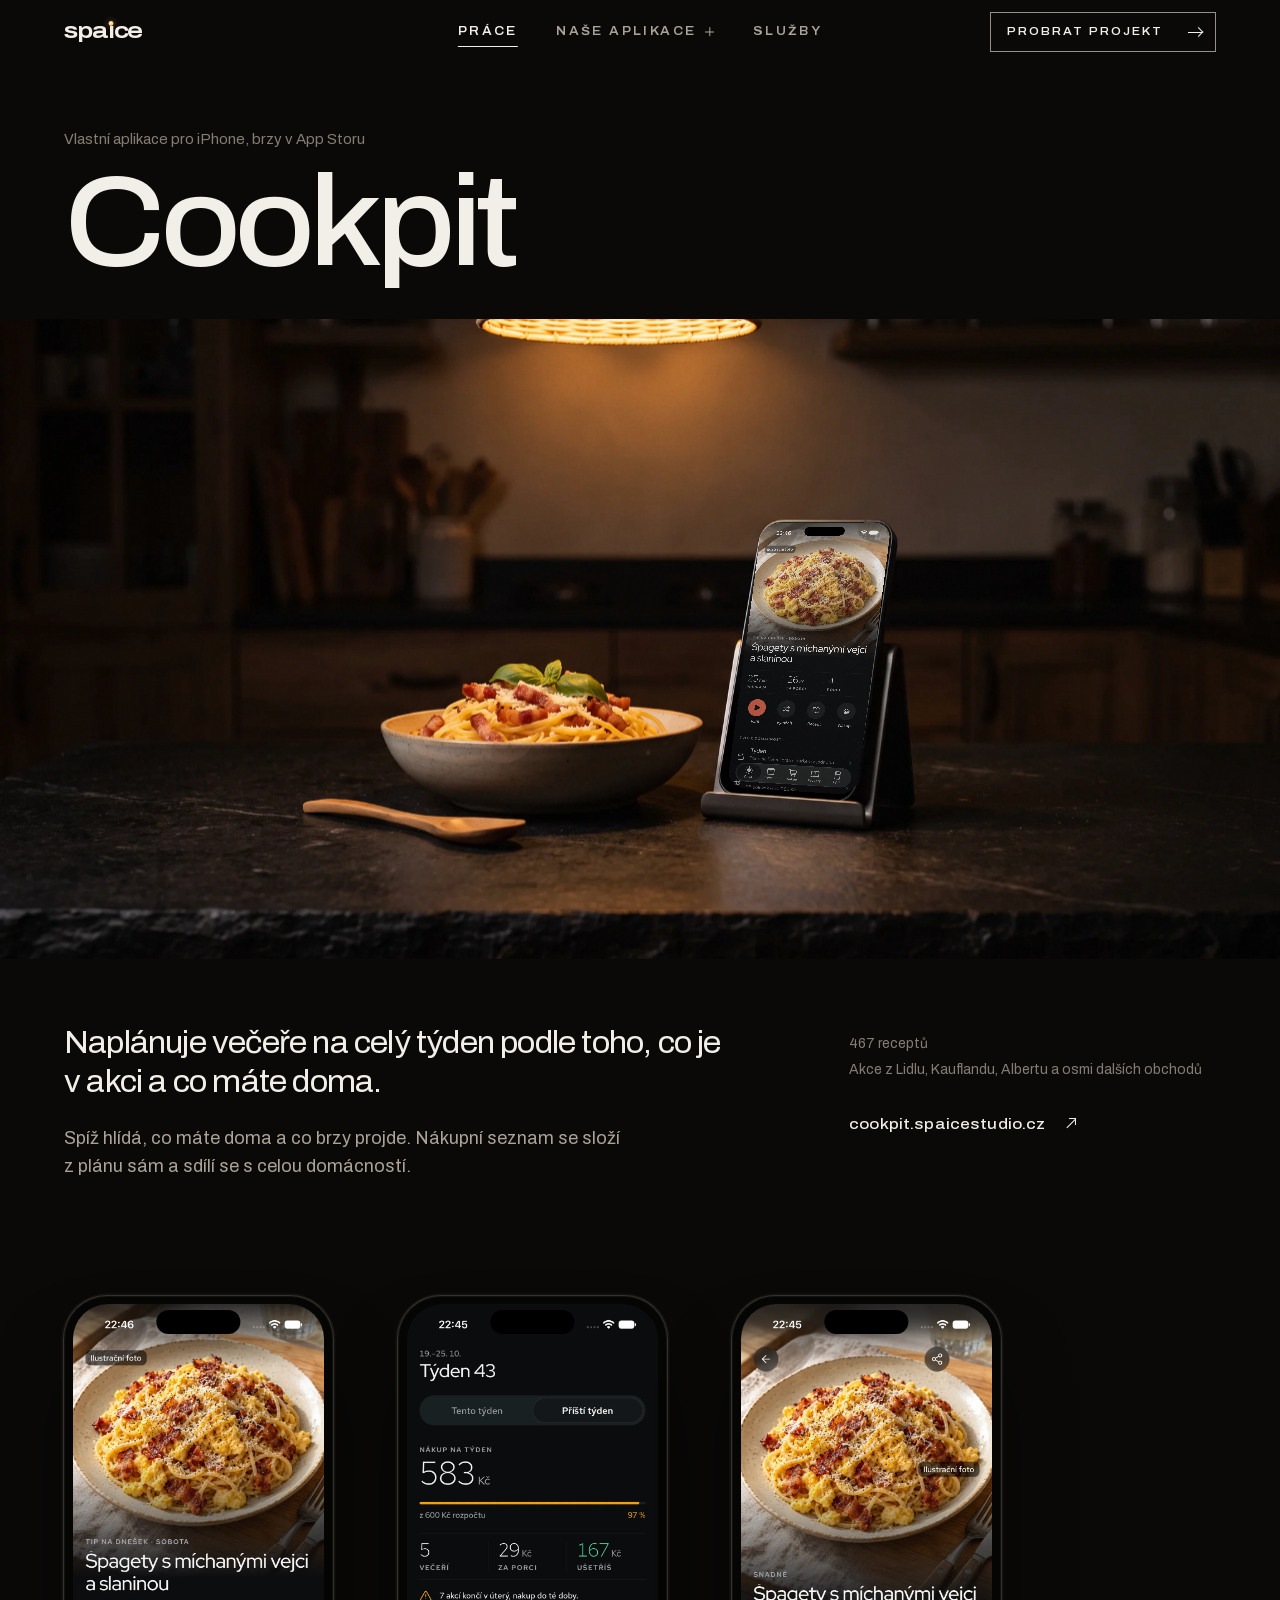
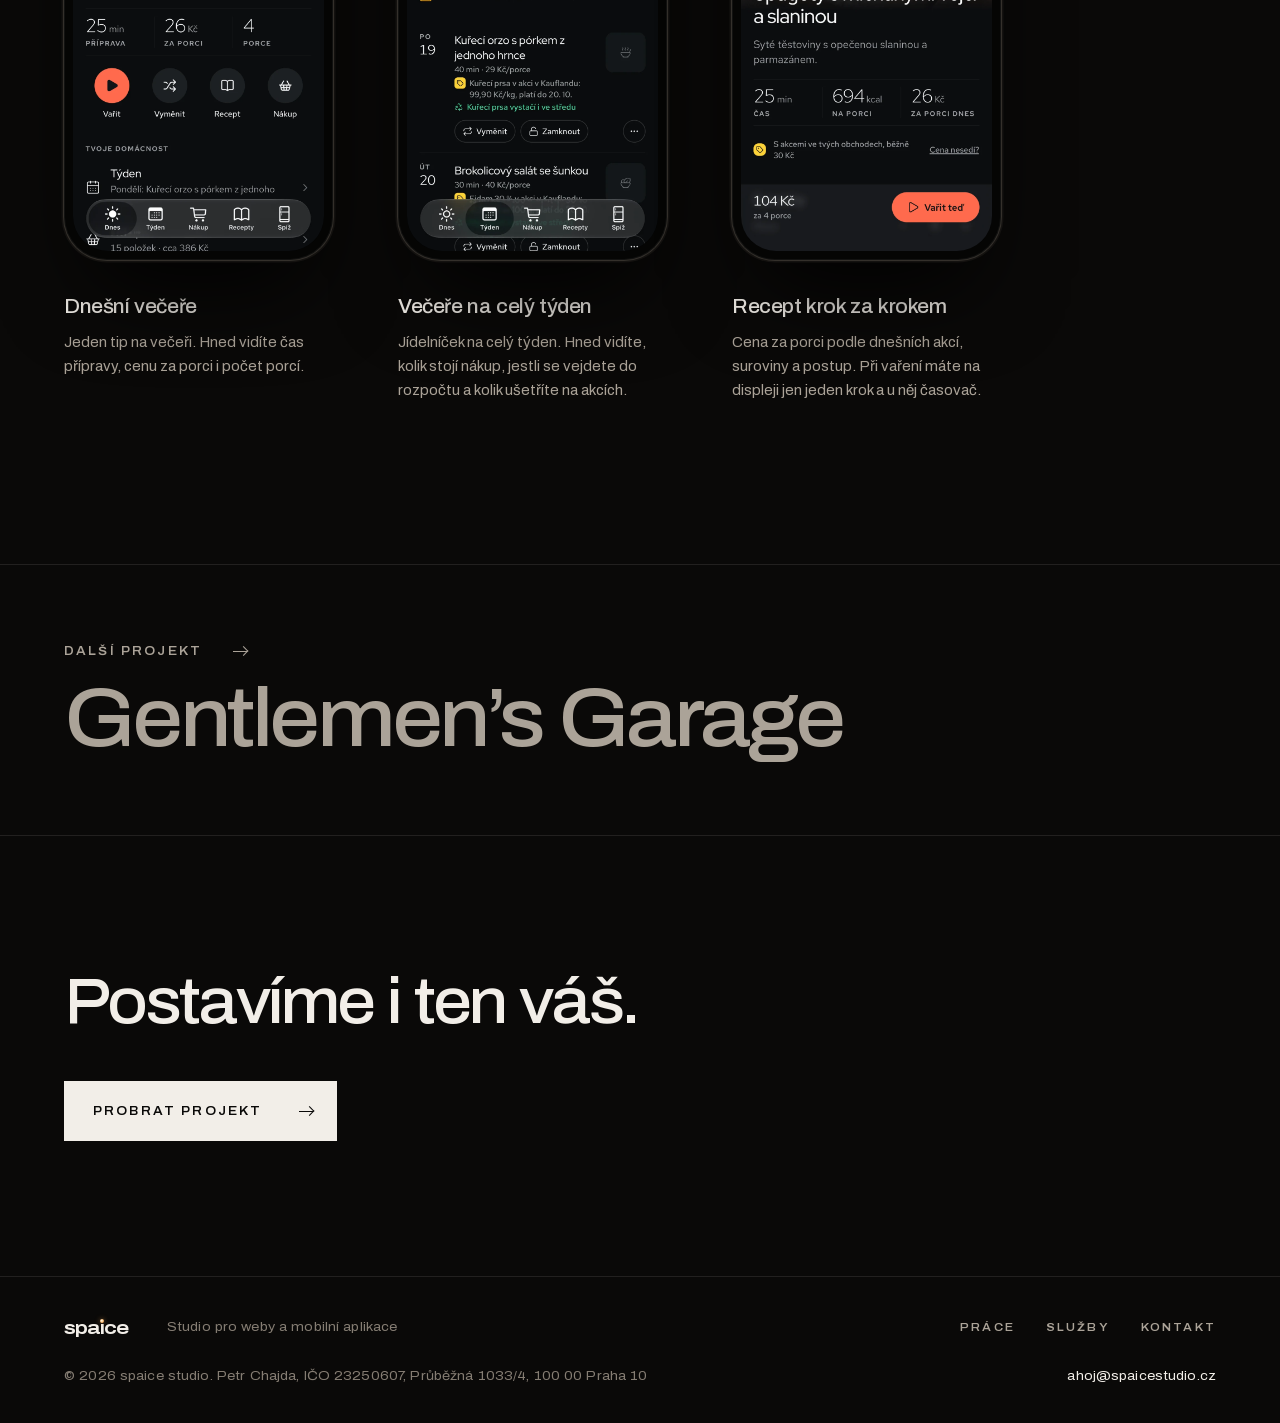
==== prace/cookpit/index.html @ 0f9876fe "Menu Naše aplikace, klidný pás MojeTripy, texty a doladění podle kritiky - navigace: polička Naše ap" ====
<!doctype html>
<html lang="cs">
<head>
  <meta charset="utf-8">
  <meta name="viewport" content="width=device-width, initial-scale=1, viewport-fit=cover">
  <title>Cookpit, večeře podle akcí v obchodech | spaice studio</title>
  <meta name="description" content="Naplánuje večeře na celý týden podle toho, co je v akci a co máte doma.">
  <link rel="canonical" href="https://spaicestudio.cz/prace/cookpit/">
  <meta name="theme-color" content="#0a0908">
  <!-- Náhled při sdílení odkazu na tento projekt. Adresy musí být absolutní. -->
  <meta property="og:type" content="website">
  <meta property="og:site_name" content="spaice studio">
  <meta property="og:locale" content="cs_CZ">
  <meta property="og:url" content="https://spaicestudio.cz/prace/cookpit/">
  <meta property="og:title" content="Cookpit, večeře podle akcí v obchodech | spaice studio">
  <meta property="og:description" content="Naplánuje večeře na celý týden podle toho, co je v akci a co máte doma.">
  <meta property="og:image" content="https://spaicestudio.cz/assets/img/share-cookpit.jpg">
  <meta property="og:image:type" content="image/jpeg">
  <meta property="og:image:width" content="1200">
  <meta property="og:image:height" content="630">
  <meta property="og:image:alt" content="Telefon s aplikací Cookpit vedle talíře špaget v kuchyni. Nápis: Cookpit, vlastní aplikace pro iPhone, brzy v App Storu.">
  <meta name="twitter:card" content="summary_large_image">
  <link rel="icon" href="../../favicon.svg" type="image/svg+xml">
  <link rel="icon" href="../../favicon.ico" sizes="48x48">
  <link rel="apple-touch-icon" href="../../apple-touch-icon.png">
  <link rel="preload" href="../../assets/fonts/archivo-latin.woff2" as="font" type="font/woff2" crossorigin>
  <link rel="preload" href="../../assets/fonts/archivo-latin-ext.woff2" as="font" type="font/woff2" crossorigin>
  <link rel="stylesheet" href="../../assets/css/style.css">
  <script>document.documentElement.classList.add('js')</script>
  <script src="../../assets/js/main.js" defer></script>
</head>
<body>
  <a class="skip" href="#obsah">Přeskočit na obsah</a>

  <header class="nav" data-nav>
    <div class="nav__inner">
      <a class="logo" href="../../" aria-label="spaice studio, úvodní stránka">spa<span class="logo__i">ı</span>ce</a>
      <nav class="nav__links" aria-label="Hlavní navigace">
        <a href="../../#prace" aria-current="true">Práce</a>
        <button class="nav__apps" type="button" aria-expanded="false" aria-controls="aplikace" data-apps-toggle>Naše aplikace<span class="nav__plus" aria-hidden="true"></span></button>
        <a href="../../#sluzby">Služby</a>
      </nav>
      <a class="btn btn--sm nav__cta" href="../../#kontakt">Probrat projekt<span class="arrow" aria-hidden="true"></span></a>
      <button class="nav__toggle" type="button" aria-expanded="false" aria-controls="menu" data-menu-toggle>Menu</button>
    </div>
    <div class="apps" id="aplikace" data-apps hidden>
      <div class="apps__inner wrap">
        <ul class="apps__list" aria-label="Naše aplikace">
          <li>
            <a class="app" href="https://apps.apple.com/cz/app/mojetripy/id6815389423" target="_blank" rel="noopener" data-preview="0">
              <img class="app__icon" src="../../assets/img/app-mojetripy.webp" alt="" width="40" height="40" loading="lazy" decoding="async">
              <span class="app__name">MojeTripy</span>
              <span class="app__desc">Plánovač cest den po dni</span>
              <span class="app__status">App Store<span class="arrow arrow--out" aria-hidden="true"></span></span>
            </a>
          </li>
          <li>
            <a class="app" href="https://cookpit.spaicestudio.cz/" data-preview="1">
              <img class="app__icon" src="../../assets/img/app-cookpit.webp" alt="" width="40" height="40" loading="lazy" decoding="async">
              <span class="app__name">Cookpit</span>
              <span class="app__desc">Večeře z&nbsp;akcí na celý týden</span>
              <span class="app__status">Brzy</span>
            </a>
          </li>
          <li>
            <a class="app" href="https://jetopodvod.spaicestudio.cz/" data-preview="2">
              <img class="app__icon" src="../../assets/img/app-jetopodvod.webp" alt="" width="40" height="40" loading="lazy" decoding="async">
              <span class="app__name">Je to podvod?</span>
              <span class="app__desc">Prověří zprávu dřív, než kliknete</span>
              <span class="app__status">Brzy</span>
            </a>
          </li>
        </ul>
        <div class="apps__preview phone" aria-hidden="true">
          <div class="phone__screen">
            <img class="is-active" src="../../assets/img/screen-mt-main.webp" alt="" width="804" height="1748" loading="lazy" decoding="async">
            <img src="../../assets/img/uv-dnes.webp" alt="" width="900" height="1957" loading="lazy" decoding="async">
            <img src="../../assets/img/app-preview-jetopodvod.webp" alt="" width="900" height="1957" loading="lazy" decoding="async">
          </div>
        </div>
      </div>
    </div>
  </header>

  <div class="menu" id="menu" data-menu hidden>
    <nav aria-label="Mobilní navigace">
      <a class="menu__link" href="../../#prace">Práce</a>
      <a class="menu__link" href="../../#sluzby">Služby</a>
      <div class="menu__apps">
        <p class="menu__label">Naše aplikace</p>
        <ul aria-label="Naše aplikace">
          <li>
            <a class="app" href="https://apps.apple.com/cz/app/mojetripy/id6815389423" target="_blank" rel="noopener">
              <img class="app__icon" src="../../assets/img/app-mojetripy.webp" alt="" width="40" height="40" loading="lazy" decoding="async">
              <span class="app__name">MojeTripy</span>
              <span class="app__desc">Plánovač cest den po dni</span>
              <span class="app__status">App Store<span class="arrow arrow--out" aria-hidden="true"></span></span>
            </a>
          </li>
          <li>
            <a class="app" href="https://cookpit.spaicestudio.cz/">
              <img class="app__icon" src="../../assets/img/app-cookpit.webp" alt="" width="40" height="40" loading="lazy" decoding="async">
              <span class="app__name">Cookpit</span>
              <span class="app__desc">Večeře z&nbsp;akcí na celý týden</span>
              <span class="app__status">Brzy</span>
            </a>
          </li>
          <li>
            <a class="app" href="https://jetopodvod.spaicestudio.cz/">
              <img class="app__icon" src="../../assets/img/app-jetopodvod.webp" alt="" width="40" height="40" loading="lazy" decoding="async">
              <span class="app__name">Je to podvod?</span>
              <span class="app__desc">Prověří zprávu dřív, než kliknete</span>
              <span class="app__status">Brzy</span>
            </a>
          </li>
        </ul>
      </div>
    </nav>
    <div class="menu__foot">
      <a class="btn btn--solid btn--lg" href="../../#kontakt">Probrat projekt<span class="arrow" aria-hidden="true"></span></a>
      <a class="menu__mail" href="mailto:ahoj@spaicestudio.cz">ahoj@spaicestudio.cz</a>
    </div>
  </div>

  <main id="obsah">
    <article class="case work--bleed" aria-labelledby="case-title">
      <header class="case__head wrap" data-top>
        <p class="case__kind">Vlastní aplikace pro iPhone, brzy v&nbsp;App Storu</p>
        <h1 class="case__name" id="case-title">Cookpit</h1>
      </header>

      <figure class="work__media" aria-hidden="true">
        <div class="work__frame" style="--focus-x:.63;--focus-y:.58">
          <div class="work__zoom">
            <div class="stage" data-stage data-w="2752" data-h="1536" data-interval="5600">
              <img class="stage__bg" src="../../assets/img/scene-uv-2048.webp" srcset="../../assets/img/scene-uv-1200.webp 1200w, ../../assets/img/scene-uv-2048.webp 2048w, ../../assets/img/scene-uv-2752.webp 2752w" sizes="(max-width: 900px) 700px, 100vw" width="2752" height="1536" alt="" fetchpriority="high" decoding="async">
              <div class="screen screen--phone" data-quad="1638,599.5 1917,597 1841,1184 1563,1166" data-src-w="804" data-src-h="1748">
                  <img class="is-active" src="../../assets/img/uv-dnes.webp" alt="" width="900" height="1957" decoding="async">
                  <img src="../../assets/img/uv-tyden.webp" alt="" width="900" height="1957" loading="lazy" decoding="async">
                  <img src="../../assets/img/uv-detail.webp" alt="" width="900" height="1957" loading="lazy" decoding="async">
              </div>
            </div>
          </div>
        </div>
      </figure>

      <div class="case__body wrap">
        <div class="case__text" data-reveal>
          <p class="case__lead">Naplánuje večeře na celý týden podle toho, co je v&nbsp;akci a&nbsp;co máte doma.</p>
          <p class="case__more">Spíž hlídá, co máte doma a&nbsp;co brzy projde. Nákupní seznam se složí z&nbsp;plánu sám a&nbsp;sdílí se s&nbsp;celou domácností.</p>
        </div>
        <div class="case__side" data-reveal style="--d:.08s">
          <ul class="work__facts">
            <li>467&nbsp;receptů</li>
            <li>Akce z&nbsp;Lidlu, Kauflandu, Albertu a&nbsp;osmi dalších obchodů</li>
          </ul>
          <a class="link link--url" href="https://cookpit.spaicestudio.cz/" target="_blank" rel="noopener">cookpit.spaicestudio.cz<span class="arrow arrow--out" aria-hidden="true"></span></a>
        </div>
      </div>
      <ul class="screens wrap" aria-label="Obrazovky aplikace Cookpit">
        <li class="screens__item" data-reveal>
          <div class="phone"><div class="phone__screen"><img src="../../assets/img/uv-dnes.webp" alt="Obrazovka Dnes: tip na večeři s časem přípravy, cenou za porci a počtem porcí." width="900" height="1957" loading="lazy" decoding="async"></div></div>
          <h3>Dnešní večeře</h3>
          <p>Jeden tip na večeři. Hned vidíte čas přípravy, cenu za porci i&nbsp;počet porcí.</p>
        </li>
        <li class="screens__item" data-reveal style="--d:.08s">
          <div class="phone"><div class="phone__screen"><img src="../../assets/img/uv-tyden.webp" alt="Obrazovka Týden: jídelníček, cena nákupu, rozpočet a úspora díky akcím." width="900" height="1957" loading="lazy" decoding="async"></div></div>
          <h3>Večeře na celý týden</h3>
          <p>Jídelníček na celý týden. Hned vidíte, kolik stojí nákup, jestli se vejdete do rozpočtu a&nbsp;kolik ušetříte na akcích.</p>
        </li>
        <li class="screens__item" data-reveal style="--d:.16s">
          <div class="phone"><div class="phone__screen"><img src="../../assets/img/uv-detail.webp" alt="Detail receptu: suroviny, cena za porci podle dnešních akcí a postup." width="900" height="1957" loading="lazy" decoding="async"></div></div>
          <h3>Recept krok za krokem</h3>
          <p>Cena za porci podle dnešních akcí, suroviny a&nbsp;postup. Při vaření máte na displeji jen jeden krok a&nbsp;u&nbsp;něj časovač.</p>
        </li>
      </ul>
    </article>

    <nav class="next" aria-label="Další projekt">
      <a class="next__link wrap" href="../gentlemens-garage/">
        <span class="next__label">Další projekt<span class="arrow" aria-hidden="true"></span></span>
        <span class="next__name">Gentlemen’s Garage</span>
      </a>
    </nav>

    <section class="cta" aria-labelledby="cta-title">
      <div class="wrap">
        <h2 class="headline" id="cta-title">Postavíme i&nbsp;ten váš.</h2>
        <a class="btn btn--solid btn--lg" href="../../#kontakt" data-reveal style="--d:.06s">Probrat projekt<span class="arrow" aria-hidden="true"></span></a>
      </div>
    </section>
  </main>

  <footer class="footer">
    <div class="footer__inner wrap">
      <a class="logo logo--footer" href="../../" aria-label="spaice studio, úvodní stránka">spa<span class="logo__i">ı</span>ce</a>
      <p class="footer__tag">Studio pro weby a&nbsp;mobilní aplikace</p>
      <nav class="footer__nav" aria-label="Patička">
        <a href="../../#prace">Práce</a>
        <a href="../../#sluzby">Služby</a>
        <a href="../../#kontakt">Kontakt</a>
      </nav>
      <a class="footer__mail" href="mailto:ahoj@spaicestudio.cz">ahoj@spaicestudio.cz</a>
      <p class="footer__copy">©&nbsp;2026 spaice studio. Petr Chajda, IČO 23250607, Průběžná 1033/4, 100&nbsp;00 Praha&nbsp;10</p>
    </div>
  </footer>
</body>
</html>
---- assets/css/style.css ----
/* spaice studio
   Showroom: práce je vystavená jako produkt, ve skutečném světle, se skutečnými obrazovkami.
   Barvu na stránce má jen slunce. Rozhraní je teplé černobílé, barvy dodávají fotografie a práce. */

@font-face {
  font-family: "Archivo";
  font-style: normal;
  font-weight: 100 900;
  font-stretch: 62% 125%;
  font-display: swap;
  src: url("../fonts/archivo-latin-ext.woff2") format("woff2");
  unicode-range: U+0100-02BA, U+02BD-02C5, U+02C7-02CC, U+02CE-02D7, U+02DD-02FF, U+0304, U+0308, U+0329, U+1D00-1DBF, U+1E00-1E9F, U+1EF2-1EFF, U+2020, U+20A0-20AB, U+20AD-20C4, U+2113, U+2C60-2C7F, U+A720-A7FF;
}
@font-face {
  font-family: "Archivo";
  font-style: normal;
  font-weight: 100 900;
  font-stretch: 62% 125%;
  font-display: swap;
  src: url("../fonts/archivo-latin.woff2") format("woff2");
  unicode-range: U+0000-00FF, U+0131, U+0152-0153, U+02BB-02BC, U+02C6, U+02DA, U+02DC, U+0304, U+0308, U+0329, U+2000-206F, U+20AC, U+2122, U+2191, U+2193, U+2212, U+2215, U+FEFF, U+FFFD;
}

:root {
  color-scheme: dark;

  --bg: #0a0908;
  --bg-1: #13110f;
  --line: rgb(242 236 228 / 0.1);
  --line-2: rgb(242 236 228 / 0.18);
  --line-3: rgb(242 236 228 / 0.6);
  --text: #f2eee8;
  --text-2: #aba398;
  --text-3: #857d73;
  --ink: #0a0908;
  --sun: #ffae57;
  --error: #ff9584;

  --font: "Archivo", ui-sans-serif, system-ui, -apple-system, "Segoe UI", sans-serif;
  --ease: cubic-bezier(0.16, 1, 0.3, 1);
  --ease-io: cubic-bezier(0.65, 0, 0.35, 1);

  --max: 90rem;
  --pad: clamp(1.25rem, 5vw, 5rem);
  --gap: clamp(1rem, 2vw, 1.75rem);
  --nav-h: 4rem;
}

/* Základ */

*, *::before, *::after { box-sizing: border-box; }

html {
  -webkit-text-size-adjust: 100%;
  text-size-adjust: 100%;
  scroll-behavior: smooth;
  scroll-padding-top: var(--nav-h);
}
/* Na velkých monitorech se celý web plynule zvětší, ať obsah nezůstane drobným sloupcem uprostřed */
@media (min-width: 1680px) {
  html { font-size: clamp(16px, calc(16px + (100vw - 1680px) * 0.009), 24px); }
}

body {
  display: flex;
  flex-direction: column;
  min-height: 100svh;
  margin: 0;
  background: var(--bg);
  color: var(--text);
  font-family: var(--font);
  font-size: 1.0625rem;
  line-height: 1.6;
  font-stretch: 100%;
  font-kerning: normal;
  -webkit-font-smoothing: antialiased;
  -moz-osx-font-smoothing: grayscale;
  text-rendering: optimizeLegibility;
}

main { flex: 1 0 auto; }
img, video, svg { display: block; max-width: 100%; }
h1, h2, h3, h4, p, ul, ol, dl, dd, figure, fieldset { margin: 0; }
h1, h2, h3, h4 { font-weight: inherit; }
ul, ol { padding: 0; list-style: none; }
a { color: inherit; }
button, input, textarea { font: inherit; color: inherit; }

::selection { background: var(--sun); color: var(--ink); }

:focus-visible { outline: 1px solid var(--text); outline-offset: 0.25rem; }

.wrap {
  width: 100%;
  max-width: var(--max);
  margin-inline: auto;
  padding-inline: var(--pad);
}

.nowrap { white-space: nowrap; }

.sr-only {
  position: absolute;
  width: 1px;
  height: 1px;
  margin: -1px;
  padding: 0;
  overflow: hidden;
  clip-path: inset(50%);
  white-space: nowrap;
  border: 0;
}

.skip {
  position: fixed;
  left: 0.75rem;
  top: 0.75rem;
  z-index: 100;
  padding: 0.75rem 1.125rem;
  background: var(--text);
  color: var(--ink);
  font-size: 0.75rem;
  font-weight: 600;
  letter-spacing: 0.14em;
  text-transform: uppercase;
  text-decoration: none;
  transform: translateY(-200%);
  transition: transform .3s var(--ease);
}
.skip:focus { transform: none; }

/* Typografie: verzálky jen v úvodu, navigaci a tlačítkách, jinak větná sazba */

.display {
  font-weight: 600;
  font-stretch: 104%;
  letter-spacing: 0.004em;
  line-height: 1;
  text-transform: uppercase;
  text-wrap: balance;
}
.headline {
  max-width: 16ch;
  font-size: clamp(2.25rem, 5vw, 4.75rem);
  font-weight: 500;
  font-stretch: 108%;
  letter-spacing: -0.042em;
  line-height: 0.98;
  text-wrap: balance;
}
.meta {
  color: var(--text-2);
  font-size: 0.75rem;
  font-weight: 500;
  font-stretch: 112%;
  letter-spacing: 0.2em;
  line-height: 1.5;
  text-transform: uppercase;
}

/* Logo: tečka nad „i“ je slunce */
.logo {
  display: inline-flex;
  align-items: baseline;
  color: var(--text);
  font-size: 1.4rem;
  font-weight: 640;
  font-stretch: 120%;
  letter-spacing: -0.05em;
  line-height: 1;
  text-decoration: none;
}
.logo__i { position: relative; }
.logo__i::after {
  content: "";
  position: absolute;
  left: 50%;
  top: 0.02em;
  width: 0.22em;
  height: 0.22em;
  border-radius: 50%;
  transform: translateX(-50%);
  background: radial-gradient(circle at 42% 40%, #fff6e8 0%, #ffd7a3 32%, var(--sun) 72%);
  box-shadow: 0 0 0.3em rgb(255 174 87 / 0.55);
}

/* Šipka: násada se při najetí prodlouží */
.arrow {
  position: relative;
  flex: none;
  display: inline-block;
  width: 1.875rem;
  height: 0.625rem;
}
.arrow::before {
  content: "";
  position: absolute;
  top: 50%;
  right: 1px;
  width: 0.875rem;
  height: 1px;
  background: currentColor;
  transition: width .6s var(--ease);
}
.arrow::after {
  content: "";
  position: absolute;
  top: 50%;
  right: 1px;
  width: 0.4375rem;
  height: 0.4375rem;
  border-top: 1px solid currentColor;
  border-right: 1px solid currentColor;
  transform: translateY(-50%) rotate(45deg);
}
.arrow--out { width: 1rem; transform: rotate(-45deg); }
.arrow--out::before { width: 0.75rem; }

/* Tlačítka: ostrý obdélník, tenká linka, výplň najede zleva */
.btn {
  position: relative;
  isolation: isolate;
  display: inline-flex;
  align-items: center;
  justify-content: space-between;
  gap: 1.375rem;
  height: 3.25rem;
  padding: 0 1.125rem 0 1.5rem;
  overflow: hidden;
  border: 1px solid var(--line-3);
  background: transparent;
  color: var(--text);
  font-size: 0.75rem;
  font-weight: 600;
  font-stretch: 112%;
  letter-spacing: 0.18em;
  line-height: 1;
  text-decoration: none;
  text-transform: uppercase;
  white-space: nowrap;
  cursor: pointer;
  transition: color .5s var(--ease), border-color .5s var(--ease);
}
.btn::before {
  content: "";
  position: absolute;
  inset: 0;
  z-index: -1;
  background: var(--text);
  transform: scaleX(0);
  transform-origin: right center;
  transition: transform .6s var(--ease);
}
.btn:hover,
.btn:focus-visible { color: var(--ink); border-color: var(--text); }
.btn:hover::before,
.btn:focus-visible::before { transform: scaleX(1); transform-origin: left center; }
.btn:hover .arrow::before,
.btn:focus-visible .arrow::before { width: 1.75rem; }
.btn:active { transform: translateY(1px); }

.btn--solid { border-color: var(--text); background: var(--text); color: var(--ink); }
.btn--solid::before { background: var(--bg); }
.btn--solid:hover,
.btn--solid:focus-visible { color: var(--text); }

.btn--sm { height: 2.5rem; gap: 1rem; padding: 0 0.75rem 0 1rem; font-size: 0.6875rem; }
.btn--sm .arrow { width: 1.5rem; }
.btn--lg { height: 3.75rem; padding: 0 1.375rem 0 1.75rem; }

.link {
  display: inline-flex;
  align-items: center;
  gap: 1rem;
  min-height: 2.75rem;
  color: var(--text);
  font-size: 0.75rem;
  font-weight: 600;
  font-stretch: 112%;
  letter-spacing: 0.18em;
  text-decoration: none;
  text-transform: uppercase;
}
.link:hover .arrow::before,
.link:focus-visible .arrow::before { width: 1.75rem; }
.link .arrow--out { transition: transform .5s var(--ease); }
.link:hover .arrow--out,
.link:focus-visible .arrow--out { transform: rotate(-45deg) translateX(0.25rem); }

/* Navigace */

.nav {
  position: fixed;
  inset: 0 0 auto;
  z-index: 70;
  height: var(--nav-h);
  border-bottom: 1px solid transparent;
  transition: background-color .5s var(--ease), border-color .5s var(--ease);
}
.nav.is-scrolled,
.nav.is-open {
  background: rgb(10 9 8 / 0.86);
  -webkit-backdrop-filter: blur(14px);
  backdrop-filter: blur(14px);
  border-bottom-color: var(--line);
}
.nav__inner {
  position: relative;
  display: flex;
  align-items: center;
  justify-content: space-between;
  gap: 1.5rem;
  height: 100%;
  max-width: var(--max);
  margin-inline: auto;
  padding-inline: var(--pad);
}
.nav__links {
  position: absolute;
  left: 50%;
  display: flex;
  gap: clamp(1.75rem, 3vw, 3rem);
  transform: translateX(-50%);
}
.nav__links a {
  position: relative;
  padding-block: 0.5rem;
  color: var(--text-2);
  font-size: 0.75rem;
  font-weight: 600;
  font-stretch: 112%;
  letter-spacing: 0.2em;
  text-decoration: none;
  text-transform: uppercase;
  transition: color .3s var(--ease);
}
.nav__links a::after {
  content: "";
  position: absolute;
  left: 0;
  right: 0;
  bottom: 0.15rem;
  height: 1px;
  background: currentColor;
  transform: scaleX(0);
  transform-origin: right center;
  transition: transform .5s var(--ease);
}
.nav__links a:hover,
.nav__links a[aria-current="true"] { color: var(--text); }
.nav__links a:hover::after,
.nav__links a[aria-current="true"]::after { transform: scaleX(1); transform-origin: left center; }

/* Naše aplikace: tlačítko v navigaci a polička pod ní */
.nav.has-apps { background: var(--bg); border-bottom-color: var(--line); }
.nav__apps {
  display: inline-flex;
  align-items: center;
  gap: 0.7em;
  padding: 0.5rem 0;
  border: 0;
  background: none;
  color: var(--text-2);
  font-size: 0.75rem;
  font-weight: 600;
  font-stretch: 112%;
  letter-spacing: 0.2em;
  text-transform: uppercase;
  cursor: pointer;
  transition: color .3s var(--ease);
}
/* Tenké plus, které se při otevření otočí na křížek */
.nav__plus { position: relative; width: 0.6rem; height: 0.6rem; transition: transform .45s var(--ease); }
.nav__plus::before,
.nav__plus::after { content: ""; position: absolute; left: 50%; top: 50%; background: currentColor; transform: translate(-50%, -50%); }
.nav__plus::before { width: 100%; height: 1px; }
.nav__plus::after { width: 1px; height: 100%; }
.nav__apps:hover,
.nav__apps[aria-expanded="true"] { color: var(--text); }
.nav__apps[aria-expanded="true"] .nav__plus { transform: rotate(45deg); }

.apps {
  position: absolute;
  inset: 100% 0 auto;
  background: var(--bg);
  border-bottom: 1px solid var(--line);
  clip-path: inset(0 0 100% 0);
  transition: clip-path .45s var(--ease);
}
.apps[hidden] { display: none; }
.apps.is-open { clip-path: inset(0); }
.apps__inner {
  display: grid;
  grid-template-columns: repeat(12, minmax(0, 1fr));
  gap: var(--gap);
  align-items: center;
  padding-block: 2.25rem 2.75rem;
}
.apps__list { grid-column: 1 / span 8; border-top: 1px solid var(--line); }
.app {
  display: grid;
  grid-template-columns: 2.5rem minmax(0, 1fr) auto;
  column-gap: 1.25rem;
  align-items: center;
  padding-block: 1rem;
  border-bottom: 1px solid var(--line);
  text-decoration: none;
}
.app__icon {
  grid-row: span 2;
  width: 2.5rem;
  height: 2.5rem;
  border-radius: 22.5%;
  box-shadow: inset 0 0 0 1px rgb(255 255 255 / 0.08);
  filter: grayscale(1) brightness(0.8);
  transition: filter .4s var(--ease);
}
.app:is(:hover, :focus-visible, .is-current) .app__icon { filter: none; }
.app__name {
  color: var(--text-2);
  font-size: 1.5rem;
  font-weight: 500;
  font-stretch: 108%;
  letter-spacing: -0.03em;
  line-height: 1.1;
  transition: color .3s var(--ease);
}
.app:is(:hover, :focus-visible, .is-current) .app__name { color: var(--text); }
.app__desc { grid-column: 2; color: var(--text-3); font-size: 0.9375rem; line-height: 1.4; }
.app__status {
  grid-column: 3;
  grid-row: 1 / span 2;
  display: inline-flex;
  align-items: center;
  gap: 0.6rem;
  color: var(--text-3);
  font-size: 0.875rem;
}
.apps__preview.phone { --w: 8rem; grid-column: 10 / span 3; justify-self: end; box-shadow: 0 0 0 1px #34302b, 0 0 0 2px #141210; }
.apps__preview .phone__screen img { opacity: 0; transition: opacity .6s var(--ease-io); }
.apps__preview .phone__screen img.is-active { opacity: 1; }

.nav__cta { transition: opacity .4s var(--ease), visibility 0s, color .5s var(--ease), border-color .5s var(--ease); }
body:has(.hero) .nav:not(.is-scrolled):not(.has-apps) .nav__cta {
  opacity: 0;
  visibility: hidden;
  pointer-events: none;
  transition: opacity .4s var(--ease), visibility 0s .4s;
}

.nav__toggle {
  display: none;
  height: 2.5rem;
  padding: 0 1rem;
  border: 1px solid var(--line-3);
  background: transparent;
  font-size: 0.6875rem;
  font-weight: 600;
  font-stretch: 112%;
  letter-spacing: 0.2em;
  text-transform: uppercase;
  cursor: pointer;
}

.menu {
  position: fixed;
  inset: 0;
  z-index: 60;
  display: flex;
  flex-direction: column;
  justify-content: space-between;
  gap: 2rem;
  padding: calc(var(--nav-h) + 1.5rem) var(--pad) max(1.75rem, env(safe-area-inset-bottom));
  background: var(--bg);
}
.menu[hidden] { display: none; }
.menu nav { border-top: 1px solid var(--line); }
.menu__link {
  display: block;
  padding: 1rem 0;
  border-bottom: 1px solid var(--line);
  font-size: clamp(2rem, 9vw, 2.75rem);
  font-weight: 500;
  font-stretch: 108%;
  letter-spacing: -0.04em;
  line-height: 1.1;
  text-decoration: none;
}
.menu .btn { align-self: stretch; }
.menu nav { overflow-y: auto; }
.menu__apps { margin-top: 2rem; }
.menu__label { margin-bottom: 0.5rem; color: var(--text-3); font-size: 0.875rem; }
.menu__apps ul { border-top: 1px solid var(--line); }
.menu__apps .app { grid-template-columns: 2.75rem minmax(0, 1fr) auto; min-height: 4rem; padding-block: 0.75rem; }
.menu__apps .app__icon { width: 2.75rem; height: 2.75rem; filter: none; }
.menu__apps .app__name { color: var(--text); font-size: 1.375rem; }
.menu__foot { display: grid; gap: 1.25rem; }
.menu__mail { color: var(--text-2); font-size: 0.9375rem; text-decoration: none; text-align: center; }

/* Úvod: showroom */

.hero {
  position: relative;
  display: grid;
  align-items: center;
  min-height: 100svh;
  min-height: max(100svh, 40rem);
  overflow: clip;
  isolation: isolate;
}
.hero__media { position: absolute; inset: 0; z-index: -1; overflow: hidden; background: #0b0908; }
.hero__media::before,
.work__zoom::after {
  content: "";
  position: absolute;
  inset: 0;
  z-index: 1;
  background: url("../img/grain.png") repeat;
  background-size: 12rem;
  mix-blend-mode: overlay;
  opacity: 0.09;
  pointer-events: none;
}
.hero__media::after {
  content: "";
  position: absolute;
  inset: 0;
  background:
    linear-gradient(to bottom, rgb(10 9 8 / 0.82) 0%, rgb(10 9 8 / 0.4) 8%, rgb(10 9 8 / 0) 18%),
    linear-gradient(to top, var(--bg) 0%, rgb(10 9 8 / 0) 22%),
    linear-gradient(to right, rgb(10 9 8 / 0.7) 0%, rgb(10 9 8 / 0.25) 36%, rgb(10 9 8 / 0) 52%);
  pointer-events: none;
}

/* Scéna: fotka v pevných souřadnicích, JS ji škáluje jako object-fit: cover */
.stage {
  position: absolute;
  top: 0;
  left: 0;
  width: 2752px;
  height: 1536px;
  transform-origin: 0 0;
}
.hero .stage { --focus-x: 0.7; --focus-y: 0.52; }
.stage__bg { position: absolute; inset: 0; width: 100%; height: 100%; max-width: none; }

/* Displeje: skutečné screenshoty napasované do perspektivy fotky */
.screen {
  position: absolute;
  top: 0;
  left: 0;
  overflow: hidden;
  background: #000;
  transform-origin: 0 0;
  backface-visibility: hidden;
}
.screen img {
  position: absolute;
  inset: 0;
  width: 100%;
  height: 100%;
  max-width: none;
  object-fit: cover;
  opacity: 0;
  filter: brightness(0.94);
  transition: opacity 1.4s var(--ease-io);
}
.screen img.is-active { opacity: 1; }
.screen::after {
  content: "";
  position: absolute;
  inset: 0;
  pointer-events: none;
}
.screen--laptop { border-radius: 12px; }
.screen--laptop::after {
  background:
    linear-gradient(180deg, rgb(255 236 214 / 0.09) 0%, rgb(255 236 214 / 0) 42%),
    radial-gradient(130% 100% at 60% 0%, transparent 55%, rgb(0 0 0 / 0.22));
  box-shadow: inset 0 0 40px rgb(0 0 0 / 0.35);
}
.screen--phone { border-radius: 108px; }
.screen--phone::after {
  background:
    linear-gradient(174deg, rgb(255 240 226 / 0.16) 0%, rgb(255 240 226 / 0.07) 33%, rgb(255 240 226 / 0) 33.5%),
    radial-gradient(130% 100% at 65% 0%, transparent 50%, rgb(0 0 0 / 0.28));
}
.screen--phone::before {
  content: "";
  position: absolute;
  z-index: 2;
  top: 1.5%;
  left: 50%;
  width: 31%;
  height: 3.3%;
  border-radius: 999px;
  background: #000;
  transform: translateX(-50%);
}
.screen--phone img { filter: brightness(0.9) contrast(0.95) saturate(0.9); }

.hero__content { padding-block: calc(var(--nav-h) + 2.5rem) clamp(6rem, 14vh, 9.375rem); }
.hero__title {
  margin-top: 1.25rem;
  font-size: clamp(2.3rem, 4.6vw, 4.6rem);
  line-height: 1.03;
}
.hero__line { display: block; }
.hero__lead {
  max-width: 25rem;
  margin-top: clamp(1.375rem, 2.4vw, 1.875rem);
  color: var(--text-2);
  font-size: clamp(1.0625rem, 1.25vw, 1.1875rem);
  line-height: 1.55;
  text-wrap: pretty;
}
.hero__actions {
  display: flex;
  flex-wrap: wrap;
  align-items: center;
  gap: 0.75rem 2.25rem;
  margin-top: clamp(1.875rem, 3.4vw, 2.625rem);
}

/* Co je právě na obrazovkách */
.hero__onscreen {
  position: absolute;
  right: max(var(--pad), calc((100% - var(--max)) / 2 + var(--pad)));
  bottom: clamp(1.75rem, 5vh, 3.25rem);
  display: flex;
  align-items: center;
  gap: 1.25rem;
}
.onscreen { text-align: right; }
.onscreen__label {
  color: var(--text-3);
  font-size: 0.625rem;
  font-weight: 600;
  font-stretch: 112%;
  letter-spacing: 0.22em;
  text-transform: uppercase;
}
.onscreen__value {
  margin-top: 0.375rem;
  color: var(--text);
  font-size: 0.6875rem;
  font-weight: 600;
  font-stretch: 112%;
  letter-spacing: 0.16em;
  text-transform: uppercase;
}
.onscreen__value span { color: var(--text-3); }
.hero__toggle {
  display: grid;
  place-items: center;
  width: 2.5rem;
  height: 2.5rem;
  border: 1px solid var(--line-2);
  background: transparent;
  cursor: pointer;
  transition: border-color .3s var(--ease);
}
.hero__toggle:hover { border-color: var(--text); }
.hero__toggle svg { width: 0.75rem; height: 0.75rem; fill: var(--text); }
.hero__toggle .i-play { display: none; }
.hero__toggle.is-paused .i-play { display: block; }
.hero__toggle.is-paused .i-pause { display: none; }

/* Jedna redakční myšlenka */

.statement { padding-block: clamp(6rem, 15vh, 11rem) clamp(5rem, 13vh, 9rem); }
.statement__text {
  max-width: 24em;
  font-size: clamp(1.75rem, 3.3vw, 3.25rem);
  font-weight: 400;
  font-stretch: 104%;
  letter-spacing: -0.03em;
  line-height: 1.16;
  text-wrap: pretty;
}
.statement__text span { color: var(--text-3); }

/* Práce: exponáty */

.works {
  display: grid;
  grid-template-columns: minmax(0, 1fr);
  gap: clamp(9.375rem, 20vh, 15rem);
  padding-bottom: clamp(2.5rem, 6vh, 5rem);
}
.work__media { position: relative; }
.work__frame {
  position: relative;
  aspect-ratio: 2 / 1;
  overflow: hidden;
  background: #0d0b09;
}
.work--bleed .work__frame { max-height: 92svh; }
.work--contained .work__frame { aspect-ratio: 16 / 9; }
.work__zoom { position: absolute; inset: 0; }

.work__caption {
  display: grid;
  grid-template-columns: repeat(12, minmax(0, 1fr));
  gap: var(--gap);
  padding-top: clamp(1.75rem, 3.4vw, 3rem);
}
.work__title { grid-column: 1 / span 6; }
.work__body { grid-column: 7 / span 5; padding-top: 0.6em; }
.work__name {
  font-size: clamp(2.6rem, 5.6vw, 5.25rem);
  font-weight: 500;
  font-stretch: 108%;
  letter-spacing: -0.045em;
  line-height: 0.95;
}
.work__kind { margin-top: 1rem; color: var(--text-3); font-size: 0.9375rem; }
.work__body p { max-width: 34rem; color: var(--text-2); font-size: 1.125rem; line-height: 1.55; text-wrap: pretty; }
.work__facts {
  display: grid;
  gap: 0.25rem;
  margin-top: 1.375rem;
  color: var(--text-3);
  font-size: 0.875rem;
}
.link--url { font-size: 0.9375rem; font-weight: 500; letter-spacing: 0.01em; text-transform: none; }
.work__links { display: flex; flex-wrap: wrap; gap: 0 2.25rem; margin-top: 1.25rem; }

/* MojeTripy: grafika z App Storu. Na desktopu stojí v jedné řadě, na mobilu jde posouvat. */
.reel { margin-top: clamp(3.5rem, 7vw, 6rem); }
.reel__viewport {
  overflow-x: auto;
  overscroll-behavior-x: contain;
  scroll-snap-type: x mandatory;
  scroll-padding-inline: var(--pad);
  scrollbar-width: none;
  padding-block: 0.25rem 1.25rem;
}
.reel__viewport::-webkit-scrollbar { display: none; }
.reel__track {
  display: flex;
  gap: clamp(0.75rem, 1.4vw, 1.25rem);
  width: max-content;
  padding-inline: var(--pad);
}
.reel__track li { flex: none; scroll-snap-align: start; }
.reel__track img {
  width: auto;
  height: min(68svh, 35rem);
  aspect-ratio: 760 / 1651;
  background: var(--bg-1);
}
@media (min-width: 768px) {
  .reel__viewport { overflow: visible; padding: 0; }
  .reel__track {
    display: grid;
    grid-template-columns: repeat(3, minmax(0, 1fr));
    width: auto;
    max-width: var(--max);
    margin-inline: auto;
  }
  .reel__track img { width: 100%; height: auto; }
}
@media (min-width: 1100px) {
  .reel__track { grid-template-columns: repeat(6, minmax(0, 1fr)); }
}

/* Cookpit: tři obrazovky */
.screens {
  display: grid;
  grid-template-columns: repeat(3, max-content);
  justify-content: start;
  gap: clamp(2rem, 5vw, 5rem);
  margin-top: clamp(4.5rem, 9vw, 8.125rem);
}
.screens__item { display: grid; justify-items: start; align-content: start; }
.screens__item h3 {
  margin-top: 1.875rem;
  font-size: 1.25rem;
  font-weight: 500;
  font-stretch: 106%;
  letter-spacing: -0.02em;
}
.screens__item p { max-width: 30ch; margin-top: 0.5rem; color: var(--text-2); font-size: 0.9375rem; text-wrap: pretty; }

/* Telefon kolem skutečných screenshotů */
.phone {
  --w: clamp(13.125rem, 21vw, 18.75rem);
  position: relative;
  width: var(--w);
  padding: calc(var(--w) * 0.032);
  border-radius: calc(var(--w) * 0.16);
  background: #050504;
  box-shadow:
    0 0 0 1px #34302b,
    0 0 0 2.5px #141210,
    inset 0 0 0 1px rgb(255 255 255 / 0.05),
    0 3.125rem 5.625rem -30px rgb(0 0 0 / 0.95);
}
.phone::after {
  content: "";
  position: absolute;
  top: calc(var(--w) * 0.055);
  left: 50%;
  width: 31%;
  height: calc(var(--w) * 0.088);
  border-radius: 62.4375rem;
  background: #000;
  transform: translateX(-50%);
}
.phone__screen {
  position: relative;
  aspect-ratio: 1206 / 2622;
  border-radius: calc(var(--w) * 0.13);
  overflow: hidden;
  background: #000;
}
.phone__screen img {
  position: absolute;
  inset: 0;
  width: 100%;
  height: 100%;
  object-fit: cover;
}

/* Služby: přehled jako v tiráži */

.services { padding-block: clamp(9.375rem, 20vh, 15rem) clamp(6.875rem, 15vh, 11.25rem); }
.services__rows { margin-top: clamp(3rem, 6vw, 5.5rem); border-top: 1px solid var(--line-2); }
.service {
  display: grid;
  grid-template-columns: repeat(12, minmax(0, 1fr));
  gap: var(--gap);
  padding-block: clamp(2rem, 4vw, 3.5rem);
  border-bottom: 1px solid var(--line);
}
.service__name {
  grid-column: 1 / span 6;
  font-size: clamp(1.9rem, 3.4vw, 3.1rem);
  font-weight: 500;
  font-stretch: 108%;
  letter-spacing: -0.04em;
  line-height: 1;
}
.service__text {
  grid-column: 7 / span 3;
  max-width: 40ch;
  color: var(--text-2);
  font-size: 1.0625rem;
  text-wrap: pretty;
}
.service:last-child { border-bottom: 0; }
.service__list {
  grid-column: 10 / span 3;
  color: var(--text-2);
  display: grid;
  gap: 0.375rem;
  font-size: 0.9375rem;
}

/* Kontakt: poptávka jako věta */

.contact {
  padding-block: clamp(8.125rem, 17vh, 13.125rem) clamp(6.875rem, 15vh, 10.625rem);
  border-top: 1px solid var(--line);
}
.contact__lead {
  max-width: 40rem;
  margin-top: 1.375rem;
  color: var(--text-2);
  font-size: 1.125rem;
  text-wrap: pretty;
}
.letter { margin-top: clamp(3.5rem, 7vw, 6rem); }
.letter__text {
  max-width: 21em;
  color: var(--text);
  font-size: clamp(1.45rem, 3vw, 2.75rem);
  font-weight: 400;
  font-stretch: 104%;
  letter-spacing: -0.025em;
  line-height: 1.6;
}
.blank {
  width: 9.5em;
  min-width: 6em;
  max-width: 100%;
  padding: 0 0.08em;
  border: 0;
  border-bottom: 1px solid var(--line-3);
  border-radius: 0;
  background: transparent;
  color: var(--text);
  font-size: inherit;
  font-weight: inherit;
  font-stretch: inherit;
  letter-spacing: inherit;
  line-height: 1.2;
  vertical-align: baseline;
  transition: border-color .3s var(--ease);
}
@supports (field-sizing: content) {
  .blank { width: auto; min-width: 3em; field-sizing: content; }
}
.blank::placeholder { color: var(--text-3); opacity: 1; }
.blank:hover { border-bottom-color: var(--text); }
.blank:focus { outline: none; border-bottom: 2px solid var(--sun); }
.blank[aria-invalid="true"] { border-bottom-color: var(--error); }

.picks { white-space: normal; }
.pick { position: relative; display: inline-block; }
.pick input {
  position: absolute;
  inset: 0;
  width: 100%;
  height: 100%;
  margin: 0;
  opacity: 0;
  cursor: pointer;
}
.pick span {
  color: var(--text-3);
  border-bottom: 1px dashed var(--line-3);
  transition: color .3s var(--ease), border-color .3s var(--ease);
}
.pick:hover span { color: var(--text-2); }
.pick input:checked + span { color: var(--text); border-bottom: 2px solid var(--sun); }
.pick input[aria-invalid="true"] + span { border-bottom-color: var(--error); }
.pick input:focus-visible + span { outline: 1px solid var(--text); outline-offset: 0.25rem; }

.letter__errors { display: grid; gap: 0.25rem; margin-top: 1rem; }
.field__error { color: var(--error); font-size: 0.9375rem; }
.field__error:empty { display: none; }

.letter__message { display: grid; gap: 0.625rem; max-width: 46rem; margin-top: clamp(2.75rem, 5vw, 4rem); }
.letter__message label { color: var(--text-2); font-size: 0.9375rem; }
.letter__message textarea {
  width: 100%;
  min-height: 9.375rem;
  padding: 1rem 1.125rem;
  border: 1px solid var(--line-2);
  border-radius: 0;
  background: transparent;
  color: var(--text);
  font-size: 1.0625rem;
  line-height: 1.5;
  resize: vertical;
  transition: border-color .3s var(--ease), background-color .3s var(--ease);
}
.letter__message textarea:hover { border-color: var(--line-3); }
.letter__message textarea:focus { outline: none; border-color: var(--text); background: var(--bg-1); }
.field__hint { color: var(--text-3); font-size: 0.875rem; }

.letter__submit {
  display: flex;
  flex-wrap: wrap;
  align-items: center;
  gap: 1.125rem 1.75rem;
  margin-top: 2.25rem;
}
.letter__note { max-width: 28rem; color: var(--text-3); font-size: 0.875rem; }
.letter__note a,
.letter__done a { color: var(--text-2); text-underline-offset: 0.2em; transition: color .3s var(--ease); }
.letter__note a:hover,
.letter__done a:hover { color: var(--text); }
.letter__done {
  max-width: 40rem;
  margin-top: 1.5rem;
  padding-left: 1rem;
  border-left: 2px solid var(--sun);
  color: var(--text-2);
}

/* Stránka projektu */

.case__head {
  position: relative;
  padding-block: calc(var(--nav-h) + clamp(2.5rem, 7vh, 5rem)) clamp(1.5rem, 3vw, 2.5rem);
}
.case .work__frame { max-height: calc(100svh - 13rem); }
.case__kind { color: var(--text-3); font-size: 0.9375rem; }
.case__name {
  margin-top: 0.875rem;
  font-size: clamp(3.25rem, 10vw, 9.5rem);
  font-weight: 500;
  font-stretch: 108%;
  letter-spacing: -0.05em;
  line-height: 0.9;
  text-wrap: balance;
}
.case__body {
  display: grid;
  grid-template-columns: repeat(12, minmax(0, 1fr));
  gap: var(--gap);
  padding-top: clamp(2.5rem, 5vw, 4.5rem);
}
.case__text { grid-column: 1 / span 7; }
.case__lead {
  font-size: clamp(1.5rem, 2.5vw, 2.375rem);
  font-weight: 400;
  font-stretch: 104%;
  letter-spacing: -0.025em;
  line-height: 1.22;
  text-wrap: pretty;
}
.case__more { max-width: 38rem; margin-top: 1.5rem; color: var(--text-2); font-size: 1.125rem; line-height: 1.55; text-wrap: pretty; }
.case__side { grid-column: 9 / span 4; padding-top: 0.6em; }
.case__side .work__facts { margin-top: 0; }
.case__side .link { margin-top: 1.25rem; }

/* Weby klientů: skutečné stránky bez rámu prohlížeče */
.shots {
  display: grid;
  grid-template-columns: repeat(2, minmax(0, 1fr));
  gap: var(--gap);
  margin-top: clamp(4.5rem, 9vw, 8.125rem);
}
.shots__item:nth-child(2) { margin-top: clamp(3rem, 7vw, 6.875rem); }
.shots__item img { width: 100%; height: auto; background: var(--bg-1); box-shadow: 0 0 0 1px var(--line); }
.shots__item figcaption { margin-top: 0.875rem; color: var(--text-3); font-size: 0.875rem; }

.next { margin-top: clamp(8.75rem, 18vh, 13.75rem); border-top: 1px solid var(--line); }
.next__link {
  display: grid;
  justify-items: start;
  gap: 1.125rem;
  padding-block: clamp(3rem, 6vw, 5.5rem);
  text-decoration: none;
}
.next__label {
  display: inline-flex;
  align-items: center;
  gap: 1rem;
  color: var(--text-2);
  font-size: 0.75rem;
  font-weight: 600;
  font-stretch: 112%;
  letter-spacing: 0.18em;
  text-transform: uppercase;
}
.next__name {
  color: var(--text-2);
  font-size: clamp(2.6rem, 6.5vw, 6rem);
  font-weight: 500;
  font-stretch: 108%;
  letter-spacing: -0.045em;
  line-height: 0.95;
  transition: color .5s var(--ease);
}
.next__link:hover .next__name,
.next__link:focus-visible .next__name { color: var(--text); }
.next__link:hover .arrow::before,
.next__link:focus-visible .arrow::before { width: 1.75rem; }

.cta { padding-block: clamp(6.875rem, 15vh, 11.25rem); border-top: 1px solid var(--line); }
.cta .btn { margin-top: clamp(2rem, 4vw, 3rem); }

/* Patička */

.footer { border-top: 1px solid var(--line); }
.footer__inner {
  display: grid;
  grid-template-columns: auto minmax(0, 1fr) auto;
  grid-template-areas:
    "logo tag nav"
    "copy copy mail";
  align-items: center;
  gap: 1.75rem clamp(1.5rem, 3vw, 3rem);
  padding-block: 2.5rem 2.25rem;
  color: var(--text-2);
  font-size: 0.6875rem;
  font-weight: 600;
  font-stretch: 112%;
  letter-spacing: 0.2em;
  text-transform: uppercase;
}
.logo--footer { grid-area: logo; font-size: 1.15rem; letter-spacing: -0.05em; text-transform: none; }
.footer__tag { grid-area: tag; color: var(--text-3); }
.footer__nav { grid-area: nav; display: flex; gap: clamp(1.25rem, 2.4vw, 2.25rem); }
.footer__mail { grid-area: mail; justify-self: end; color: var(--text); }
.footer__copy { grid-area: copy; color: var(--text-3); }
/* Značka a e-mail se píšou malými písmeny, verzálky zůstávají jen navigaci */
.footer__tag,
.footer__copy,
.footer__mail { font-size: 0.8125rem; font-weight: 400; letter-spacing: 0.01em; text-transform: none; }
.footer__nav a,
.footer__mail { text-decoration: none; transition: color .3s var(--ease); }
.footer__nav a:hover,
.footer__mail:hover { color: var(--text); }

/* Pohyb */

@media (prefers-reduced-motion: no-preference) {
  .hero__meta,
  .hero__line,
  .hero__lead,
  .hero__actions {
    animation: rise 1.4s var(--ease) both;
    animation-delay: .3s;
  }
  .hero__line:nth-child(1) { animation-delay: .42s; }
  .hero__line:nth-child(2) { animation-delay: .54s; }
  .hero__line:nth-child(3) { animation-delay: .66s; }
  .hero__line:nth-child(4) { animation-delay: .78s; }
  .hero__lead { animation-delay: .92s; }
  .hero__actions { animation-delay: 1.04s; }
  .hero__toggle { animation: fade 1s ease 1.4s both; }

  .apps.is-open .apps__list li { animation: apps-in .5s var(--ease) both; }
  .apps.is-open .apps__list li:nth-child(2) { animation-delay: .04s; }
  .apps.is-open .apps__list li:nth-child(3) { animation-delay: .08s; }

  .js [data-reveal] {
    opacity: 0;
    transform: translateY(1.625rem);
    transition: opacity 1s var(--ease), transform 1.1s var(--ease);
    transition-delay: var(--d, 0s);
  }
  .js [data-reveal].is-in { opacity: 1; transform: none; }

  /* Pomalé najetí kamery, když exponát vjíždí do obrazu */
  @supports (animation-timeline: view()) {
    .work__zoom {
      animation: push-in linear both;
      animation-timeline: view();
      animation-range: entry 0% cover 50%;
    }
  }
}

@keyframes rise {
  from { opacity: 0; transform: translateY(1.875rem); }
  to { opacity: 1; transform: none; }
}
@keyframes fade { from { opacity: 0; } to { opacity: 1; } }
@keyframes apps-in {
  from { opacity: 0; transform: translateY(0.5rem); }
  to { opacity: 1; transform: none; }
}
@keyframes push-in {
  from { transform: scale(1.07); }
  to { transform: scale(1); }
}

@media (prefers-reduced-motion: reduce) {
  html { scroll-behavior: auto; }
  .apps { transition: none; }
  .hero__toggle { display: none; }
  .screen img { transition: none; }
}

/* Responzivita */

/* Na užších poměrech stran by text zakryl notebook: scéna jde nahoru, text pod ni */
@media (max-aspect-ratio: 3/2), (max-width: 900px) {
  .hero { display: flex; flex-direction: column; align-items: stretch; }
  .hero__media { position: relative; inset: auto; flex: none; height: clamp(20rem, 58svh, 40rem); }
  .hero__media::after {
    background:
      linear-gradient(to bottom, rgb(10 9 8 / 0.55) 0%, rgb(10 9 8 / 0) 22%),
      linear-gradient(to top, var(--bg) 0%, rgb(10 9 8 / 0) 30%);
  }
  .hero__content { padding-block: 0.25rem 2rem; }
  .hero__onscreen {
    position: static;
    justify-content: space-between;
    width: 100%;
    max-width: var(--max);
    margin-inline: auto;
    padding: 0 var(--pad) 2.5rem;
  }
  .onscreen { text-align: left; }
}

@media (max-aspect-ratio: 3/2) and (min-width: 901px) {
  .hero__media { height: 56svh; }
  .hero__content {
    display: grid;
    grid-template-columns: minmax(0, 7fr) minmax(0, 5fr);
    column-gap: var(--gap);
    align-items: end;
  }
  .hero__meta { grid-column: 1; grid-row: 1; }
  .hero__title { grid-column: 1; grid-row: 2 / span 2; }
  .hero__lead { grid-column: 2; grid-row: 2; margin-top: 0; }
  .hero__actions { grid-column: 2; grid-row: 3; margin-top: 1.5rem; }
}

@media (max-width: 1100px) {
  .work__title { grid-column: 1 / span 6; }
  .work__body { grid-column: 7 / span 6; }
  .service__name { grid-column: 1 / span 5; }
  .service__text,
  .service__list { grid-column: 7 / span 6; }
}

@media (max-width: 900px) {
  .nav__links,
  .nav__cta,
  .apps { display: none; }
  .nav__toggle { display: inline-flex; align-items: center; }

  .works { gap: clamp(6.875rem, 16vh, 9.375rem); }
  .work__frame,
  .work--contained .work__frame { aspect-ratio: 1 / 1; }
  .work__title,
  .work__body { grid-column: 1 / -1; }
  .work__body { padding-top: 0.5rem; }

  .screens {
    grid-template-columns: none;
    grid-auto-flow: column;
    grid-auto-columns: min(72vw, 18.75rem);
    justify-content: start;
    gap: 1.25rem;
    padding-inline: var(--pad);
    scroll-padding-inline: var(--pad);
    overflow-x: auto;
    scroll-snap-type: x mandatory;
    scrollbar-width: none;
  }
  .screens::-webkit-scrollbar { display: none; }
  .screens__item { scroll-snap-align: start; }
  .screens__item .phone { --w: min(72vw, 18.75rem); }

  .case__text,
  .case__side { grid-column: 1 / -1; }
  .case__side { padding-top: 0.5rem; }
  .shots { grid-template-columns: minmax(0, 1fr); }
  .shots__item:nth-child(2) { margin-top: 0; }

  .service { gap: 0.875rem; }
  .service__name,
  .service__text,
  .service__list { grid-column: 1 / -1; }
  .service__list { margin-top: 0.5rem; }
}

@media (max-width: 600px) {
  :root { --nav-h: 3.75rem; }
  .hero__media { height: clamp(18rem, 50svh, 30rem); }
  .hero .stage { --focus-x: 0.74; }
  .hero__content { position: relative; margin-top: -2.5rem; }
  .hero__actions { gap: 0.25rem 1.75rem; }
  .letter__text { line-height: 1.75; }
  .letter__submit .btn { width: 100%; }
  .footer__inner {
    grid-template-columns: minmax(0, 1fr);
    grid-template-areas: "logo" "tag" "nav" "mail" "copy";
    gap: 1.125rem;
  }
  .footer__nav { flex-wrap: wrap; }
  .footer__mail { justify-self: start; }
}
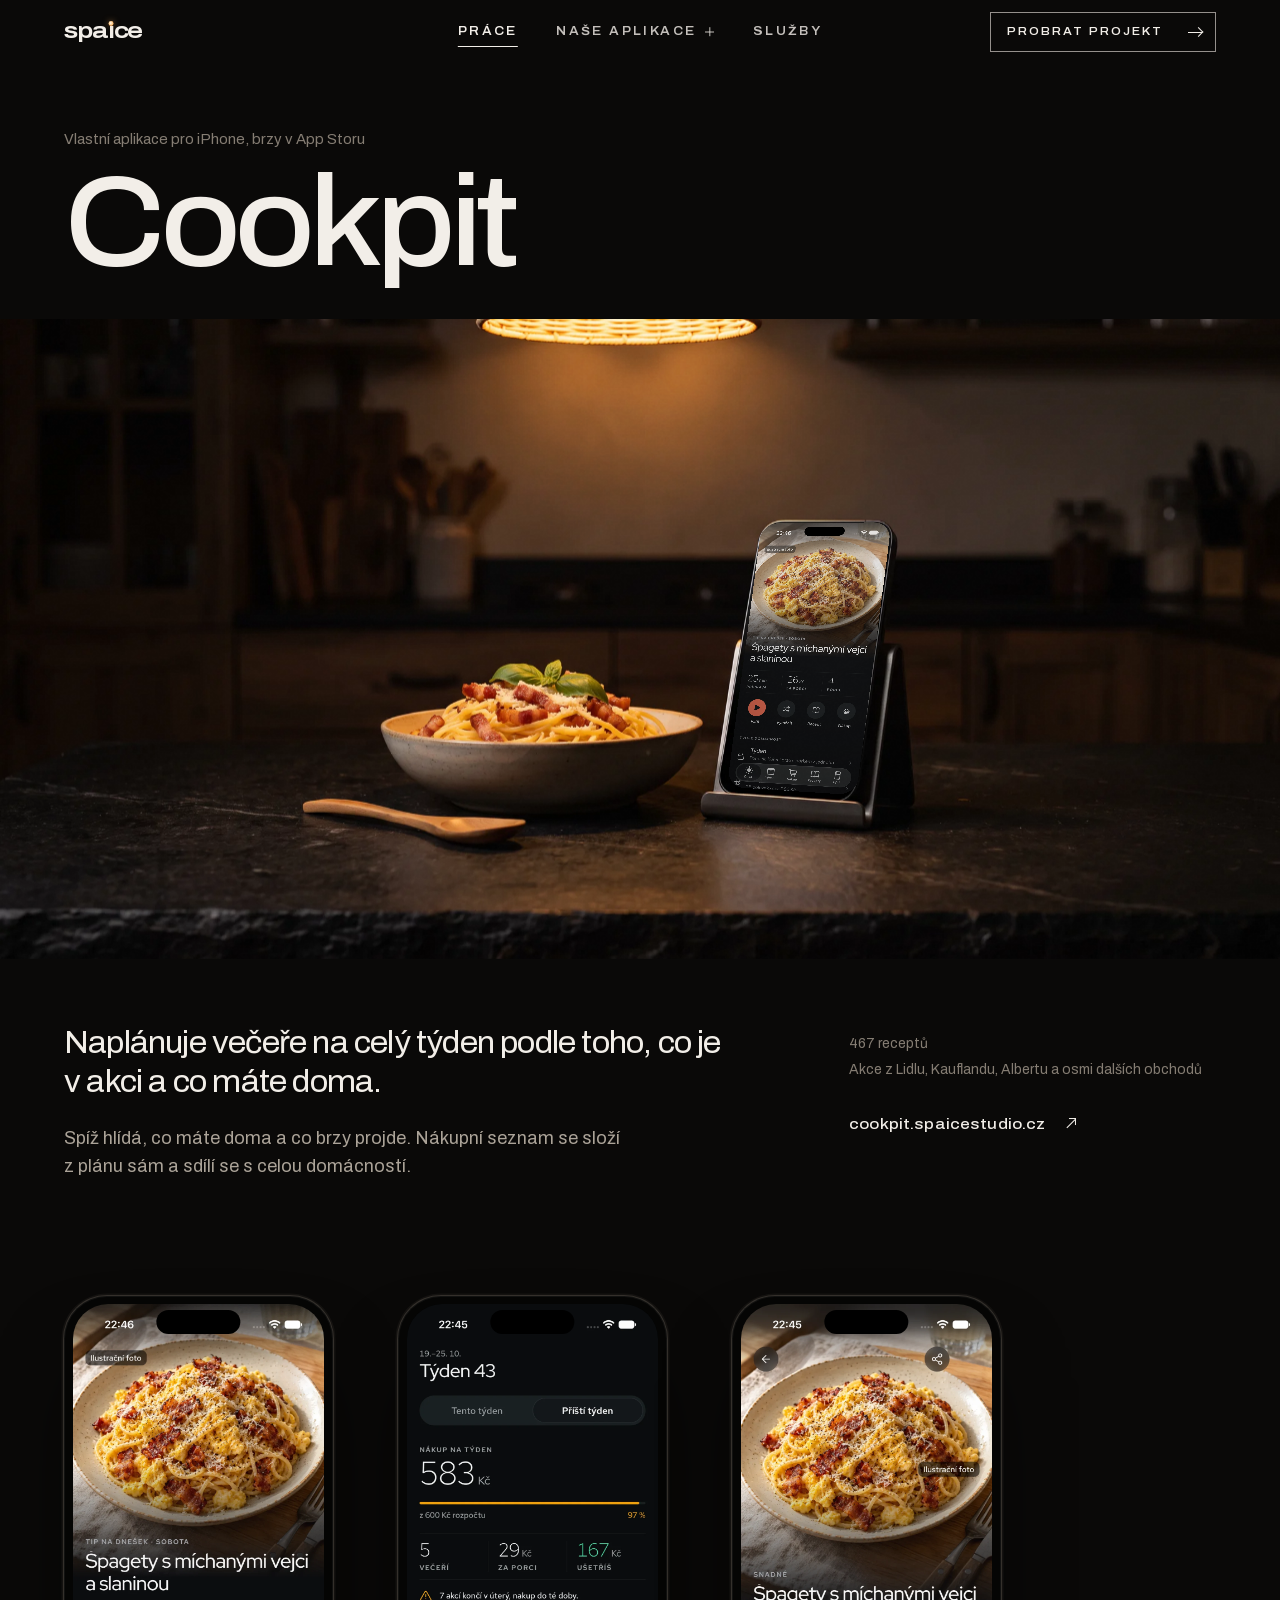
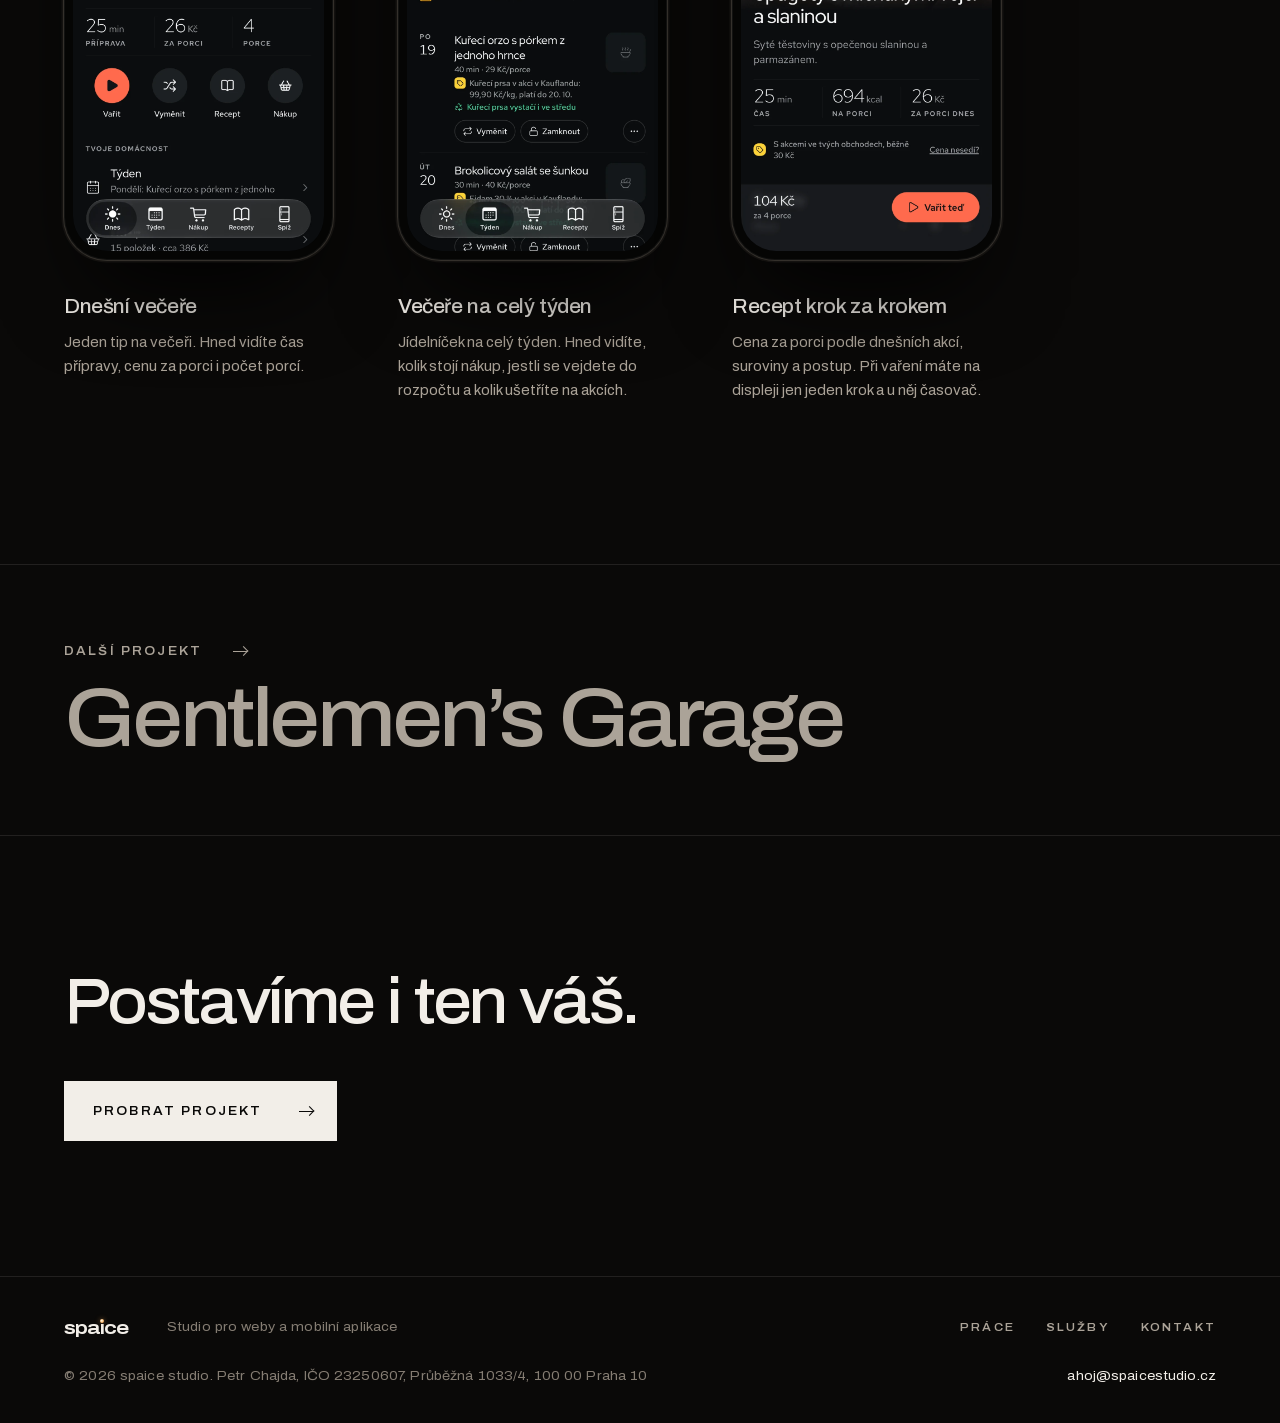
==== commit 593efee2: "Opravy podle testera: rámy, klávesnice, kontrast, záložní chování - fotky projektů vyplní celou šířk" ====
--- a/prace/cookpit/index.html
+++ b/prace/cookpit/index.html
@@ -26,10 +26,11 @@
   <link rel="preload" href="../../assets/fonts/archivo-latin.woff2" as="font" type="font/woff2" crossorigin>
   <link rel="preload" href="../../assets/fonts/archivo-latin-ext.woff2" as="font" type="font/woff2" crossorigin>
   <link rel="stylesheet" href="../../assets/css/style.css">
-  <script>document.documentElement.classList.add('js')</script>
+  <script>document.documentElement.classList.add('js');setTimeout(function(){if(!window.spaiceReady)document.documentElement.classList.add('no-script-run')},3000)</script>
   <script src="../../assets/js/main.js" defer></script>
 </head>
 <body>
+<!--email_off-->
   <a class="skip" href="#obsah">Přeskočit na obsah</a>
 
   <header class="nav" data-nav>
@@ -160,17 +161,17 @@
       <ul class="screens wrap" aria-label="Obrazovky aplikace Cookpit">
         <li class="screens__item" data-reveal>
           <div class="phone"><div class="phone__screen"><img src="../../assets/img/uv-dnes.webp" alt="Obrazovka Dnes: tip na večeři s časem přípravy, cenou za porci a počtem porcí." width="900" height="1957" loading="lazy" decoding="async"></div></div>
-          <h3>Dnešní večeře</h3>
+          <h2>Dnešní večeře</h2>
           <p>Jeden tip na večeři. Hned vidíte čas přípravy, cenu za porci i&nbsp;počet porcí.</p>
         </li>
         <li class="screens__item" data-reveal style="--d:.08s">
           <div class="phone"><div class="phone__screen"><img src="../../assets/img/uv-tyden.webp" alt="Obrazovka Týden: jídelníček, cena nákupu, rozpočet a úspora díky akcím." width="900" height="1957" loading="lazy" decoding="async"></div></div>
-          <h3>Večeře na celý týden</h3>
+          <h2>Večeře na celý týden</h2>
           <p>Jídelníček na celý týden. Hned vidíte, kolik stojí nákup, jestli se vejdete do rozpočtu a&nbsp;kolik ušetříte na akcích.</p>
         </li>
         <li class="screens__item" data-reveal style="--d:.16s">
           <div class="phone"><div class="phone__screen"><img src="../../assets/img/uv-detail.webp" alt="Detail receptu: suroviny, cena za porci podle dnešních akcí a postup." width="900" height="1957" loading="lazy" decoding="async"></div></div>
-          <h3>Recept krok za krokem</h3>
+          <h2>Recept krok za krokem</h2>
           <p>Cena za porci podle dnešních akcí, suroviny a&nbsp;postup. Při vaření máte na displeji jen jeden krok a&nbsp;u&nbsp;něj časovač.</p>
         </li>
       </ul>
@@ -204,5 +205,6 @@
       <p class="footer__copy">©&nbsp;2026 spaice studio. Petr Chajda, IČO 23250607, Průběžná 1033/4, 100&nbsp;00 Praha&nbsp;10</p>
     </div>
   </footer>
+<!--/email_off-->
 </body>
 </html>
--- a/assets/css/style.css
+++ b/assets/css/style.css
@@ -325,7 +325,7 @@
 .nav__links a {
   position: relative;
   padding-block: 0.5rem;
-  color: var(--text-2);
+  color: rgb(242 238 232 / 0.8);
   font-size: 0.75rem;
   font-weight: 600;
   font-stretch: 112%;
@@ -360,7 +360,7 @@
   padding: 0.5rem 0;
   border: 0;
   background: none;
-  color: var(--text-2);
+  color: rgb(242 238 232 / 0.8);
   font-size: 0.75rem;
   font-weight: 600;
   font-stretch: 112%;
@@ -526,7 +526,7 @@
   position: absolute;
   inset: 0;
   background:
-    linear-gradient(to bottom, rgb(10 9 8 / 0.82) 0%, rgb(10 9 8 / 0.4) 8%, rgb(10 9 8 / 0) 18%),
+    linear-gradient(to bottom, rgb(10 9 8 / 0.9) 0%, rgb(10 9 8 / 0.7) 7%, rgb(10 9 8 / 0) 20%),
     linear-gradient(to top, var(--bg) 0%, rgb(10 9 8 / 0) 22%),
     linear-gradient(to right, rgb(10 9 8 / 0.7) 0%, rgb(10 9 8 / 0.25) 36%, rgb(10 9 8 / 0) 52%);
   pointer-events: none;
@@ -543,6 +543,9 @@
 }
 .hero .stage { --focus-x: 0.7; --focus-y: 0.52; }
 .stage__bg { position: absolute; inset: 0; width: 100%; height: 100%; max-width: none; }
+.js .stage { opacity: 0; transition: opacity .6s var(--ease); }
+.js .stage.is-fit,
+.no-script-run .stage { opacity: 1; }
 
 /* Displeje: skutečné screenshoty napasované do perspektivy fotky */
 .screen {
@@ -691,6 +694,7 @@
 .work__media { position: relative; }
 .work__frame {
   position: relative;
+  width: 100%;
   aspect-ratio: 2 / 1;
   overflow: hidden;
   background: #0d0b09;
@@ -774,7 +778,7 @@
   margin-top: clamp(4.5rem, 9vw, 8.125rem);
 }
 .screens__item { display: grid; justify-items: start; align-content: start; }
-.screens__item h3 {
+.screens__item :is(h2, h3) {
   margin-top: 1.875rem;
   font-size: 1.25rem;
   font-weight: 500;
@@ -981,7 +985,8 @@
 .case__kind { color: var(--text-3); font-size: 0.9375rem; }
 .case__name {
   margin-top: 0.875rem;
-  font-size: clamp(3.25rem, 10vw, 9.5rem);
+  font-size: clamp(2.6rem, 10vw, 9.5rem);
+  overflow-wrap: break-word;
   font-weight: 500;
   font-stretch: 108%;
   letter-spacing: -0.05em;
@@ -1110,7 +1115,7 @@
   .apps.is-open .apps__list li:nth-child(2) { animation-delay: .04s; }
   .apps.is-open .apps__list li:nth-child(3) { animation-delay: .08s; }
 
-  .js [data-reveal] {
+  .js:not(.no-script-run) [data-reveal] {
     opacity: 0;
     transform: translateY(1.625rem);
     transition: opacity 1s var(--ease), transform 1.1s var(--ease);
@@ -1152,7 +1157,7 @@
 /* Responzivita */
 
 /* Na užších poměrech stran by text zakryl notebook: scéna jde nahoru, text pod ni */
-@media (max-aspect-ratio: 3/2), (max-width: 900px) {
+@media (max-aspect-ratio: 31/20), (max-width: 900px) {
   .hero { display: flex; flex-direction: column; align-items: stretch; }
   .hero__media { position: relative; inset: auto; flex: none; height: clamp(20rem, 58svh, 40rem); }
   .hero__media::after {
@@ -1172,7 +1177,7 @@
   .onscreen { text-align: left; }
 }
 
-@media (max-aspect-ratio: 3/2) and (min-width: 901px) {
+@media (max-aspect-ratio: 31/20) and (min-width: 901px) {
   .hero__media { height: 56svh; }
   .hero__content {
     display: grid;
@@ -1203,6 +1208,11 @@
   .works { gap: clamp(6.875rem, 16vh, 9.375rem); }
   .work__frame,
   .work--contained .work__frame { aspect-ratio: 1 / 1; }
+  @media (orientation: landscape) {
+    .work__frame,
+    .work--contained .work__frame { aspect-ratio: 16 / 9; }
+    .hero__media { height: 55svh; }
+  }
   .work__title,
   .work__body { grid-column: 1 / -1; }
   .work__body { padding-top: 0.5rem; }
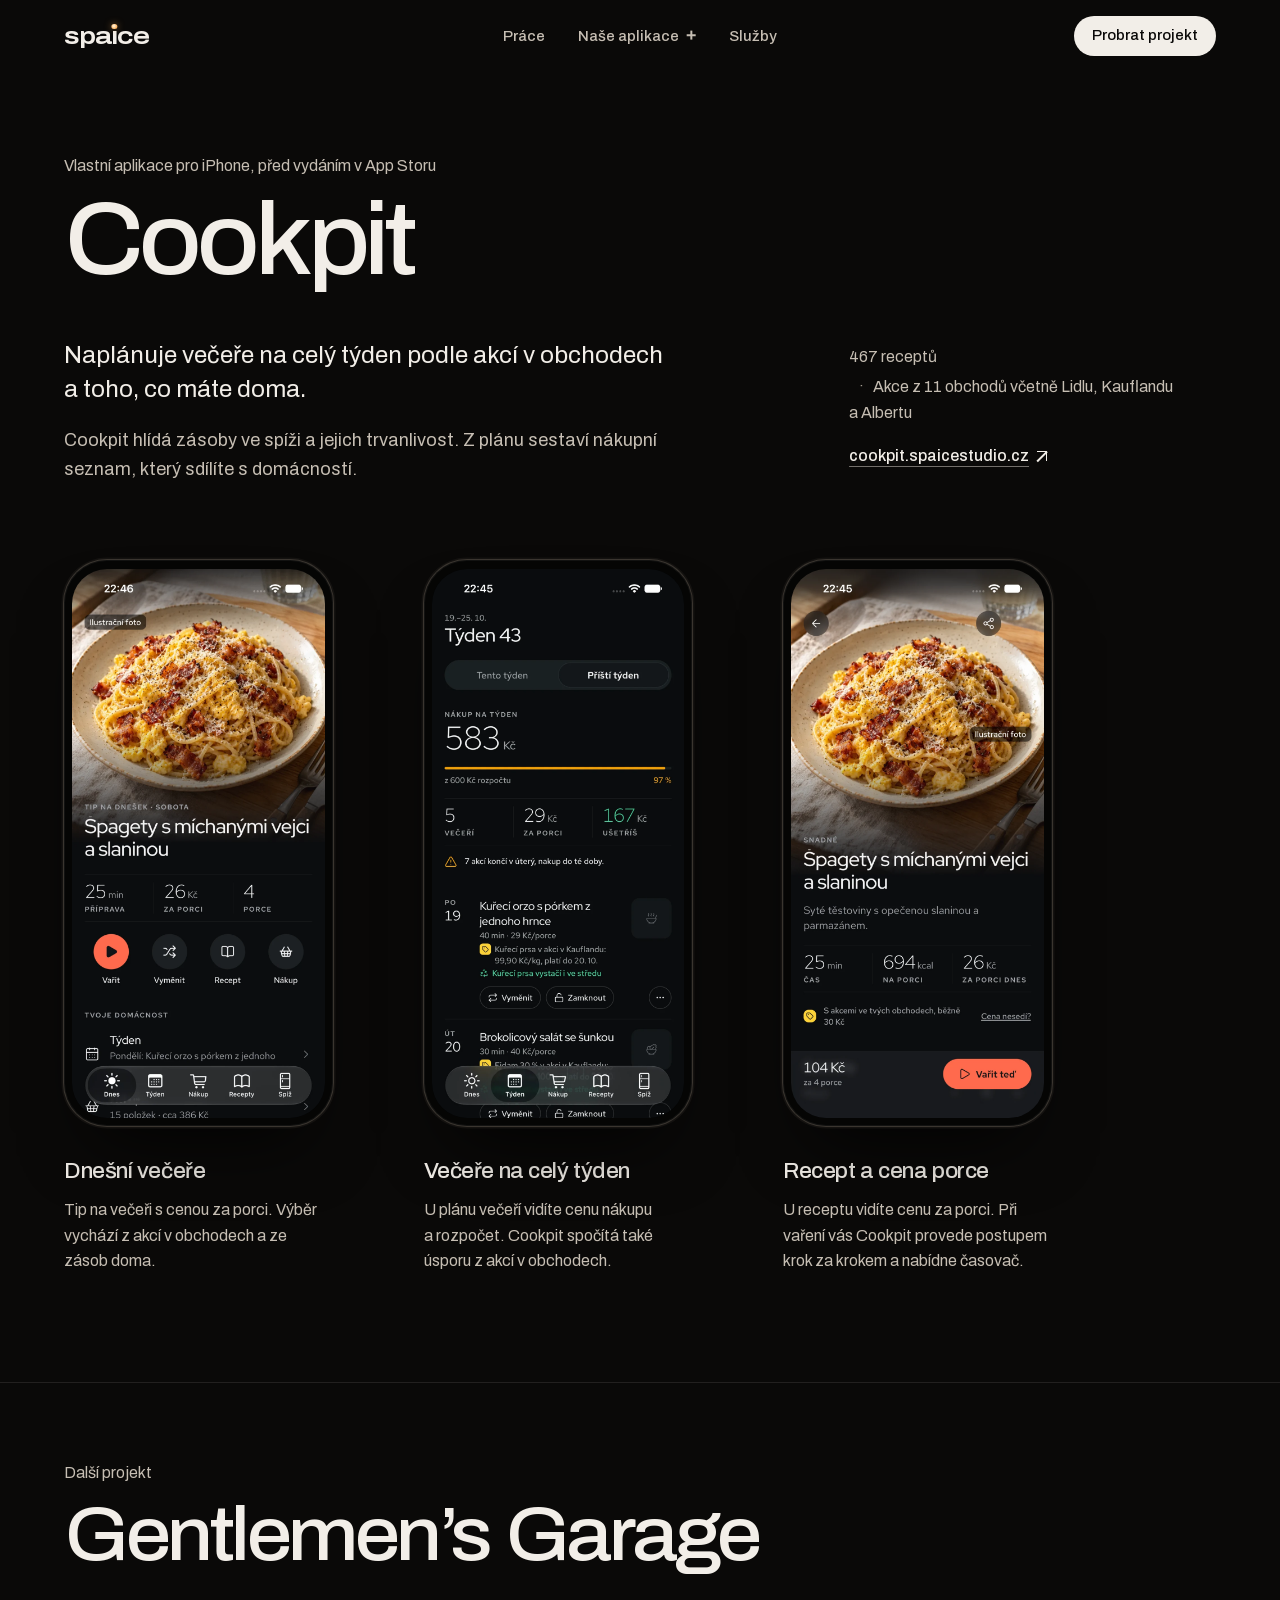
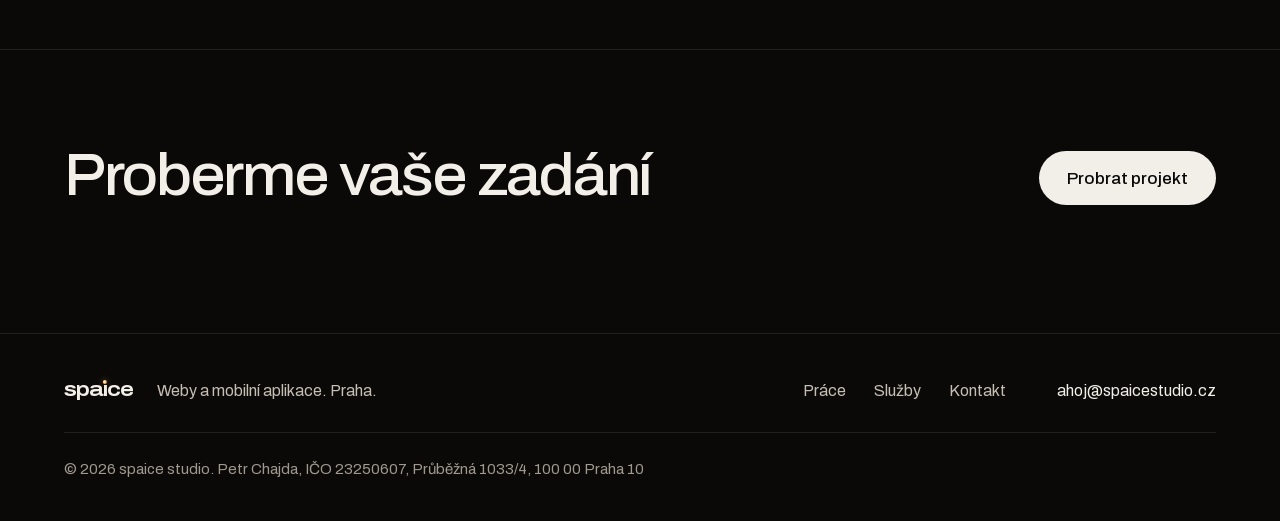
==== commit 31209556: "Web bez vygenerovaných scén: skutečná práce, větná sazba, přímý kontakt Podle posouzení GPT a resear" ====
--- a/prace/cookpit/index.html
+++ b/prace/cookpit/index.html
@@ -4,30 +4,31 @@
   <meta charset="utf-8">
   <meta name="viewport" content="width=device-width, initial-scale=1, viewport-fit=cover">
   <title>Cookpit, večeře podle akcí v obchodech | spaice studio</title>
-  <meta name="description" content="Naplánuje večeře na celý týden podle toho, co je v akci a co máte doma.">
+  <meta name="description" content="Naplánuje večeře na celý týden podle akcí v obchodech a toho, co máte doma.">
   <link rel="canonical" href="https://spaicestudio.cz/prace/cookpit/">
   <meta name="theme-color" content="#0a0908">
-  <!-- Náhled při sdílení odkazu na tento projekt. Adresy musí být absolutní. -->
+  <meta name="apple-mobile-web-app-title" content="spaice">
+  <!-- Náhled při sdílení odkazu (iMessage, WhatsApp, Messenger, LinkedIn, Slack, X). Adresy musí být absolutní. -->
   <meta property="og:type" content="website">
   <meta property="og:site_name" content="spaice studio">
   <meta property="og:locale" content="cs_CZ">
   <meta property="og:url" content="https://spaicestudio.cz/prace/cookpit/">
   <meta property="og:title" content="Cookpit, večeře podle akcí v obchodech | spaice studio">
-  <meta property="og:description" content="Naplánuje večeře na celý týden podle toho, co je v akci a co máte doma.">
+  <meta property="og:description" content="Naplánuje večeře na celý týden podle akcí v obchodech a toho, co máte doma.">
   <meta property="og:image" content="https://spaicestudio.cz/assets/img/share-cookpit.jpg">
   <meta property="og:image:type" content="image/jpeg">
   <meta property="og:image:width" content="1200">
   <meta property="og:image:height" content="630">
-  <meta property="og:image:alt" content="Telefon s aplikací Cookpit vedle talíře špaget v kuchyni. Nápis: Cookpit, vlastní aplikace pro iPhone, brzy v App Storu.">
+  <meta property="og:image:alt" content="Obrazovky aplikace Cookpit s plánem večeří na týden. Nápis: Cookpit, vlastní aplikace pro iPhone.">
   <meta name="twitter:card" content="summary_large_image">
-  <link rel="icon" href="../../favicon.svg" type="image/svg+xml">
-  <link rel="icon" href="../../favicon.ico" sizes="48x48">
-  <link rel="apple-touch-icon" href="../../apple-touch-icon.png">
-  <link rel="preload" href="../../assets/fonts/archivo-latin.woff2" as="font" type="font/woff2" crossorigin>
-  <link rel="preload" href="../../assets/fonts/archivo-latin-ext.woff2" as="font" type="font/woff2" crossorigin>
-  <link rel="stylesheet" href="../../assets/css/style.css">
+  <link rel="icon" href="/favicon.svg" type="image/svg+xml">
+  <link rel="icon" href="/favicon.ico" sizes="48x48">
+  <link rel="apple-touch-icon" href="/apple-touch-icon.png">
+  <link rel="preload" href="/assets/fonts/archivo-latin.woff2" as="font" type="font/woff2" crossorigin>
+  <link rel="preload" href="/assets/fonts/archivo-latin-ext.woff2" as="font" type="font/woff2" crossorigin>
+  <link rel="stylesheet" href="/assets/css/style.css">
   <script>document.documentElement.classList.add('js');setTimeout(function(){if(!window.spaiceReady)document.documentElement.classList.add('no-script-run')},3000)</script>
-  <script src="../../assets/js/main.js" defer></script>
+  <script src="/assets/js/main.js" defer></script>
 </head>
 <body>
 <!--email_off-->
@@ -35,13 +36,13 @@
 
   <header class="nav" data-nav>
     <div class="nav__inner">
-      <a class="logo" href="../../" aria-label="spaice studio, úvodní stránka">spa<span class="logo__i">ı</span>ce</a>
+      <a class="logo" href="/" aria-label="spaice studio, úvodní stránka">spa<span class="logo__i">ı</span>ce</a>
       <nav class="nav__links" aria-label="Hlavní navigace">
-        <a href="../../#prace" aria-current="true">Práce</a>
+        <a href="/#prace">Práce</a>
         <button class="nav__apps" type="button" aria-expanded="false" aria-controls="aplikace" data-apps-toggle>Naše aplikace<span class="nav__plus" aria-hidden="true"></span></button>
-        <a href="../../#sluzby">Služby</a>
+        <a href="/#sluzby">Služby</a>
       </nav>
-      <a class="btn btn--sm nav__cta" href="../../#kontakt">Probrat projekt<span class="arrow" aria-hidden="true"></span></a>
+      <a class="btn btn--sm nav__cta" href="/#kontakt">Probrat projekt</a>
       <button class="nav__toggle" type="button" aria-expanded="false" aria-controls="menu" data-menu-toggle>Menu</button>
     </div>
     <div class="apps" id="aplikace" data-apps hidden>
@@ -49,34 +50,34 @@
         <ul class="apps__list" aria-label="Naše aplikace">
           <li>
             <a class="app" href="https://apps.apple.com/cz/app/mojetripy/id6815389423" target="_blank" rel="noopener" data-preview="0">
-              <img class="app__icon" src="../../assets/img/app-mojetripy.webp" alt="" width="40" height="40" loading="lazy" decoding="async">
+              <img class="app__icon" src="/assets/img/app-mojetripy.webp" alt="" width="40" height="40" loading="lazy" decoding="async">
               <span class="app__name">MojeTripy</span>
-              <span class="app__desc">Plánovač cest den po dni</span>
+              <span class="app__desc">Plán cesty den po dni</span>
               <span class="app__status">App Store<span class="arrow arrow--out" aria-hidden="true"></span></span>
             </a>
           </li>
           <li>
             <a class="app" href="https://cookpit.spaicestudio.cz/" data-preview="1">
-              <img class="app__icon" src="../../assets/img/app-cookpit.webp" alt="" width="40" height="40" loading="lazy" decoding="async">
+              <img class="app__icon" src="/assets/img/app-cookpit.webp" alt="" width="40" height="40" loading="lazy" decoding="async">
               <span class="app__name">Cookpit</span>
-              <span class="app__desc">Večeře z&nbsp;akcí na celý týden</span>
-              <span class="app__status">Brzy</span>
+              <span class="app__desc">Večeře na týden</span>
+              <span class="app__status">Před vydáním</span>
             </a>
           </li>
           <li>
             <a class="app" href="https://jetopodvod.spaicestudio.cz/" data-preview="2">
-              <img class="app__icon" src="../../assets/img/app-jetopodvod.webp" alt="" width="40" height="40" loading="lazy" decoding="async">
+              <img class="app__icon" src="/assets/img/app-jetopodvod.webp" alt="" width="40" height="40" loading="lazy" decoding="async">
               <span class="app__name">Je to podvod?</span>
-              <span class="app__desc">Prověří zprávu dřív, než kliknete</span>
-              <span class="app__status">Brzy</span>
+              <span class="app__desc">Podezřelé zprávy a&nbsp;odkazy</span>
+              <span class="app__status">Před vydáním</span>
             </a>
           </li>
         </ul>
         <div class="apps__preview phone" aria-hidden="true">
           <div class="phone__screen">
-            <img class="is-active" src="../../assets/img/screen-mt-main.webp" alt="" width="804" height="1748" loading="lazy" decoding="async">
-            <img src="../../assets/img/uv-dnes.webp" alt="" width="900" height="1957" loading="lazy" decoding="async">
-            <img src="../../assets/img/app-preview-jetopodvod.webp" alt="" width="900" height="1957" loading="lazy" decoding="async">
+            <img class="is-active" src="/assets/img/screen-mt-main.webp" alt="" width="804" height="1748" loading="lazy" decoding="async">
+            <img src="/assets/img/uv-dnes.webp" alt="" width="900" height="1957" loading="lazy" decoding="async">
+            <img src="/assets/img/app-preview-jetopodvod.webp" alt="" width="900" height="1957" loading="lazy" decoding="async">
           </div>
         </div>
       </div>
@@ -85,121 +86,88 @@
 
   <div class="menu" id="menu" data-menu hidden>
     <nav aria-label="Mobilní navigace">
-      <a class="menu__link" href="../../#prace">Práce</a>
-      <a class="menu__link" href="../../#sluzby">Služby</a>
+      <a class="menu__link" href="/#prace">Práce</a>
+      <a class="menu__link" href="/#sluzby">Služby</a>
       <div class="menu__apps">
         <p class="menu__label">Naše aplikace</p>
         <ul aria-label="Naše aplikace">
           <li>
             <a class="app" href="https://apps.apple.com/cz/app/mojetripy/id6815389423" target="_blank" rel="noopener">
-              <img class="app__icon" src="../../assets/img/app-mojetripy.webp" alt="" width="40" height="40" loading="lazy" decoding="async">
+              <img class="app__icon" src="/assets/img/app-mojetripy.webp" alt="" width="40" height="40" loading="lazy" decoding="async">
               <span class="app__name">MojeTripy</span>
-              <span class="app__desc">Plánovač cest den po dni</span>
+              <span class="app__desc">Plán cesty den po dni</span>
               <span class="app__status">App Store<span class="arrow arrow--out" aria-hidden="true"></span></span>
             </a>
           </li>
           <li>
             <a class="app" href="https://cookpit.spaicestudio.cz/">
-              <img class="app__icon" src="../../assets/img/app-cookpit.webp" alt="" width="40" height="40" loading="lazy" decoding="async">
+              <img class="app__icon" src="/assets/img/app-cookpit.webp" alt="" width="40" height="40" loading="lazy" decoding="async">
               <span class="app__name">Cookpit</span>
-              <span class="app__desc">Večeře z&nbsp;akcí na celý týden</span>
-              <span class="app__status">Brzy</span>
+              <span class="app__desc">Večeře na týden</span>
+              <span class="app__status">Před vydáním</span>
             </a>
           </li>
           <li>
             <a class="app" href="https://jetopodvod.spaicestudio.cz/">
-              <img class="app__icon" src="../../assets/img/app-jetopodvod.webp" alt="" width="40" height="40" loading="lazy" decoding="async">
+              <img class="app__icon" src="/assets/img/app-jetopodvod.webp" alt="" width="40" height="40" loading="lazy" decoding="async">
               <span class="app__name">Je to podvod?</span>
-              <span class="app__desc">Prověří zprávu dřív, než kliknete</span>
-              <span class="app__status">Brzy</span>
+              <span class="app__desc">Podezřelé zprávy a&nbsp;odkazy</span>
+              <span class="app__status">Před vydáním</span>
             </a>
           </li>
         </ul>
       </div>
     </nav>
     <div class="menu__foot">
-      <a class="btn btn--solid btn--lg" href="../../#kontakt">Probrat projekt<span class="arrow" aria-hidden="true"></span></a>
+      <a class="btn btn--lg" href="/#kontakt">Probrat projekt</a>
       <a class="menu__mail" href="mailto:ahoj@spaicestudio.cz">ahoj@spaicestudio.cz</a>
     </div>
   </div>
 
   <main id="obsah">
-    <article class="case work--bleed" aria-labelledby="case-title">
+    <article class="case" aria-labelledby="case-title">
       <header class="case__head wrap" data-top>
-        <p class="case__kind">Vlastní aplikace pro iPhone, brzy v&nbsp;App Storu</p>
+        <p class="case__kind">Vlastní aplikace pro iPhone, před vydáním v&nbsp;App Storu</p>
         <h1 class="case__name" id="case-title">Cookpit</h1>
-      </header>
-
-      <figure class="work__media" aria-hidden="true">
-        <div class="work__frame" style="--focus-x:.63;--focus-y:.58">
-          <div class="work__zoom">
-            <div class="stage" data-stage data-w="2752" data-h="1536" data-interval="5600">
-              <img class="stage__bg" src="../../assets/img/scene-uv-2048.webp" srcset="../../assets/img/scene-uv-1200.webp 1200w, ../../assets/img/scene-uv-2048.webp 2048w, ../../assets/img/scene-uv-2752.webp 2752w" sizes="(max-width: 900px) 700px, 100vw" width="2752" height="1536" alt="" fetchpriority="high" decoding="async">
-              <div class="screen screen--phone" data-quad="1638,599.5 1917,597 1841,1184 1563,1166" data-src-w="804" data-src-h="1748">
-                  <img class="is-active" src="../../assets/img/uv-dnes.webp" alt="" width="900" height="1957" decoding="async">
-                  <img src="../../assets/img/uv-tyden.webp" alt="" width="900" height="1957" loading="lazy" decoding="async">
-                  <img src="../../assets/img/uv-detail.webp" alt="" width="900" height="1957" loading="lazy" decoding="async">
-              </div>
-            </div>
+        <div class="case__intro">
+          <div class="case__text">
+            <p class="case__lead">Naplánuje večeře na celý týden podle akcí v&nbsp;obchodech a&nbsp;toho, co máte doma.</p>
+            <p class="case__more-text">Cookpit hlídá zásoby ve spíži a&nbsp;jejich trvanlivost. Z&nbsp;plánu sestaví nákupní seznam, který sdílíte s&nbsp;domácností.</p>
+          </div>
+          <div class="case__side">
+            <ul class="facts"><li>467&nbsp;receptů</li><li>Akce z&nbsp;11&nbsp;obchodů včetně Lidlu, Kauflandu a&nbsp;Albertu</li></ul>
+            <a class="link" href="https://cookpit.spaicestudio.cz/" target="_blank" rel="noopener">cookpit.spaicestudio.cz<span class="arrow arrow--out" aria-hidden="true"></span></a>
           </div>
         </div>
-      </figure>
-
-      <div class="case__body wrap">
-        <div class="case__text" data-reveal>
-          <p class="case__lead">Naplánuje večeře na celý týden podle toho, co je v&nbsp;akci a&nbsp;co máte doma.</p>
-          <p class="case__more">Spíž hlídá, co máte doma a&nbsp;co brzy projde. Nákupní seznam se složí z&nbsp;plánu sám a&nbsp;sdílí se s&nbsp;celou domácností.</p>
-        </div>
-        <div class="case__side" data-reveal style="--d:.08s">
-          <ul class="work__facts">
-            <li>467&nbsp;receptů</li>
-            <li>Akce z&nbsp;Lidlu, Kauflandu, Albertu a&nbsp;osmi dalších obchodů</li>
-          </ul>
-          <a class="link link--url" href="https://cookpit.spaicestudio.cz/" target="_blank" rel="noopener">cookpit.spaicestudio.cz<span class="arrow arrow--out" aria-hidden="true"></span></a>
-        </div>
+      </header>
+      <div class="case__show wrap">
+        <ul class="show show--screens"><li class="screen-item"><div class="phone"><div class="phone__screen"><img src="/assets/img/uv-dnes.webp" alt="Cookpit, dnes: tip na večeři s časem přípravy, cenou za porci a počtem porcí." width="900" height="1957" loading="lazy" decoding="async"></div></div><h3>Dnešní večeře</h3><p>Tip na večeři s&nbsp;cenou za porci. Výběr vychází z&nbsp;akcí v&nbsp;obchodech a&nbsp;ze zásob doma.</p></li><li class="screen-item"><div class="phone"><div class="phone__screen"><img src="/assets/img/uv-tyden.webp" alt="Cookpit, týden: večeře na pět dní, nákup za 583 Kč z rozpočtu 600 Kč a úspora z akcí." width="900" height="1957" loading="lazy" decoding="async"></div></div><h3>Večeře na celý týden</h3><p>U&nbsp;plánu večeří vidíte cenu nákupu a&nbsp;rozpočet. Cookpit spočítá také úsporu z&nbsp;akcí v&nbsp;obchodech.</p></li><li class="screen-item"><div class="phone"><div class="phone__screen"><img src="/assets/img/uv-detail.webp" alt="Cookpit, recept: špagety s míchanými vejci, cena za porci a suroviny v akci." width="900" height="1957" loading="lazy" decoding="async"></div></div><h3>Recept a&nbsp;cena porce</h3><p>U&nbsp;receptu vidíte cenu za porci. Při vaření vás Cookpit provede postupem krok za krokem a&nbsp;nabídne časovač.</p></li></ul>
       </div>
-      <ul class="screens wrap" aria-label="Obrazovky aplikace Cookpit">
-        <li class="screens__item" data-reveal>
-          <div class="phone"><div class="phone__screen"><img src="../../assets/img/uv-dnes.webp" alt="Obrazovka Dnes: tip na večeři s časem přípravy, cenou za porci a počtem porcí." width="900" height="1957" loading="lazy" decoding="async"></div></div>
-          <h2>Dnešní večeře</h2>
-          <p>Jeden tip na večeři. Hned vidíte čas přípravy, cenu za porci i&nbsp;počet porcí.</p>
-        </li>
-        <li class="screens__item" data-reveal style="--d:.08s">
-          <div class="phone"><div class="phone__screen"><img src="../../assets/img/uv-tyden.webp" alt="Obrazovka Týden: jídelníček, cena nákupu, rozpočet a úspora díky akcím." width="900" height="1957" loading="lazy" decoding="async"></div></div>
-          <h2>Večeře na celý týden</h2>
-          <p>Jídelníček na celý týden. Hned vidíte, kolik stojí nákup, jestli se vejdete do rozpočtu a&nbsp;kolik ušetříte na akcích.</p>
-        </li>
-        <li class="screens__item" data-reveal style="--d:.16s">
-          <div class="phone"><div class="phone__screen"><img src="../../assets/img/uv-detail.webp" alt="Detail receptu: suroviny, cena za porci podle dnešních akcí a postup." width="900" height="1957" loading="lazy" decoding="async"></div></div>
-          <h2>Recept krok za krokem</h2>
-          <p>Cena za porci podle dnešních akcí, suroviny a&nbsp;postup. Při vaření máte na displeji jen jeden krok a&nbsp;u&nbsp;něj časovač.</p>
-        </li>
-      </ul>
     </article>
 
     <nav class="next" aria-label="Další projekt">
-      <a class="next__link wrap" href="../gentlemens-garage/">
-        <span class="next__label">Další projekt<span class="arrow" aria-hidden="true"></span></span>
+      <a class="next__link wrap" href="/prace/gentlemens-garage/">
+        <span class="next__label">Další projekt</span>
         <span class="next__name">Gentlemen’s Garage</span>
       </a>
     </nav>
 
-    <section class="cta" aria-labelledby="cta-title">
-      <div class="wrap">
-        <h2 class="headline" id="cta-title">Postavíme i&nbsp;ten váš.</h2>
-        <a class="btn btn--solid btn--lg" href="../../#kontakt" data-reveal style="--d:.06s">Probrat projekt<span class="arrow" aria-hidden="true"></span></a>
-      </div>
+    <section class="cta wrap" aria-labelledby="cta-title">
+      <h2 class="headline" id="cta-title">Proberme vaše zadání</h2>
+      <a class="btn btn--lg" href="/#kontakt">Probrat projekt</a>
     </section>
   </main>
 
   <footer class="footer">
     <div class="footer__inner wrap">
-      <a class="logo logo--footer" href="../../" aria-label="spaice studio, úvodní stránka">spa<span class="logo__i">ı</span>ce</a>
-      <p class="footer__tag">Studio pro weby a&nbsp;mobilní aplikace</p>
+      <div class="footer__brand">
+        <a class="logo logo--footer" href="/" aria-label="spaice studio, úvodní stránka">spa<span class="logo__i">ı</span>ce</a>
+        <p class="footer__tag">Weby a&nbsp;mobilní aplikace. Praha.</p>
+      </div>
       <nav class="footer__nav" aria-label="Patička">
-        <a href="../../#prace">Práce</a>
-        <a href="../../#sluzby">Služby</a>
-        <a href="../../#kontakt">Kontakt</a>
+        <a href="/#prace">Práce</a>
+        <a href="/#sluzby">Služby</a>
+        <a href="/#kontakt">Kontakt</a>
       </nav>
       <a class="footer__mail" href="mailto:ahoj@spaicestudio.cz">ahoj@spaicestudio.cz</a>
       <p class="footer__copy">©&nbsp;2026 spaice studio. Petr Chajda, IČO 23250607, Průběžná 1033/4, 100&nbsp;00 Praha&nbsp;10</p>
--- a/assets/css/style.css
+++ b/assets/css/style.css
@@ -1,6 +1,6 @@
 /* spaice studio
-   Showroom: práce je vystavená jako produkt, ve skutečném světle, se skutečnými obrazovkami.
-   Barvu na stránce má jen slunce. Rozhraní je teplé černobílé, barvy dodávají fotografie a práce. */
+   Práce se ukazuje sama: skutečné obrazovky webů a aplikací, naplocho a ve velkém.
+   Teplá černá, jedno písmo, větná sazba. Barvu na stránce má jen tečka v logu. */
 
 @font-face {
   font-family: "Archivo";
@@ -25,16 +25,16 @@
   color-scheme: dark;
 
   --bg: #0a0908;
-  --bg-1: #13110f;
+  --bg-1: #151310;
+  --bg-2: #1d1a17;
   --line: rgb(242 236 228 / 0.1);
   --line-2: rgb(242 236 228 / 0.18);
-  --line-3: rgb(242 236 228 / 0.6);
+  --line-3: rgb(242 236 228 / 0.45);
   --text: #f2eee8;
-  --text-2: #aba398;
-  --text-3: #857d73;
+  --text-2: #c6beb3;
+  --text-3: #a1998e;
   --ink: #0a0908;
   --sun: #ffae57;
-  --error: #ff9584;
 
   --font: "Archivo", ui-sans-serif, system-ui, -apple-system, "Segoe UI", sans-serif;
   --ease: cubic-bezier(0.16, 1, 0.3, 1);
@@ -43,7 +43,8 @@
   --max: 90rem;
   --pad: clamp(1.25rem, 5vw, 5rem);
   --gap: clamp(1rem, 2vw, 1.75rem);
-  --nav-h: 4rem;
+  --nav-h: 4.5rem;
+  --radius: 0.875rem;
 }
 
 /* Základ */
@@ -69,9 +70,8 @@
   background: var(--bg);
   color: var(--text);
   font-family: var(--font);
-  font-size: 1.0625rem;
+  font-size: 1.125rem;
   line-height: 1.6;
-  font-stretch: 100%;
   font-kerning: normal;
   -webkit-font-smoothing: antialiased;
   -moz-osx-font-smoothing: grayscale;
@@ -80,15 +80,14 @@
 
 main { flex: 1 0 auto; }
 img, video, svg { display: block; max-width: 100%; }
-h1, h2, h3, h4, p, ul, ol, dl, dd, figure, fieldset { margin: 0; }
+h1, h2, h3, h4, p, ul, ol, figure { margin: 0; }
 h1, h2, h3, h4 { font-weight: inherit; }
 ul, ol { padding: 0; list-style: none; }
 a { color: inherit; }
-button, input, textarea { font: inherit; color: inherit; }
+button { font: inherit; color: inherit; }
 
 ::selection { background: var(--sun); color: var(--ink); }
-
-:focus-visible { outline: 1px solid var(--text); outline-offset: 0.25rem; }
+:focus-visible { outline: 2px solid var(--text); outline-offset: 0.25rem; border-radius: 0.25rem; }
 
 .wrap {
   width: 100%;
@@ -96,20 +95,7 @@
   margin-inline: auto;
   padding-inline: var(--pad);
 }
-
 .nowrap { white-space: nowrap; }
-
-.sr-only {
-  position: absolute;
-  width: 1px;
-  height: 1px;
-  margin: -1px;
-  padding: 0;
-  overflow: hidden;
-  clip-path: inset(50%);
-  white-space: nowrap;
-  border: 0;
-}
 
 .skip {
   position: fixed;
@@ -117,45 +103,27 @@
   top: 0.75rem;
   z-index: 100;
   padding: 0.75rem 1.125rem;
+  border-radius: 999px;
   background: var(--text);
   color: var(--ink);
-  font-size: 0.75rem;
-  font-weight: 600;
-  letter-spacing: 0.14em;
-  text-transform: uppercase;
+  font-size: 0.9375rem;
+  font-weight: 500;
   text-decoration: none;
   transform: translateY(-200%);
   transition: transform .3s var(--ease);
 }
 .skip:focus { transform: none; }
 
-/* Typografie: verzálky jen v úvodu, navigaci a tlačítkách, jinak větná sazba */
-
-.display {
-  font-weight: 600;
-  font-stretch: 104%;
-  letter-spacing: 0.004em;
+/* Typografie */
+
+.headline {
+  max-width: 18ch;
+  font-size: clamp(2.25rem, 4.6vw, 4.25rem);
+  font-weight: 500;
+  font-stretch: 106%;
+  letter-spacing: -0.04em;
   line-height: 1;
-  text-transform: uppercase;
   text-wrap: balance;
-}
-.headline {
-  max-width: 16ch;
-  font-size: clamp(2.25rem, 5vw, 4.75rem);
-  font-weight: 500;
-  font-stretch: 108%;
-  letter-spacing: -0.042em;
-  line-height: 0.98;
-  text-wrap: balance;
-}
-.meta {
-  color: var(--text-2);
-  font-size: 0.75rem;
-  font-weight: 500;
-  font-stretch: 112%;
-  letter-spacing: 0.2em;
-  line-height: 1.5;
-  text-transform: uppercase;
 }
 
 /* Logo: tečka nad „i“ je slunce */
@@ -163,7 +131,7 @@
   display: inline-flex;
   align-items: baseline;
   color: var(--text);
-  font-size: 1.4rem;
+  font-size: 1.5rem;
   font-weight: 640;
   font-stretch: 120%;
   letter-spacing: -0.05em;
@@ -184,108 +152,77 @@
   box-shadow: 0 0 0.3em rgb(255 174 87 / 0.55);
 }
 
-/* Šipka: násada se při najetí prodlouží */
-.arrow {
+/* Šipka ven z webu: jen u odkazů, které vedou jinam */
+.arrow--out {
   position: relative;
   flex: none;
   display: inline-block;
-  width: 1.875rem;
+  width: 0.625rem;
   height: 0.625rem;
 }
-.arrow::before {
-  content: "";
-  position: absolute;
-  top: 50%;
-  right: 1px;
-  width: 0.875rem;
-  height: 1px;
-  background: currentColor;
-  transition: width .6s var(--ease);
-}
-.arrow::after {
-  content: "";
-  position: absolute;
-  top: 50%;
-  right: 1px;
-  width: 0.4375rem;
-  height: 0.4375rem;
-  border-top: 1px solid currentColor;
-  border-right: 1px solid currentColor;
-  transform: translateY(-50%) rotate(45deg);
-}
-.arrow--out { width: 1rem; transform: rotate(-45deg); }
-.arrow--out::before { width: 0.75rem; }
-
-/* Tlačítka: ostrý obdélník, tenká linka, výplň najede zleva */
-.btn {
-  position: relative;
-  isolation: isolate;
-  display: inline-flex;
-  align-items: center;
-  justify-content: space-between;
-  gap: 1.375rem;
-  height: 3.25rem;
-  padding: 0 1.125rem 0 1.5rem;
-  overflow: hidden;
-  border: 1px solid var(--line-3);
-  background: transparent;
-  color: var(--text);
-  font-size: 0.75rem;
-  font-weight: 600;
-  font-stretch: 112%;
-  letter-spacing: 0.18em;
-  line-height: 1;
-  text-decoration: none;
-  text-transform: uppercase;
-  white-space: nowrap;
-  cursor: pointer;
-  transition: color .5s var(--ease), border-color .5s var(--ease);
-}
-.btn::before {
+.arrow--out::before {
   content: "";
   position: absolute;
   inset: 0;
-  z-index: -1;
+  border-top: 1.5px solid currentColor;
+  border-right: 1.5px solid currentColor;
+}
+.arrow--out::after {
+  content: "";
+  position: absolute;
+  top: 0;
+  right: 0;
+  width: 0.85rem;
+  height: 1.5px;
+  background: currentColor;
+  transform-origin: right center;
+  transform: rotate(-45deg);
+}
+
+/* Jediné tlačítko: světlá výplň, tmavý text */
+.btn {
+  display: inline-flex;
+  align-items: center;
+  justify-content: center;
+  height: 3rem;
+  padding: 0 1.5rem;
+  border: 0;
+  border-radius: 999px;
   background: var(--text);
-  transform: scaleX(0);
-  transform-origin: right center;
-  transition: transform .6s var(--ease);
-}
-.btn:hover,
-.btn:focus-visible { color: var(--ink); border-color: var(--text); }
-.btn:hover::before,
-.btn:focus-visible::before { transform: scaleX(1); transform-origin: left center; }
-.btn:hover .arrow::before,
-.btn:focus-visible .arrow::before { width: 1.75rem; }
-.btn:active { transform: translateY(1px); }
-
-.btn--solid { border-color: var(--text); background: var(--text); color: var(--ink); }
-.btn--solid::before { background: var(--bg); }
-.btn--solid:hover,
-.btn--solid:focus-visible { color: var(--text); }
-
-.btn--sm { height: 2.5rem; gap: 1rem; padding: 0 0.75rem 0 1rem; font-size: 0.6875rem; }
-.btn--sm .arrow { width: 1.5rem; }
-.btn--lg { height: 3.75rem; padding: 0 1.375rem 0 1.75rem; }
-
+  color: var(--ink);
+  font-size: 1rem;
+  font-weight: 500;
+  line-height: 1;
+  text-decoration: none;
+  white-space: nowrap;
+  cursor: pointer;
+  transition: background-color .3s var(--ease), transform .3s var(--ease);
+}
+.btn:hover { background: #fff; }
+.btn:active { transform: scale(0.98); }
+.btn--sm { height: 2.5rem; padding: 0 1.125rem; font-size: 0.9375rem; }
+.btn--lg { height: 3.375rem; padding: 0 1.75rem; font-size: 1.0625rem; }
+
+/* Textový odkaz: podtržení, které při najetí zesílí */
 .link {
   display: inline-flex;
   align-items: center;
-  gap: 1rem;
-  min-height: 2.75rem;
+  gap: 0.5rem;
+  padding: 0;
+  border: 0;
+  background: none;
   color: var(--text);
-  font-size: 0.75rem;
-  font-weight: 600;
-  font-stretch: 112%;
-  letter-spacing: 0.18em;
-  text-decoration: none;
-  text-transform: uppercase;
-}
-.link:hover .arrow::before,
-.link:focus-visible .arrow::before { width: 1.75rem; }
-.link .arrow--out { transition: transform .5s var(--ease); }
-.link:hover .arrow--out,
-.link:focus-visible .arrow--out { transform: rotate(-45deg) translateX(0.25rem); }
+  font-size: 1rem;
+  font-weight: 500;
+  line-height: 1.4;
+  text-decoration: underline;
+  text-decoration-color: var(--line-3);
+  text-decoration-thickness: 1px;
+  text-underline-offset: 0.3em;
+  cursor: pointer;
+  transition: text-decoration-color .3s var(--ease);
+}
+.link:hover { text-decoration-color: currentColor; }
 
 /* Navigace */
 
@@ -295,11 +232,11 @@
   z-index: 70;
   height: var(--nav-h);
   border-bottom: 1px solid transparent;
-  transition: background-color .5s var(--ease), border-color .5s var(--ease);
+  transition: background-color .4s var(--ease), border-color .4s var(--ease);
 }
 .nav.is-scrolled,
 .nav.is-open {
-  background: rgb(10 9 8 / 0.86);
+  background: rgb(10 9 8 / 0.88);
   -webkit-backdrop-filter: blur(14px);
   backdrop-filter: blur(14px);
   border-bottom-color: var(--line);
@@ -319,19 +256,21 @@
   position: absolute;
   left: 50%;
   display: flex;
-  gap: clamp(1.75rem, 3vw, 3rem);
+  align-items: center;
+  gap: clamp(1.5rem, 2.6vw, 2.5rem);
   transform: translateX(-50%);
 }
-.nav__links a {
+.nav__links a,
+.nav__apps {
   position: relative;
-  padding-block: 0.5rem;
-  color: rgb(242 238 232 / 0.8);
-  font-size: 0.75rem;
-  font-weight: 600;
-  font-stretch: 112%;
-  letter-spacing: 0.2em;
+  padding: 0.5rem 0;
+  border: 0;
+  background: none;
+  color: var(--text-2);
+  font-size: 0.9375rem;
+  font-weight: 500;
   text-decoration: none;
-  text-transform: uppercase;
+  cursor: pointer;
   transition: color .3s var(--ease);
 }
 .nav__links a::after {
@@ -339,7 +278,7 @@
   position: absolute;
   left: 0;
   right: 0;
-  bottom: 0.15rem;
+  bottom: 0.2rem;
   height: 1px;
   background: currentColor;
   transform: scaleX(0);
@@ -347,36 +286,21 @@
   transition: transform .5s var(--ease);
 }
 .nav__links a:hover,
-.nav__links a[aria-current="true"] { color: var(--text); }
+.nav__links a[aria-current="true"],
+.nav__apps:hover,
+.nav__apps[aria-expanded="true"] { color: var(--text); }
 .nav__links a:hover::after,
 .nav__links a[aria-current="true"]::after { transform: scaleX(1); transform-origin: left center; }
 
 /* Naše aplikace: tlačítko v navigaci a polička pod ní */
 .nav.has-apps { background: var(--bg); border-bottom-color: var(--line); }
-.nav__apps {
-  display: inline-flex;
-  align-items: center;
-  gap: 0.7em;
-  padding: 0.5rem 0;
-  border: 0;
-  background: none;
-  color: rgb(242 238 232 / 0.8);
-  font-size: 0.75rem;
-  font-weight: 600;
-  font-stretch: 112%;
-  letter-spacing: 0.2em;
-  text-transform: uppercase;
-  cursor: pointer;
-  transition: color .3s var(--ease);
-}
+.nav__apps { display: inline-flex; align-items: center; gap: 0.5em; }
 /* Tenké plus, které se při otevření otočí na křížek */
-.nav__plus { position: relative; width: 0.6rem; height: 0.6rem; transition: transform .45s var(--ease); }
+.nav__plus { position: relative; width: 0.55rem; height: 0.55rem; transition: transform .45s var(--ease); }
 .nav__plus::before,
 .nav__plus::after { content: ""; position: absolute; left: 50%; top: 50%; background: currentColor; transform: translate(-50%, -50%); }
-.nav__plus::before { width: 100%; height: 1px; }
-.nav__plus::after { width: 1px; height: 100%; }
-.nav__apps:hover,
-.nav__apps[aria-expanded="true"] { color: var(--text); }
+.nav__plus::before { width: 100%; height: 1.5px; }
+.nav__plus::after { width: 1.5px; height: 100%; }
 .nav__apps[aria-expanded="true"] .nav__plus { transform: rotate(45deg); }
 
 .apps {
@@ -412,7 +336,7 @@
   height: 2.5rem;
   border-radius: 22.5%;
   box-shadow: inset 0 0 0 1px rgb(255 255 255 / 0.08);
-  filter: grayscale(1) brightness(0.8);
+  filter: grayscale(1) brightness(0.85);
   transition: filter .4s var(--ease);
 }
 .app:is(:hover, :focus-visible, .is-current) .app__icon { filter: none; }
@@ -420,13 +344,13 @@
   color: var(--text-2);
   font-size: 1.5rem;
   font-weight: 500;
-  font-stretch: 108%;
+  font-stretch: 106%;
   letter-spacing: -0.03em;
   line-height: 1.1;
   transition: color .3s var(--ease);
 }
 .app:is(:hover, :focus-visible, .is-current) .app__name { color: var(--text); }
-.app__desc { grid-column: 2; color: var(--text-3); font-size: 0.9375rem; line-height: 1.4; }
+.app__desc { grid-column: 2; color: var(--text-3); font-size: 1rem; line-height: 1.4; }
 .app__status {
   grid-column: 3;
   grid-row: 1 / span 2;
@@ -434,31 +358,21 @@
   align-items: center;
   gap: 0.6rem;
   color: var(--text-3);
-  font-size: 0.875rem;
-}
-.apps__preview.phone { --w: 8rem; grid-column: 10 / span 3; justify-self: end; box-shadow: 0 0 0 1px #34302b, 0 0 0 2px #141210; }
+  font-size: 0.9375rem;
+}
+.apps__preview.phone { --w: 8rem; grid-column: 10 / span 3; justify-self: end; }
 .apps__preview .phone__screen img { opacity: 0; transition: opacity .6s var(--ease-io); }
 .apps__preview .phone__screen img.is-active { opacity: 1; }
-
-.nav__cta { transition: opacity .4s var(--ease), visibility 0s, color .5s var(--ease), border-color .5s var(--ease); }
-body:has(.hero) .nav:not(.is-scrolled):not(.has-apps) .nav__cta {
-  opacity: 0;
-  visibility: hidden;
-  pointer-events: none;
-  transition: opacity .4s var(--ease), visibility 0s .4s;
-}
 
 .nav__toggle {
   display: none;
   height: 2.5rem;
-  padding: 0 1rem;
-  border: 1px solid var(--line-3);
+  padding: 0 1.125rem;
+  border: 1px solid var(--line-2);
+  border-radius: 999px;
   background: transparent;
-  font-size: 0.6875rem;
-  font-weight: 600;
-  font-stretch: 112%;
-  letter-spacing: 0.2em;
-  text-transform: uppercase;
+  font-size: 0.9375rem;
+  font-weight: 500;
   cursor: pointer;
 }
 
@@ -470,267 +384,279 @@
   flex-direction: column;
   justify-content: space-between;
   gap: 2rem;
-  padding: calc(var(--nav-h) + 1.5rem) var(--pad) max(1.75rem, env(safe-area-inset-bottom));
+  padding: calc(var(--nav-h) + 1rem) var(--pad) max(1.75rem, env(safe-area-inset-bottom));
   background: var(--bg);
 }
 .menu[hidden] { display: none; }
-.menu nav { border-top: 1px solid var(--line); }
+.menu nav { overflow-y: auto; border-top: 1px solid var(--line); }
 .menu__link {
   display: block;
   padding: 1rem 0;
   border-bottom: 1px solid var(--line);
   font-size: clamp(2rem, 9vw, 2.75rem);
   font-weight: 500;
-  font-stretch: 108%;
+  font-stretch: 106%;
   letter-spacing: -0.04em;
   line-height: 1.1;
   text-decoration: none;
 }
-.menu .btn { align-self: stretch; }
-.menu nav { overflow-y: auto; }
 .menu__apps { margin-top: 2rem; }
-.menu__label { margin-bottom: 0.5rem; color: var(--text-3); font-size: 0.875rem; }
+.menu__label { margin-bottom: 0.5rem; color: var(--text-3); font-size: 0.9375rem; }
 .menu__apps ul { border-top: 1px solid var(--line); }
 .menu__apps .app { grid-template-columns: 2.75rem minmax(0, 1fr) auto; min-height: 4rem; padding-block: 0.75rem; }
 .menu__apps .app__icon { width: 2.75rem; height: 2.75rem; filter: none; }
 .menu__apps .app__name { color: var(--text); font-size: 1.375rem; }
 .menu__foot { display: grid; gap: 1.25rem; }
-.menu__mail { color: var(--text-2); font-size: 0.9375rem; text-decoration: none; text-align: center; }
-
-/* Úvod: showroom */
-
-.hero {
+.menu__foot .btn { width: 100%; }
+.menu__mail { color: var(--text-2); font-size: 1rem; text-decoration: none; text-align: center; }
+
+/* Snímky webů a telefony */
+
+.shot {
   position: relative;
-  display: grid;
-  align-items: center;
-  min-height: 100svh;
-  min-height: max(100svh, 40rem);
-  overflow: clip;
-  isolation: isolate;
-}
-.hero__media { position: absolute; inset: 0; z-index: -1; overflow: hidden; background: #0b0908; }
-.hero__media::before,
-.work__zoom::after {
-  content: "";
-  position: absolute;
-  inset: 0;
-  z-index: 1;
-  background: url("../img/grain.png") repeat;
-  background-size: 12rem;
-  mix-blend-mode: overlay;
-  opacity: 0.09;
-  pointer-events: none;
-}
-.hero__media::after {
-  content: "";
-  position: absolute;
-  inset: 0;
-  background:
-    linear-gradient(to bottom, rgb(10 9 8 / 0.9) 0%, rgb(10 9 8 / 0.7) 7%, rgb(10 9 8 / 0) 20%),
-    linear-gradient(to top, var(--bg) 0%, rgb(10 9 8 / 0) 22%),
-    linear-gradient(to right, rgb(10 9 8 / 0.7) 0%, rgb(10 9 8 / 0.25) 36%, rgb(10 9 8 / 0) 52%);
-  pointer-events: none;
-}
-
-/* Scéna: fotka v pevných souřadnicích, JS ji škáluje jako object-fit: cover */
-.stage {
-  position: absolute;
-  top: 0;
-  left: 0;
-  width: 2752px;
-  height: 1536px;
-  transform-origin: 0 0;
-}
-.hero .stage { --focus-x: 0.7; --focus-y: 0.52; }
-.stage__bg { position: absolute; inset: 0; width: 100%; height: 100%; max-width: none; }
-.js .stage { opacity: 0; transition: opacity .6s var(--ease); }
-.js .stage.is-fit,
-.no-script-run .stage { opacity: 1; }
-
-/* Displeje: skutečné screenshoty napasované do perspektivy fotky */
-.screen {
-  position: absolute;
-  top: 0;
-  left: 0;
+  overflow: hidden;
+  aspect-ratio: 16 / 10;
+  border-radius: var(--radius);
+  background: var(--bg-1);
+  box-shadow: 0 0 0 1px var(--line-2), 0 2.5rem 5rem -3rem rgb(0 0 0 / 0.9);
+}
+.shot img { width: 100%; height: 100%; object-fit: cover; object-position: top center; }
+.shot picture { display: contents; }
+.shot--tall { aspect-ratio: 2400 / 1942; }
+
+/* Telefon kolem skutečných obrazovek aplikace */
+.phone {
+  --w: clamp(13rem, 21vw, 19rem);
+  position: relative;
+  flex: none;
+  width: var(--w);
+  padding: calc(var(--w) * 0.03);
+  border-radius: calc(var(--w) * 0.16);
+  background: #050504;
+  box-shadow:
+    0 0 0 1px #3a352f,
+    0 0 0 2.5px #141210,
+    inset 0 0 0 1px rgb(255 255 255 / 0.05),
+    0 2.5rem 4.5rem -2rem rgb(0 0 0 / 0.85);
+}
+.phone__screen {
+  position: relative;
+  aspect-ratio: 1206 / 2622;
+  border-radius: calc(var(--w) * 0.13);
   overflow: hidden;
   background: #000;
-  transform-origin: 0 0;
-  backface-visibility: hidden;
-}
-.screen img {
+}
+.phone__screen img {
   position: absolute;
   inset: 0;
   width: 100%;
   height: 100%;
-  max-width: none;
   object-fit: cover;
-  opacity: 0;
-  filter: brightness(0.94);
-  transition: opacity 1.4s var(--ease-io);
-}
-.screen img.is-active { opacity: 1; }
-.screen::after {
-  content: "";
-  position: absolute;
-  inset: 0;
-  pointer-events: none;
-}
-.screen--laptop { border-radius: 12px; }
-.screen--laptop::after {
-  background:
-    linear-gradient(180deg, rgb(255 236 214 / 0.09) 0%, rgb(255 236 214 / 0) 42%),
-    radial-gradient(130% 100% at 60% 0%, transparent 55%, rgb(0 0 0 / 0.22));
-  box-shadow: inset 0 0 40px rgb(0 0 0 / 0.35);
-}
-.screen--phone { border-radius: 108px; }
-.screen--phone::after {
-  background:
-    linear-gradient(174deg, rgb(255 240 226 / 0.16) 0%, rgb(255 240 226 / 0.07) 33%, rgb(255 240 226 / 0) 33.5%),
-    radial-gradient(130% 100% at 65% 0%, transparent 50%, rgb(0 0 0 / 0.28));
-}
-.screen--phone::before {
-  content: "";
-  position: absolute;
-  z-index: 2;
-  top: 1.5%;
-  left: 50%;
-  width: 31%;
-  height: 3.3%;
-  border-radius: 999px;
-  background: #000;
-  transform: translateX(-50%);
-}
-.screen--phone img { filter: brightness(0.9) contrast(0.95) saturate(0.9); }
-
-.hero__content { padding-block: calc(var(--nav-h) + 2.5rem) clamp(6rem, 14vh, 9.375rem); }
+}
+
+figcaption { margin-top: 0.875rem; color: var(--text-3); font-size: 1rem; }
+
+/* Úvod */
+
+.hero {
+  display: grid;
+  grid-template-columns: repeat(12, minmax(0, 1fr));
+  column-gap: var(--gap);
+  align-items: end;
+  padding-top: calc(var(--nav-h) + clamp(2.5rem, 8vh, 5.5rem));
+}
+.hero__text { grid-column: 1 / span 8; }
+.hero__meta { color: var(--text-2); font-size: 1rem; }
 .hero__title {
-  margin-top: 1.25rem;
-  font-size: clamp(2.3rem, 4.6vw, 4.6rem);
-  line-height: 1.03;
-}
-.hero__line { display: block; }
-.hero__lead {
-  max-width: 25rem;
-  margin-top: clamp(1.375rem, 2.4vw, 1.875rem);
-  color: var(--text-2);
-  font-size: clamp(1.0625rem, 1.25vw, 1.1875rem);
-  line-height: 1.55;
-  text-wrap: pretty;
-}
+  margin-top: 1rem;
+  font-size: clamp(2.5rem, 5.4vw, 5rem);
+  font-weight: 500;
+  font-stretch: 106%;
+  letter-spacing: -0.045em;
+  line-height: 1.02;
+  text-wrap: balance;
+}
+.hero__side { grid-column: 9 / span 4; padding-bottom: 0.4rem; }
+.hero__lead { color: var(--text-2); font-size: 1.1875rem; line-height: 1.55; text-wrap: pretty; }
 .hero__actions {
   display: flex;
   flex-wrap: wrap;
   align-items: center;
-  gap: 0.75rem 2.25rem;
-  margin-top: clamp(1.875rem, 3.4vw, 2.625rem);
-}
-
-/* Co je právě na obrazovkách */
-.hero__onscreen {
-  position: absolute;
-  right: max(var(--pad), calc((100% - var(--max)) / 2 + var(--pad)));
-  bottom: clamp(1.75rem, 5vh, 3.25rem);
-  display: flex;
-  align-items: center;
-  gap: 1.25rem;
-}
-.onscreen { text-align: right; }
-.onscreen__label {
-  color: var(--text-3);
-  font-size: 0.625rem;
-  font-weight: 600;
-  font-stretch: 112%;
-  letter-spacing: 0.22em;
-  text-transform: uppercase;
-}
-.onscreen__value {
-  margin-top: 0.375rem;
-  color: var(--text);
-  font-size: 0.6875rem;
-  font-weight: 600;
-  font-stretch: 112%;
-  letter-spacing: 0.16em;
-  text-transform: uppercase;
-}
-.onscreen__value span { color: var(--text-3); }
-.hero__toggle {
-  display: grid;
-  place-items: center;
-  width: 2.5rem;
-  height: 2.5rem;
-  border: 1px solid var(--line-2);
-  background: transparent;
-  cursor: pointer;
-  transition: border-color .3s var(--ease);
-}
-.hero__toggle:hover { border-color: var(--text); }
-.hero__toggle svg { width: 0.75rem; height: 0.75rem; fill: var(--text); }
-.hero__toggle .i-play { display: none; }
-.hero__toggle.is-paused .i-play { display: block; }
-.hero__toggle.is-paused .i-pause { display: none; }
-
-/* Jedna redakční myšlenka */
-
-.statement { padding-block: clamp(6rem, 15vh, 11rem) clamp(5rem, 13vh, 9rem); }
-.statement__text {
-  max-width: 24em;
-  font-size: clamp(1.75rem, 3.3vw, 3.25rem);
+  gap: 1rem 1.75rem;
+  margin-top: 1.75rem;
+}
+.hero__shot { grid-column: 1 / -1; margin-top: clamp(2.5rem, 6vh, 4rem); }
+.hero__shot .shot { aspect-ratio: 16 / 9; }
+
+/* O studiu */
+
+.intro { padding-block: clamp(6rem, 14vh, 10rem) clamp(5rem, 12vh, 8rem); }
+.intro__text {
+  max-width: 26em;
+  font-size: clamp(1.5rem, 2.6vw, 2.5rem);
   font-weight: 400;
-  font-stretch: 104%;
-  letter-spacing: -0.03em;
-  line-height: 1.16;
+  font-stretch: 102%;
+  letter-spacing: -0.025em;
+  line-height: 1.22;
   text-wrap: pretty;
 }
-.statement__text span { color: var(--text-3); }
-
-/* Práce: exponáty */
+.intro__founder { margin-top: 1.75rem; color: var(--text-2); font-size: 1.125rem; }
+
+/* Práce: každý projekt má nahoře název a údaje, pod tím vlastní skladbu ukázky */
 
 .works {
   display: grid;
   grid-template-columns: minmax(0, 1fr);
-  gap: clamp(9.375rem, 20vh, 15rem);
-  padding-bottom: clamp(2.5rem, 6vh, 5rem);
-}
-.work__media { position: relative; }
-.work__frame {
-  position: relative;
-  width: 100%;
-  aspect-ratio: 2 / 1;
-  overflow: hidden;
-  background: #0d0b09;
-}
-.work--bleed .work__frame { max-height: 92svh; }
-.work--contained .work__frame { aspect-ratio: 16 / 9; }
-.work__zoom { position: absolute; inset: 0; }
-
-.work__caption {
+  gap: clamp(7rem, 14vw, 11rem);
+}
+.work__head {
   display: grid;
   grid-template-columns: repeat(12, minmax(0, 1fr));
   gap: var(--gap);
-  padding-top: clamp(1.75rem, 3.4vw, 3rem);
 }
 .work__title { grid-column: 1 / span 6; }
-.work__body { grid-column: 7 / span 5; padding-top: 0.6em; }
 .work__name {
-  font-size: clamp(2.6rem, 5.6vw, 5.25rem);
-  font-weight: 500;
-  font-stretch: 108%;
+  font-size: clamp(2.5rem, 5vw, 4.75rem);
+  font-weight: 500;
+  font-stretch: 106%;
   letter-spacing: -0.045em;
-  line-height: 0.95;
-}
-.work__kind { margin-top: 1rem; color: var(--text-3); font-size: 0.9375rem; }
-.work__body p { max-width: 34rem; color: var(--text-2); font-size: 1.125rem; line-height: 1.55; text-wrap: pretty; }
-.work__facts {
-  display: grid;
-  gap: 0.25rem;
-  margin-top: 1.375rem;
-  color: var(--text-3);
-  font-size: 0.875rem;
-}
-.link--url { font-size: 0.9375rem; font-weight: 500; letter-spacing: 0.01em; text-transform: none; }
-.work__links { display: flex; flex-wrap: wrap; gap: 0 2.25rem; margin-top: 1.25rem; }
-
-/* MojeTripy: grafika z App Storu. Na desktopu stojí v jedné řadě, na mobilu jde posouvat. */
+  line-height: 0.98;
+  text-wrap: balance;
+}
+.work__kind { margin-top: 0.875rem; color: var(--text-2); font-size: 1rem; }
+.work__body { grid-column: 7 / span 6; padding-top: 0.4rem; }
+.work__body > p { max-width: 36rem; color: var(--text-2); font-size: 1.125rem; line-height: 1.55; text-wrap: pretty; }
+.work__links { display: flex; flex-wrap: wrap; align-items: center; gap: 0.75rem 2rem; margin-top: 1.5rem; }
+.work__show { margin-top: clamp(2.5rem, 5vw, 4rem); }
+
+/* Fakta jako jeden řádek s tečkami */
+.facts { display: flex; flex-wrap: wrap; gap: 0.25rem 0; margin-top: 1rem; color: var(--text-2); font-size: 1rem; }
+.facts li + li::before { content: "·"; margin-inline: 0.6em; color: var(--text-3); }
+
+/* Skladby ukázek */
+.show--wide .shot { aspect-ratio: 16 / 9; }
+
+.show--panel {
+  display: flex;
+  justify-content: center;
+  gap: clamp(1.5rem, 5vw, 5rem);
+  padding: clamp(2.5rem, 6vw, 5.5rem) clamp(1.25rem, 4vw, 4rem);
+  border-radius: calc(var(--radius) * 1.5);
+  background: radial-gradient(120% 90% at 50% 0%, var(--bg-2), var(--bg-1) 70%);
+}
+.show--panel .phone { --w: clamp(9.5rem, 22vw, 19rem); }
+.show--four .phone { --w: clamp(9.5rem, 16vw, 15rem); }
+
+.show--duo {
+  display: grid;
+  grid-template-columns: repeat(12, minmax(0, 1fr));
+  gap: var(--gap);
+  align-items: end;
+}
+.show--duo > .shot { grid-column: 1 / span 8; }
+.show__side { grid-column: 9 / span 4; }
+
+.show--screens {
+  display: flex;
+  align-items: flex-end;
+  gap: clamp(2rem, 7vw, 7rem);
+}
+.screen-item { display: grid; justify-items: start; align-content: start; }
+.screen-item h3 {
+  margin-top: 1.75rem;
+  font-size: 1.375rem;
+  font-weight: 500;
+  font-stretch: 104%;
+  letter-spacing: -0.02em;
+}
+.screen-item p { max-width: 30ch; margin-top: 0.5rem; color: var(--text-2); font-size: 1rem; text-wrap: pretty; }
+.work .screen-item:first-child .phone { --w: clamp(14rem, 25vw, 22rem); }
+.work .screen-item:last-child .phone { --w: clamp(11rem, 18vw, 16rem); }
+
+/* Služby */
+
+.services { padding-block: clamp(8rem, 16vh, 12rem) clamp(5rem, 12vh, 8rem); }
+.services__rows { margin-top: clamp(2.5rem, 5vw, 4.5rem); border-top: 1px solid var(--line-2); }
+.service {
+  display: grid;
+  grid-template-columns: repeat(12, minmax(0, 1fr));
+  gap: var(--gap);
+  padding-block: clamp(2rem, 4vw, 3rem);
+  border-bottom: 1px solid var(--line);
+}
+.service:last-child { border-bottom: 0; }
+.service__name {
+  grid-column: 1 / span 3;
+  font-size: clamp(1.75rem, 2.8vw, 2.5rem);
+  font-weight: 500;
+  font-stretch: 106%;
+  letter-spacing: -0.04em;
+  line-height: 1.05;
+}
+.service__text { grid-column: 4 / span 5; max-width: 40rem; color: var(--text-2); font-size: 1.125rem; text-wrap: pretty; }
+.service__list { grid-column: 9 / span 4; display: grid; gap: 0.375rem; color: var(--text-2); font-size: 1rem; }
+
+/* Kontakt: přímo e-mail */
+
+.contact {
+  padding-block: clamp(7rem, 14vh, 10rem) clamp(6rem, 12vh, 9rem);
+  border-top: 1px solid var(--line);
+}
+.contact__lead { max-width: 36rem; margin-top: 1.5rem; color: var(--text-2); font-size: 1.1875rem; text-wrap: pretty; }
+.contact__mail { display: flex; flex-wrap: wrap; align-items: baseline; gap: 1rem 2rem; margin-top: clamp(2.5rem, 5vw, 4rem); }
+.contact__email {
+  font-size: clamp(2rem, 6vw, 5.5rem);
+  font-weight: 500;
+  font-stretch: 104%;
+  letter-spacing: -0.045em;
+  line-height: 1;
+  text-decoration: underline;
+  text-decoration-color: var(--line-2);
+  text-decoration-thickness: 2px;
+  text-underline-offset: 0.18em;
+  overflow-wrap: anywhere;
+  transition: text-decoration-color .3s var(--ease);
+}
+.contact__email:hover { text-decoration-color: var(--sun); }
+.contact__copied { color: var(--text-3); font-size: 1rem; }
+
+/* Stránka projektu */
+
+.case__head { padding-top: calc(var(--nav-h) + clamp(3rem, 9vh, 6rem)); }
+.case__kind { color: var(--text-2); font-size: 1rem; }
+.case__name {
+  margin-top: 0.875rem;
+  font-size: clamp(2.6rem, 8vw, 7.5rem);
+  font-weight: 500;
+  font-stretch: 106%;
+  letter-spacing: -0.05em;
+  line-height: 0.92;
+  overflow-wrap: break-word;
+  text-wrap: balance;
+}
+.case__intro {
+  display: grid;
+  grid-template-columns: repeat(12, minmax(0, 1fr));
+  gap: var(--gap);
+  margin-top: clamp(2rem, 4vw, 3.5rem);
+}
+.case__text { grid-column: 1 / span 7; }
+.case__lead { max-width: 34em; font-size: clamp(1.25rem, 1.9vw, 1.625rem); line-height: 1.4; text-wrap: pretty; }
+.case__more-text { max-width: 38rem; margin-top: 1.25rem; color: var(--text-2); font-size: 1.125rem; text-wrap: pretty; }
+.case__side { grid-column: 9 / span 4; display: grid; justify-items: start; align-content: start; gap: 1.25rem; padding-top: 0.4rem; }
+.case__side .facts { margin-top: 0; }
+.case__head > .case__lead { margin-top: 1.5rem; color: var(--text-2); }
+.case__head > .link { margin-top: 1.5rem; }
+.case__show { margin-top: clamp(3rem, 6vw, 5rem); }
+.case__more {
+  display: grid;
+  grid-template-columns: repeat(2, minmax(0, 1fr));
+  gap: var(--gap);
+  margin-top: clamp(3rem, 6vw, 5rem);
+}
+.case__more--single { grid-template-columns: minmax(0, 1fr); }
+
+/* Grafika MojeTripy z App Storu (jen na stránce projektu) */
 .reel { margin-top: clamp(3.5rem, 7vw, 6rem); }
 .reel__viewport {
   overflow-x: auto;
@@ -738,27 +664,18 @@
   scroll-snap-type: x mandatory;
   scroll-padding-inline: var(--pad);
   scrollbar-width: none;
-  padding-block: 0.25rem 1.25rem;
+  padding-bottom: 1rem;
 }
 .reel__viewport::-webkit-scrollbar { display: none; }
-.reel__track {
-  display: flex;
-  gap: clamp(0.75rem, 1.4vw, 1.25rem);
-  width: max-content;
-  padding-inline: var(--pad);
-}
+.reel__track { display: flex; gap: 0.75rem; width: max-content; padding-inline: var(--pad); }
 .reel__track li { flex: none; scroll-snap-align: start; }
-.reel__track img {
-  width: auto;
-  height: min(68svh, 35rem);
-  aspect-ratio: 760 / 1651;
-  background: var(--bg-1);
-}
+.reel__track img { width: auto; height: min(68svh, 35rem); aspect-ratio: 760 / 1651; border-radius: 0.5rem; background: var(--bg-1); }
 @media (min-width: 768px) {
   .reel__viewport { overflow: visible; padding: 0; }
   .reel__track {
     display: grid;
     grid-template-columns: repeat(3, minmax(0, 1fr));
+    gap: var(--gap);
     width: auto;
     max-width: var(--max);
     margin-inline: auto;
@@ -769,496 +686,144 @@
   .reel__track { grid-template-columns: repeat(6, minmax(0, 1fr)); }
 }
 
-/* Cookpit: tři obrazovky */
-.screens {
-  display: grid;
-  grid-template-columns: repeat(3, max-content);
-  justify-content: start;
-  gap: clamp(2rem, 5vw, 5rem);
-  margin-top: clamp(4.5rem, 9vw, 8.125rem);
-}
-.screens__item { display: grid; justify-items: start; align-content: start; }
-.screens__item :is(h2, h3) {
-  margin-top: 1.875rem;
-  font-size: 1.25rem;
+.next { margin-top: clamp(6rem, 12vh, 9rem); border-top: 1px solid var(--line); }
+.next__link { display: grid; justify-items: start; gap: 0.75rem; padding-block: clamp(3rem, 6vw, 5rem); text-decoration: none; }
+.next__label { color: var(--text-2); font-size: 1rem; }
+.next__name {
+  font-size: clamp(2.5rem, 6vw, 5.5rem);
   font-weight: 500;
   font-stretch: 106%;
-  letter-spacing: -0.02em;
-}
-.screens__item p { max-width: 30ch; margin-top: 0.5rem; color: var(--text-2); font-size: 0.9375rem; text-wrap: pretty; }
-
-/* Telefon kolem skutečných screenshotů */
-.phone {
-  --w: clamp(13.125rem, 21vw, 18.75rem);
-  position: relative;
-  width: var(--w);
-  padding: calc(var(--w) * 0.032);
-  border-radius: calc(var(--w) * 0.16);
-  background: #050504;
-  box-shadow:
-    0 0 0 1px #34302b,
-    0 0 0 2.5px #141210,
-    inset 0 0 0 1px rgb(255 255 255 / 0.05),
-    0 3.125rem 5.625rem -30px rgb(0 0 0 / 0.95);
-}
-.phone::after {
-  content: "";
-  position: absolute;
-  top: calc(var(--w) * 0.055);
-  left: 50%;
-  width: 31%;
-  height: calc(var(--w) * 0.088);
-  border-radius: 62.4375rem;
-  background: #000;
-  transform: translateX(-50%);
-}
-.phone__screen {
-  position: relative;
-  aspect-ratio: 1206 / 2622;
-  border-radius: calc(var(--w) * 0.13);
-  overflow: hidden;
-  background: #000;
-}
-.phone__screen img {
-  position: absolute;
-  inset: 0;
-  width: 100%;
-  height: 100%;
-  object-fit: cover;
-}
-
-/* Služby: přehled jako v tiráži */
-
-.services { padding-block: clamp(9.375rem, 20vh, 15rem) clamp(6.875rem, 15vh, 11.25rem); }
-.services__rows { margin-top: clamp(3rem, 6vw, 5.5rem); border-top: 1px solid var(--line-2); }
-.service {
-  display: grid;
-  grid-template-columns: repeat(12, minmax(0, 1fr));
-  gap: var(--gap);
-  padding-block: clamp(2rem, 4vw, 3.5rem);
-  border-bottom: 1px solid var(--line);
-}
-.service__name {
-  grid-column: 1 / span 6;
-  font-size: clamp(1.9rem, 3.4vw, 3.1rem);
-  font-weight: 500;
-  font-stretch: 108%;
-  letter-spacing: -0.04em;
-  line-height: 1;
-}
-.service__text {
-  grid-column: 7 / span 3;
-  max-width: 40ch;
-  color: var(--text-2);
-  font-size: 1.0625rem;
-  text-wrap: pretty;
-}
-.service:last-child { border-bottom: 0; }
-.service__list {
-  grid-column: 10 / span 3;
-  color: var(--text-2);
-  display: grid;
-  gap: 0.375rem;
-  font-size: 0.9375rem;
-}
-
-/* Kontakt: poptávka jako věta */
-
-.contact {
-  padding-block: clamp(8.125rem, 17vh, 13.125rem) clamp(6.875rem, 15vh, 10.625rem);
-  border-top: 1px solid var(--line);
-}
-.contact__lead {
-  max-width: 40rem;
-  margin-top: 1.375rem;
-  color: var(--text-2);
-  font-size: 1.125rem;
-  text-wrap: pretty;
-}
-.letter { margin-top: clamp(3.5rem, 7vw, 6rem); }
-.letter__text {
-  max-width: 21em;
-  color: var(--text);
-  font-size: clamp(1.45rem, 3vw, 2.75rem);
-  font-weight: 400;
-  font-stretch: 104%;
-  letter-spacing: -0.025em;
-  line-height: 1.6;
-}
-.blank {
-  width: 9.5em;
-  min-width: 6em;
-  max-width: 100%;
-  padding: 0 0.08em;
-  border: 0;
-  border-bottom: 1px solid var(--line-3);
-  border-radius: 0;
-  background: transparent;
-  color: var(--text);
-  font-size: inherit;
-  font-weight: inherit;
-  font-stretch: inherit;
-  letter-spacing: inherit;
-  line-height: 1.2;
-  vertical-align: baseline;
-  transition: border-color .3s var(--ease);
-}
-@supports (field-sizing: content) {
-  .blank { width: auto; min-width: 3em; field-sizing: content; }
-}
-.blank::placeholder { color: var(--text-3); opacity: 1; }
-.blank:hover { border-bottom-color: var(--text); }
-.blank:focus { outline: none; border-bottom: 2px solid var(--sun); }
-.blank[aria-invalid="true"] { border-bottom-color: var(--error); }
-
-.picks { white-space: normal; }
-.pick { position: relative; display: inline-block; }
-.pick input {
-  position: absolute;
-  inset: 0;
-  width: 100%;
-  height: 100%;
-  margin: 0;
-  opacity: 0;
-  cursor: pointer;
-}
-.pick span {
-  color: var(--text-3);
-  border-bottom: 1px dashed var(--line-3);
-  transition: color .3s var(--ease), border-color .3s var(--ease);
-}
-.pick:hover span { color: var(--text-2); }
-.pick input:checked + span { color: var(--text); border-bottom: 2px solid var(--sun); }
-.pick input[aria-invalid="true"] + span { border-bottom-color: var(--error); }
-.pick input:focus-visible + span { outline: 1px solid var(--text); outline-offset: 0.25rem; }
-
-.letter__errors { display: grid; gap: 0.25rem; margin-top: 1rem; }
-.field__error { color: var(--error); font-size: 0.9375rem; }
-.field__error:empty { display: none; }
-
-.letter__message { display: grid; gap: 0.625rem; max-width: 46rem; margin-top: clamp(2.75rem, 5vw, 4rem); }
-.letter__message label { color: var(--text-2); font-size: 0.9375rem; }
-.letter__message textarea {
-  width: 100%;
-  min-height: 9.375rem;
-  padding: 1rem 1.125rem;
-  border: 1px solid var(--line-2);
-  border-radius: 0;
-  background: transparent;
-  color: var(--text);
-  font-size: 1.0625rem;
-  line-height: 1.5;
-  resize: vertical;
-  transition: border-color .3s var(--ease), background-color .3s var(--ease);
-}
-.letter__message textarea:hover { border-color: var(--line-3); }
-.letter__message textarea:focus { outline: none; border-color: var(--text); background: var(--bg-1); }
-.field__hint { color: var(--text-3); font-size: 0.875rem; }
-
-.letter__submit {
+  letter-spacing: -0.045em;
+  line-height: 0.98;
+  text-decoration: underline;
+  text-decoration-color: transparent;
+  text-decoration-thickness: 2px;
+  text-underline-offset: 0.12em;
+  transition: text-decoration-color .3s var(--ease);
+}
+.next__link:hover .next__name { text-decoration-color: var(--line-3); }
+
+.cta {
   display: flex;
   flex-wrap: wrap;
-  align-items: center;
-  gap: 1.125rem 1.75rem;
-  margin-top: 2.25rem;
-}
-.letter__note { max-width: 28rem; color: var(--text-3); font-size: 0.875rem; }
-.letter__note a,
-.letter__done a { color: var(--text-2); text-underline-offset: 0.2em; transition: color .3s var(--ease); }
-.letter__note a:hover,
-.letter__done a:hover { color: var(--text); }
-.letter__done {
-  max-width: 40rem;
-  margin-top: 1.5rem;
-  padding-left: 1rem;
-  border-left: 2px solid var(--sun);
-  color: var(--text-2);
-}
-
-/* Stránka projektu */
-
-.case__head {
-  position: relative;
-  padding-block: calc(var(--nav-h) + clamp(2.5rem, 7vh, 5rem)) clamp(1.5rem, 3vw, 2.5rem);
-}
-.case .work__frame { max-height: calc(100svh - 13rem); }
-.case__kind { color: var(--text-3); font-size: 0.9375rem; }
-.case__name {
-  margin-top: 0.875rem;
-  font-size: clamp(2.6rem, 10vw, 9.5rem);
-  overflow-wrap: break-word;
-  font-weight: 500;
-  font-stretch: 108%;
-  letter-spacing: -0.05em;
-  line-height: 0.9;
-  text-wrap: balance;
-}
-.case__body {
-  display: grid;
-  grid-template-columns: repeat(12, minmax(0, 1fr));
-  gap: var(--gap);
-  padding-top: clamp(2.5rem, 5vw, 4.5rem);
-}
-.case__text { grid-column: 1 / span 7; }
-.case__lead {
-  font-size: clamp(1.5rem, 2.5vw, 2.375rem);
-  font-weight: 400;
-  font-stretch: 104%;
-  letter-spacing: -0.025em;
-  line-height: 1.22;
-  text-wrap: pretty;
-}
-.case__more { max-width: 38rem; margin-top: 1.5rem; color: var(--text-2); font-size: 1.125rem; line-height: 1.55; text-wrap: pretty; }
-.case__side { grid-column: 9 / span 4; padding-top: 0.6em; }
-.case__side .work__facts { margin-top: 0; }
-.case__side .link { margin-top: 1.25rem; }
-
-/* Weby klientů: skutečné stránky bez rámu prohlížeče */
-.shots {
-  display: grid;
-  grid-template-columns: repeat(2, minmax(0, 1fr));
-  gap: var(--gap);
-  margin-top: clamp(4.5rem, 9vw, 8.125rem);
-}
-.shots__item:nth-child(2) { margin-top: clamp(3rem, 7vw, 6.875rem); }
-.shots__item img { width: 100%; height: auto; background: var(--bg-1); box-shadow: 0 0 0 1px var(--line); }
-.shots__item figcaption { margin-top: 0.875rem; color: var(--text-3); font-size: 0.875rem; }
-
-.next { margin-top: clamp(8.75rem, 18vh, 13.75rem); border-top: 1px solid var(--line); }
-.next__link {
-  display: grid;
-  justify-items: start;
-  gap: 1.125rem;
-  padding-block: clamp(3rem, 6vw, 5.5rem);
-  text-decoration: none;
-}
-.next__label {
-  display: inline-flex;
-  align-items: center;
-  gap: 1rem;
-  color: var(--text-2);
-  font-size: 0.75rem;
-  font-weight: 600;
-  font-stretch: 112%;
-  letter-spacing: 0.18em;
-  text-transform: uppercase;
-}
-.next__name {
-  color: var(--text-2);
-  font-size: clamp(2.6rem, 6.5vw, 6rem);
-  font-weight: 500;
-  font-stretch: 108%;
-  letter-spacing: -0.045em;
-  line-height: 0.95;
-  transition: color .5s var(--ease);
-}
-.next__link:hover .next__name,
-.next__link:focus-visible .next__name { color: var(--text); }
-.next__link:hover .arrow::before,
-.next__link:focus-visible .arrow::before { width: 1.75rem; }
-
-.cta { padding-block: clamp(6.875rem, 15vh, 11.25rem); border-top: 1px solid var(--line); }
-.cta .btn { margin-top: clamp(2rem, 4vw, 3rem); }
+  align-items: flex-end;
+  justify-content: space-between;
+  gap: 2rem;
+  padding-block: clamp(4rem, 8vw, 6rem) clamp(5rem, 10vw, 8rem);
+  border-top: 1px solid var(--line);
+}
 
 /* Patička */
 
 .footer { border-top: 1px solid var(--line); }
 .footer__inner {
   display: grid;
-  grid-template-columns: auto minmax(0, 1fr) auto;
+  grid-template-columns: minmax(0, 1fr) auto auto;
   grid-template-areas:
-    "logo tag nav"
-    "copy copy mail";
+    "brand nav mail"
+    "copy copy copy";
   align-items: center;
-  gap: 1.75rem clamp(1.5rem, 3vw, 3rem);
-  padding-block: 2.5rem 2.25rem;
-  color: var(--text-2);
-  font-size: 0.6875rem;
-  font-weight: 600;
-  font-stretch: 112%;
-  letter-spacing: 0.2em;
-  text-transform: uppercase;
-}
-.logo--footer { grid-area: logo; font-size: 1.15rem; letter-spacing: -0.05em; text-transform: none; }
-.footer__tag { grid-area: tag; color: var(--text-3); }
-.footer__nav { grid-area: nav; display: flex; gap: clamp(1.25rem, 2.4vw, 2.25rem); }
-.footer__mail { grid-area: mail; justify-self: end; color: var(--text); }
-.footer__copy { grid-area: copy; color: var(--text-3); }
-/* Značka a e-mail se píšou malými písmeny, verzálky zůstávají jen navigaci */
-.footer__tag,
-.footer__copy,
-.footer__mail { font-size: 0.8125rem; font-weight: 400; letter-spacing: 0.01em; text-transform: none; }
+  gap: 1.75rem clamp(2rem, 4vw, 4rem);
+  padding-block: 2.75rem 2.5rem;
+}
+.footer__brand { grid-area: brand; display: flex; flex-wrap: wrap; align-items: baseline; gap: 0.5rem 1.5rem; }
+.logo--footer { font-size: 1.25rem; }
+.footer__tag { color: var(--text-2); font-size: 1rem; }
+.footer__nav { grid-area: nav; display: flex; gap: 1.75rem; }
 .footer__nav a,
-.footer__mail { text-decoration: none; transition: color .3s var(--ease); }
+.footer__mail { color: var(--text-2); font-size: 1rem; text-decoration: none; transition: color .3s var(--ease); }
 .footer__nav a:hover,
 .footer__mail:hover { color: var(--text); }
+.footer__mail { grid-area: mail; color: var(--text); }
+.footer__copy { grid-area: copy; padding-top: 1.5rem; border-top: 1px solid var(--line); color: var(--text-3); font-size: 0.9375rem; }
 
 /* Pohyb */
 
 @media (prefers-reduced-motion: no-preference) {
-  .hero__meta,
-  .hero__line,
-  .hero__lead,
-  .hero__actions {
-    animation: rise 1.4s var(--ease) both;
-    animation-delay: .3s;
+  .js:not(.no-script-run) [data-reveal] {
+    opacity: 0;
+    transform: translateY(1.5rem);
+    transition: opacity 1s var(--ease), transform 1.1s var(--ease);
   }
-  .hero__line:nth-child(1) { animation-delay: .42s; }
-  .hero__line:nth-child(2) { animation-delay: .54s; }
-  .hero__line:nth-child(3) { animation-delay: .66s; }
-  .hero__line:nth-child(4) { animation-delay: .78s; }
-  .hero__lead { animation-delay: .92s; }
-  .hero__actions { animation-delay: 1.04s; }
-  .hero__toggle { animation: fade 1s ease 1.4s both; }
-
+  .js [data-reveal].is-in { opacity: 1; transform: none; }
   .apps.is-open .apps__list li { animation: apps-in .5s var(--ease) both; }
   .apps.is-open .apps__list li:nth-child(2) { animation-delay: .04s; }
   .apps.is-open .apps__list li:nth-child(3) { animation-delay: .08s; }
-
-  .js:not(.no-script-run) [data-reveal] {
-    opacity: 0;
-    transform: translateY(1.625rem);
-    transition: opacity 1s var(--ease), transform 1.1s var(--ease);
-    transition-delay: var(--d, 0s);
-  }
-  .js [data-reveal].is-in { opacity: 1; transform: none; }
-
-  /* Pomalé najetí kamery, když exponát vjíždí do obrazu */
-  @supports (animation-timeline: view()) {
-    .work__zoom {
-      animation: push-in linear both;
-      animation-timeline: view();
-      animation-range: entry 0% cover 50%;
-    }
-  }
-}
-
-@keyframes rise {
-  from { opacity: 0; transform: translateY(1.875rem); }
-  to { opacity: 1; transform: none; }
-}
-@keyframes fade { from { opacity: 0; } to { opacity: 1; } }
+}
 @keyframes apps-in {
   from { opacity: 0; transform: translateY(0.5rem); }
   to { opacity: 1; transform: none; }
 }
-@keyframes push-in {
-  from { transform: scale(1.07); }
-  to { transform: scale(1); }
-}
-
 @media (prefers-reduced-motion: reduce) {
   html { scroll-behavior: auto; }
   .apps { transition: none; }
-  .hero__toggle { display: none; }
-  .screen img { transition: none; }
 }
 
 /* Responzivita */
 
-/* Na užších poměrech stran by text zakryl notebook: scéna jde nahoru, text pod ni */
-@media (max-aspect-ratio: 31/20), (max-width: 900px) {
-  .hero { display: flex; flex-direction: column; align-items: stretch; }
-  .hero__media { position: relative; inset: auto; flex: none; height: clamp(20rem, 58svh, 40rem); }
-  .hero__media::after {
-    background:
-      linear-gradient(to bottom, rgb(10 9 8 / 0.55) 0%, rgb(10 9 8 / 0) 22%),
-      linear-gradient(to top, var(--bg) 0%, rgb(10 9 8 / 0) 30%);
-  }
-  .hero__content { padding-block: 0.25rem 2rem; }
-  .hero__onscreen {
-    position: static;
-    justify-content: space-between;
-    width: 100%;
-    max-width: var(--max);
-    margin-inline: auto;
-    padding: 0 var(--pad) 2.5rem;
-  }
-  .onscreen { text-align: left; }
-}
-
-@media (max-aspect-ratio: 31/20) and (min-width: 901px) {
-  .hero__media { height: 56svh; }
-  .hero__content {
-    display: grid;
-    grid-template-columns: minmax(0, 7fr) minmax(0, 5fr);
-    column-gap: var(--gap);
-    align-items: end;
-  }
-  .hero__meta { grid-column: 1; grid-row: 1; }
-  .hero__title { grid-column: 1; grid-row: 2 / span 2; }
-  .hero__lead { grid-column: 2; grid-row: 2; margin-top: 0; }
-  .hero__actions { grid-column: 2; grid-row: 3; margin-top: 1.5rem; }
-}
-
 @media (max-width: 1100px) {
-  .work__title { grid-column: 1 / span 6; }
-  .work__body { grid-column: 7 / span 6; }
-  .service__name { grid-column: 1 / span 5; }
-  .service__text,
-  .service__list { grid-column: 7 / span 6; }
+  .hero__text { grid-column: 1 / span 7; }
+  .hero__side { grid-column: 8 / span 5; }
+  .service__name { grid-column: 1 / -1; }
+  .service__text { grid-column: 1 / span 7; }
+  .service__list { grid-column: 9 / span 4; }
 }
 
 @media (max-width: 900px) {
+  :root { --nav-h: 4rem; }
   .nav__links,
   .nav__cta,
   .apps { display: none; }
   .nav__toggle { display: inline-flex; align-items: center; }
 
-  .works { gap: clamp(6.875rem, 16vh, 9.375rem); }
-  .work__frame,
-  .work--contained .work__frame { aspect-ratio: 1 / 1; }
-  @media (orientation: landscape) {
-    .work__frame,
-    .work--contained .work__frame { aspect-ratio: 16 / 9; }
-    .hero__media { height: 55svh; }
-  }
+  .hero { padding-top: calc(var(--nav-h) + 2.5rem); }
+  .hero__text,
+  .hero__side,
+  .hero__shot { grid-column: 1 / -1; }
+  .hero__side { margin-top: 1.25rem; padding: 0; }
+  .hero__shot { margin-top: 2.5rem; }
+  .hero__shot .shot { aspect-ratio: 16 / 10; }
+
   .work__title,
   .work__body { grid-column: 1 / -1; }
-  .work__body { padding-top: 0.5rem; }
-
-  .screens {
-    grid-template-columns: none;
-    grid-auto-flow: column;
-    grid-auto-columns: min(72vw, 18.75rem);
-    justify-content: start;
-    gap: 1.25rem;
-    padding-inline: var(--pad);
-    scroll-padding-inline: var(--pad);
-    overflow-x: auto;
-    scroll-snap-type: x mandatory;
-    scrollbar-width: none;
-  }
-  .screens::-webkit-scrollbar { display: none; }
-  .screens__item { scroll-snap-align: start; }
-  .screens__item .phone { --w: min(72vw, 18.75rem); }
-
-  .case__text,
-  .case__side { grid-column: 1 / -1; }
-  .case__side { padding-top: 0.5rem; }
-  .shots { grid-template-columns: minmax(0, 1fr); }
-  .shots__item:nth-child(2) { margin-top: 0; }
+  .work__body { padding-top: 0; }
+  .show--duo > .shot,
+  .show__side { grid-column: 1 / -1; }
+  .show--duo { gap: 1.25rem; }
+  .show--four { flex-wrap: wrap; row-gap: 2rem; }
+  .show--four .phone { --w: min(38vw, 13rem); }
+  .show--panel .phone { --w: min(38vw, 15rem); }
+  .show--screens { flex-wrap: wrap; align-items: flex-start; row-gap: 3rem; }
+  .work .screen-item:first-child .phone { --w: min(46vw, 16rem); }
+  .work .screen-item:last-child .phone { --w: min(38vw, 13rem); }
 
   .service { gap: 0.875rem; }
   .service__name,
   .service__text,
   .service__list { grid-column: 1 / -1; }
-  .service__list { margin-top: 0.5rem; }
+
+  .case__text,
+  .case__side { grid-column: 1 / -1; }
+  .case__more { grid-template-columns: minmax(0, 1fr); }
 }
 
 @media (max-width: 600px) {
-  :root { --nav-h: 3.75rem; }
-  .hero__media { height: clamp(18rem, 50svh, 30rem); }
-  .hero .stage { --focus-x: 0.74; }
-  .hero__content { position: relative; margin-top: -2.5rem; }
-  .hero__actions { gap: 0.25rem 1.75rem; }
-  .letter__text { line-height: 1.75; }
-  .letter__submit .btn { width: 100%; }
+  body { font-size: 1.0625rem; }
+  .hero__actions .btn { flex: 1 1 auto; }
+  .hero__shot .shot { aspect-ratio: 4 / 5; }
+  .facts { flex-direction: column; gap: 0.25rem; }
+  .facts li + li::before { content: none; }
+  .show--screens { display: grid; grid-template-columns: repeat(2, minmax(0, 1fr)); column-gap: 1rem; }
+  .show--screens .phone,
+  .work .screen-item:first-child .phone,
+  .work .screen-item:last-child .phone { --w: 100%; }
+  .screen-item h3 { font-size: 1.125rem; margin-top: 1.25rem; }
+  .screen-item p { font-size: 0.9375rem; }
   .footer__inner {
     grid-template-columns: minmax(0, 1fr);
-    grid-template-areas: "logo" "tag" "nav" "mail" "copy";
-    gap: 1.125rem;
+    grid-template-areas: "brand" "nav" "mail" "copy";
+    gap: 1.25rem;
   }
-  .footer__nav { flex-wrap: wrap; }
-  .footer__mail { justify-self: start; }
-}
+  .footer__copy { padding-top: 1.25rem; }
+  .cta { align-items: flex-start; flex-direction: column; }
+}
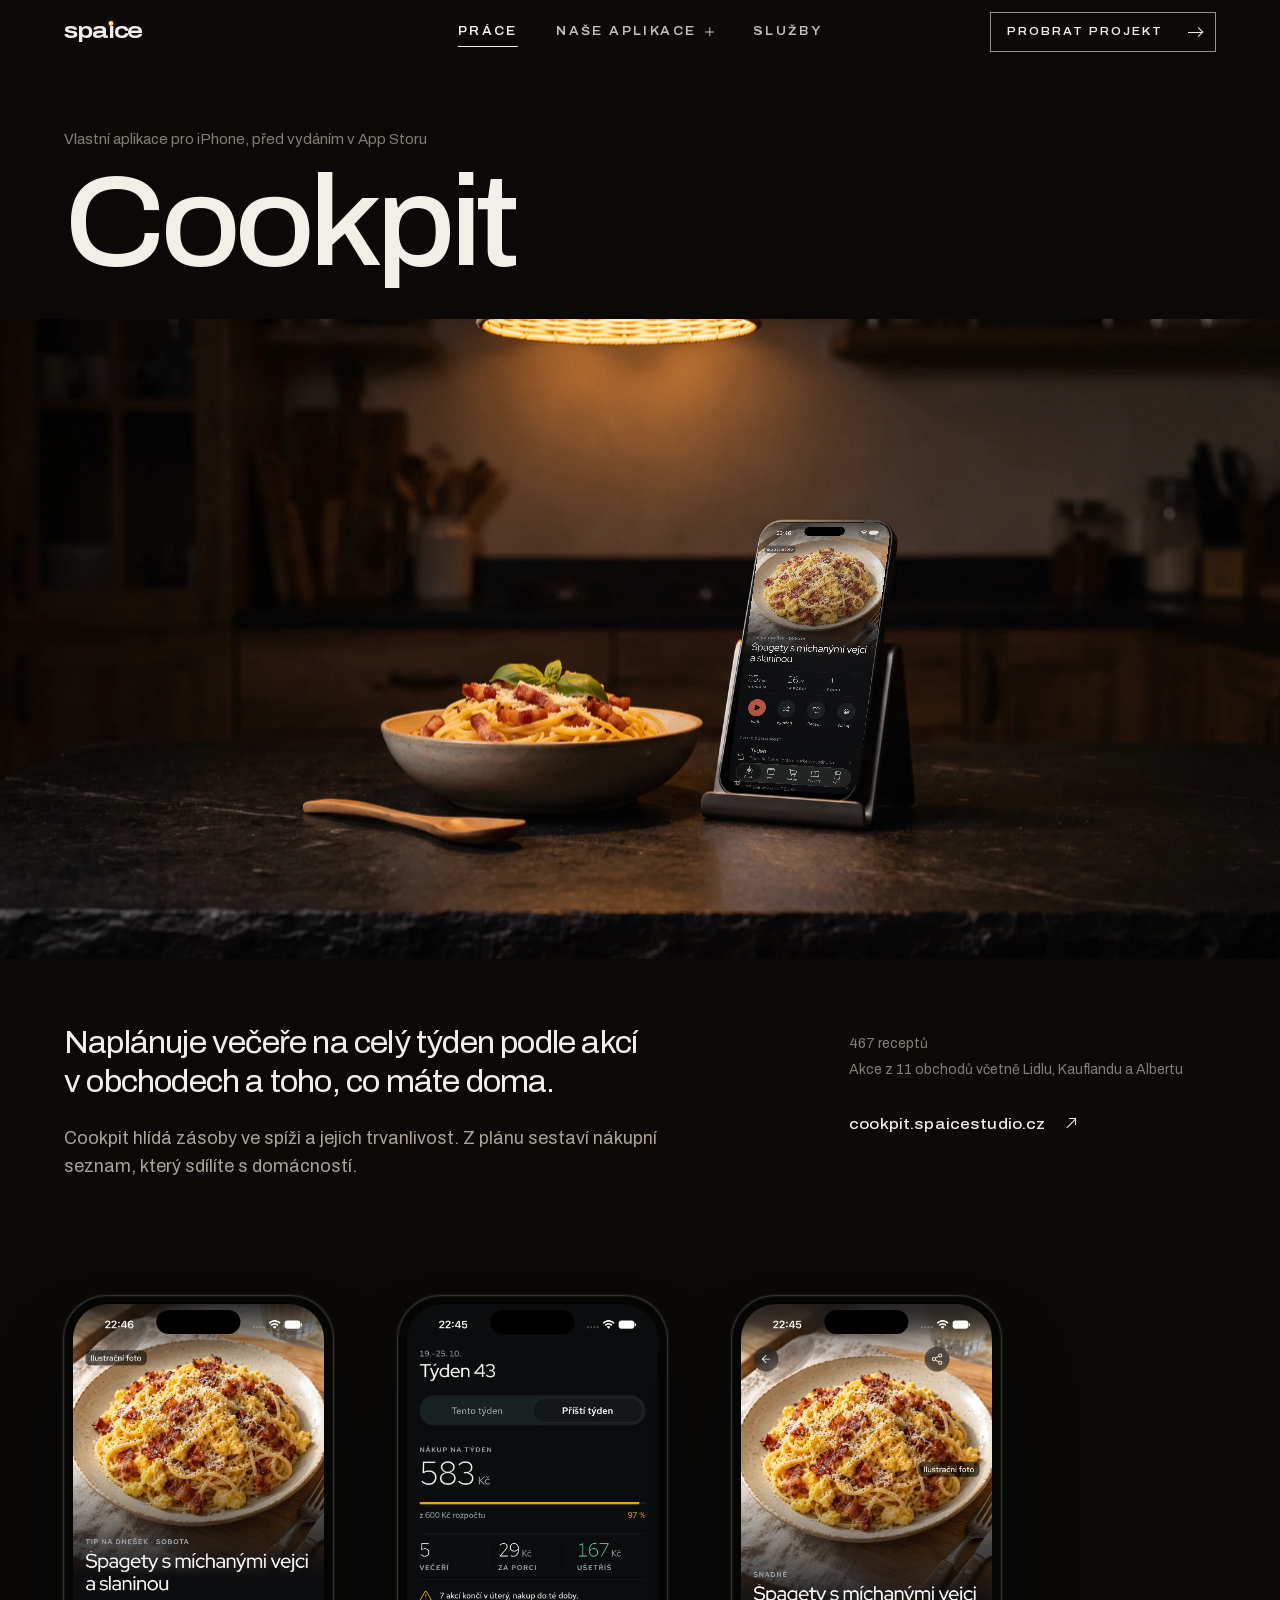
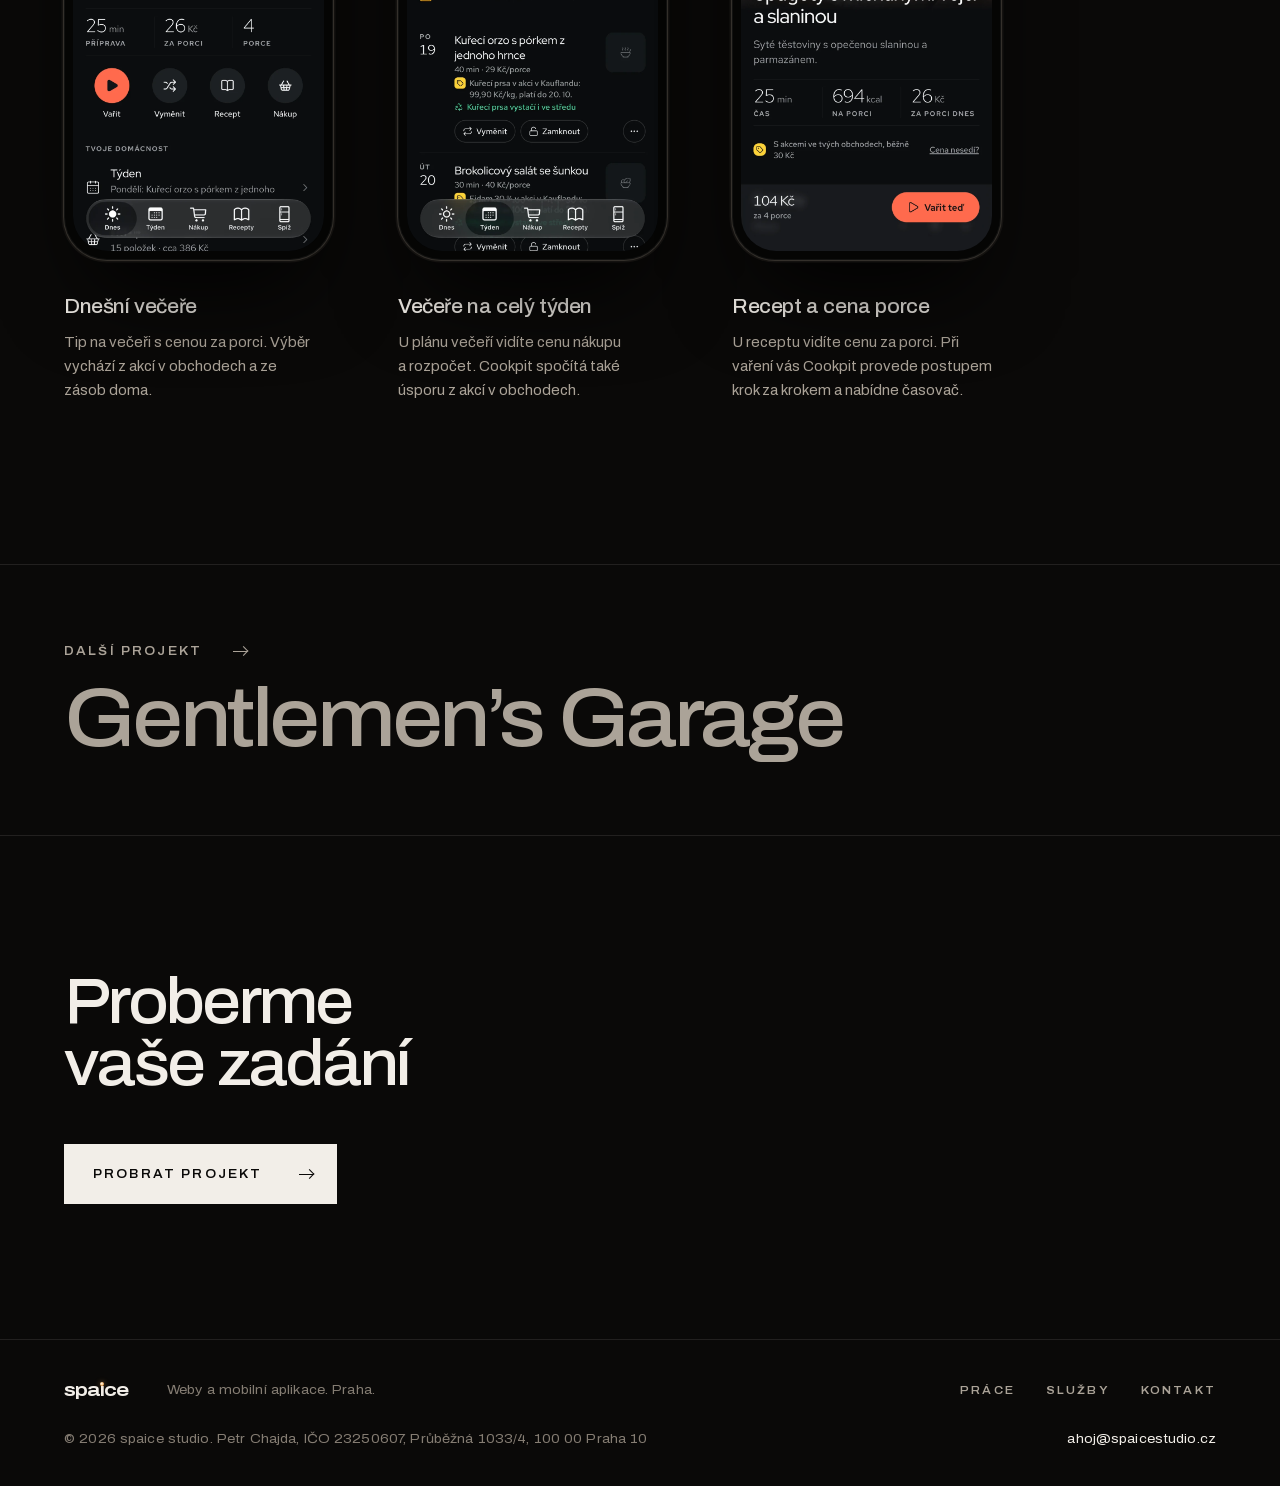
==== commit dd809418: "Zpět původní design, nové texty zůstávají Design se vrací do stavu před přestavbou (showroom, scény," ====
--- a/prace/cookpit/index.html
+++ b/prace/cookpit/index.html
@@ -7,28 +7,27 @@
   <meta name="description" content="Naplánuje večeře na celý týden podle akcí v obchodech a toho, co máte doma.">
   <link rel="canonical" href="https://spaicestudio.cz/prace/cookpit/">
   <meta name="theme-color" content="#0a0908">
-  <meta name="apple-mobile-web-app-title" content="spaice">
-  <!-- Náhled při sdílení odkazu (iMessage, WhatsApp, Messenger, LinkedIn, Slack, X). Adresy musí být absolutní. -->
+  <!-- Náhled při sdílení odkazu na tento projekt. Adresy musí být absolutní. -->
   <meta property="og:type" content="website">
   <meta property="og:site_name" content="spaice studio">
   <meta property="og:locale" content="cs_CZ">
   <meta property="og:url" content="https://spaicestudio.cz/prace/cookpit/">
   <meta property="og:title" content="Cookpit, večeře podle akcí v obchodech | spaice studio">
   <meta property="og:description" content="Naplánuje večeře na celý týden podle akcí v obchodech a toho, co máte doma.">
-  <meta property="og:image" content="https://spaicestudio.cz/assets/img/share-cookpit.jpg">
+  <meta property="og:image" content="https://spaicestudio.cz/assets/img/share-cookpit-2310.jpg">
   <meta property="og:image:type" content="image/jpeg">
   <meta property="og:image:width" content="1200">
   <meta property="og:image:height" content="630">
-  <meta property="og:image:alt" content="Obrazovky aplikace Cookpit s plánem večeří na týden. Nápis: Cookpit, vlastní aplikace pro iPhone.">
+  <meta property="og:image:alt" content="Telefon s aplikací Cookpit vedle talíře špaget v kuchyni. Nápis: Cookpit, vlastní aplikace pro iPhone, brzy v App Storu.">
   <meta name="twitter:card" content="summary_large_image">
-  <link rel="icon" href="/favicon.svg" type="image/svg+xml">
-  <link rel="icon" href="/favicon.ico" sizes="48x48">
-  <link rel="apple-touch-icon" href="/apple-touch-icon.png">
-  <link rel="preload" href="/assets/fonts/archivo-latin.woff2" as="font" type="font/woff2" crossorigin>
-  <link rel="preload" href="/assets/fonts/archivo-latin-ext.woff2" as="font" type="font/woff2" crossorigin>
-  <link rel="stylesheet" href="/assets/css/style.css">
+  <link rel="icon" href="../../favicon.svg" type="image/svg+xml">
+  <link rel="icon" href="../../favicon.ico" sizes="48x48">
+  <link rel="apple-touch-icon" href="../../apple-touch-icon.png">
+  <link rel="preload" href="../../assets/fonts/archivo-latin.woff2" as="font" type="font/woff2" crossorigin>
+  <link rel="preload" href="../../assets/fonts/archivo-latin-ext.woff2" as="font" type="font/woff2" crossorigin>
+  <link rel="stylesheet" href="../../assets/css/style.css">
   <script>document.documentElement.classList.add('js');setTimeout(function(){if(!window.spaiceReady)document.documentElement.classList.add('no-script-run')},3000)</script>
-  <script src="/assets/js/main.js" defer></script>
+  <script src="../../assets/js/main.js" defer></script>
 </head>
 <body>
 <!--email_off-->
@@ -36,13 +35,13 @@
 
   <header class="nav" data-nav>
     <div class="nav__inner">
-      <a class="logo" href="/" aria-label="spaice studio, úvodní stránka">spa<span class="logo__i">ı</span>ce</a>
+      <a class="logo" href="../../" aria-label="spaice studio, úvodní stránka">spa<span class="logo__i">ı</span>ce</a>
       <nav class="nav__links" aria-label="Hlavní navigace">
-        <a href="/#prace">Práce</a>
+        <a href="../../#prace" aria-current="true">Práce</a>
         <button class="nav__apps" type="button" aria-expanded="false" aria-controls="aplikace" data-apps-toggle>Naše aplikace<span class="nav__plus" aria-hidden="true"></span></button>
-        <a href="/#sluzby">Služby</a>
+        <a href="../../#sluzby">Služby</a>
       </nav>
-      <a class="btn btn--sm nav__cta" href="/#kontakt">Probrat projekt</a>
+      <a class="btn btn--sm nav__cta" href="../../#kontakt">Probrat projekt<span class="arrow" aria-hidden="true"></span></a>
       <button class="nav__toggle" type="button" aria-expanded="false" aria-controls="menu" data-menu-toggle>Menu</button>
     </div>
     <div class="apps" id="aplikace" data-apps hidden>
@@ -50,7 +49,7 @@
         <ul class="apps__list" aria-label="Naše aplikace">
           <li>
             <a class="app" href="https://apps.apple.com/cz/app/mojetripy/id6815389423" target="_blank" rel="noopener" data-preview="0">
-              <img class="app__icon" src="/assets/img/app-mojetripy.webp" alt="" width="40" height="40" loading="lazy" decoding="async">
+              <img class="app__icon" src="../../assets/img/app-mojetripy.webp" alt="" width="40" height="40" loading="lazy" decoding="async">
               <span class="app__name">MojeTripy</span>
               <span class="app__desc">Plán cesty den po dni</span>
               <span class="app__status">App Store<span class="arrow arrow--out" aria-hidden="true"></span></span>
@@ -58,7 +57,7 @@
           </li>
           <li>
             <a class="app" href="https://cookpit.spaicestudio.cz/" data-preview="1">
-              <img class="app__icon" src="/assets/img/app-cookpit.webp" alt="" width="40" height="40" loading="lazy" decoding="async">
+              <img class="app__icon" src="../../assets/img/app-cookpit.webp" alt="" width="40" height="40" loading="lazy" decoding="async">
               <span class="app__name">Cookpit</span>
               <span class="app__desc">Večeře na týden</span>
               <span class="app__status">Před vydáním</span>
@@ -66,7 +65,7 @@
           </li>
           <li>
             <a class="app" href="https://jetopodvod.spaicestudio.cz/" data-preview="2">
-              <img class="app__icon" src="/assets/img/app-jetopodvod.webp" alt="" width="40" height="40" loading="lazy" decoding="async">
+              <img class="app__icon" src="../../assets/img/app-jetopodvod.webp" alt="" width="40" height="40" loading="lazy" decoding="async">
               <span class="app__name">Je to podvod?</span>
               <span class="app__desc">Podezřelé zprávy a&nbsp;odkazy</span>
               <span class="app__status">Před vydáním</span>
@@ -75,9 +74,9 @@
         </ul>
         <div class="apps__preview phone" aria-hidden="true">
           <div class="phone__screen">
-            <img class="is-active" src="/assets/img/screen-mt-main.webp" alt="" width="804" height="1748" loading="lazy" decoding="async">
-            <img src="/assets/img/uv-dnes.webp" alt="" width="900" height="1957" loading="lazy" decoding="async">
-            <img src="/assets/img/app-preview-jetopodvod.webp" alt="" width="900" height="1957" loading="lazy" decoding="async">
+            <img class="is-active" src="../../assets/img/mt-main-2610.webp" alt="" width="804" height="1748" loading="lazy" decoding="async">
+            <img src="../../assets/img/uv-dnes.webp" alt="" width="900" height="1957" loading="lazy" decoding="async">
+            <img src="../../assets/img/app-preview-jetopodvod.webp" alt="" width="900" height="1957" loading="lazy" decoding="async">
           </div>
         </div>
       </div>
@@ -86,14 +85,14 @@
 
   <div class="menu" id="menu" data-menu hidden>
     <nav aria-label="Mobilní navigace">
-      <a class="menu__link" href="/#prace">Práce</a>
-      <a class="menu__link" href="/#sluzby">Služby</a>
+      <a class="menu__link" href="../../#prace">Práce</a>
+      <a class="menu__link" href="../../#sluzby">Služby</a>
       <div class="menu__apps">
         <p class="menu__label">Naše aplikace</p>
         <ul aria-label="Naše aplikace">
           <li>
             <a class="app" href="https://apps.apple.com/cz/app/mojetripy/id6815389423" target="_blank" rel="noopener">
-              <img class="app__icon" src="/assets/img/app-mojetripy.webp" alt="" width="40" height="40" loading="lazy" decoding="async">
+              <img class="app__icon" src="../../assets/img/app-mojetripy.webp" alt="" width="40" height="40" loading="lazy" decoding="async">
               <span class="app__name">MojeTripy</span>
               <span class="app__desc">Plán cesty den po dni</span>
               <span class="app__status">App Store<span class="arrow arrow--out" aria-hidden="true"></span></span>
@@ -101,7 +100,7 @@
           </li>
           <li>
             <a class="app" href="https://cookpit.spaicestudio.cz/">
-              <img class="app__icon" src="/assets/img/app-cookpit.webp" alt="" width="40" height="40" loading="lazy" decoding="async">
+              <img class="app__icon" src="../../assets/img/app-cookpit.webp" alt="" width="40" height="40" loading="lazy" decoding="async">
               <span class="app__name">Cookpit</span>
               <span class="app__desc">Večeře na týden</span>
               <span class="app__status">Před vydáním</span>
@@ -109,7 +108,7 @@
           </li>
           <li>
             <a class="app" href="https://jetopodvod.spaicestudio.cz/">
-              <img class="app__icon" src="/assets/img/app-jetopodvod.webp" alt="" width="40" height="40" loading="lazy" decoding="async">
+              <img class="app__icon" src="../../assets/img/app-jetopodvod.webp" alt="" width="40" height="40" loading="lazy" decoding="async">
               <span class="app__name">Je to podvod?</span>
               <span class="app__desc">Podezřelé zprávy a&nbsp;odkazy</span>
               <span class="app__status">Před vydáním</span>
@@ -119,55 +118,88 @@
       </div>
     </nav>
     <div class="menu__foot">
-      <a class="btn btn--lg" href="/#kontakt">Probrat projekt</a>
+      <a class="btn btn--solid btn--lg" href="../../#kontakt">Probrat projekt<span class="arrow" aria-hidden="true"></span></a>
       <a class="menu__mail" href="mailto:ahoj@spaicestudio.cz">ahoj@spaicestudio.cz</a>
     </div>
   </div>
 
   <main id="obsah">
-    <article class="case" aria-labelledby="case-title">
+    <article class="case work--bleed" aria-labelledby="case-title">
       <header class="case__head wrap" data-top>
         <p class="case__kind">Vlastní aplikace pro iPhone, před vydáním v&nbsp;App Storu</p>
         <h1 class="case__name" id="case-title">Cookpit</h1>
-        <div class="case__intro">
-          <div class="case__text">
-            <p class="case__lead">Naplánuje večeře na celý týden podle akcí v&nbsp;obchodech a&nbsp;toho, co máte doma.</p>
-            <p class="case__more-text">Cookpit hlídá zásoby ve spíži a&nbsp;jejich trvanlivost. Z&nbsp;plánu sestaví nákupní seznam, který sdílíte s&nbsp;domácností.</p>
+      </header>
+
+      <figure class="work__media" aria-hidden="true">
+        <div class="work__frame" style="--focus-x:.63;--focus-y:.58">
+          <div class="work__zoom">
+            <div class="stage" data-stage data-w="2752" data-h="1536" data-interval="5600">
+              <img class="stage__bg" src="../../assets/img/scene-uv-2048.webp" srcset="../../assets/img/scene-uv-1200.webp 1200w, ../../assets/img/scene-uv-2048.webp 2048w, ../../assets/img/scene-uv-2752.webp 2752w" sizes="(max-width: 900px) 700px, 100vw" width="2752" height="1536" alt="" fetchpriority="high" decoding="async">
+              <div class="screen screen--phone" data-quad="1638,599.5 1917,597 1841,1184 1563,1166" data-src-w="804" data-src-h="1748">
+                  <img class="is-active" src="../../assets/img/uv-dnes.webp" alt="" width="900" height="1957" decoding="async">
+                  <img src="../../assets/img/uv-tyden.webp" alt="" width="900" height="1957" loading="lazy" decoding="async">
+                  <img src="../../assets/img/uv-detail.webp" alt="" width="900" height="1957" loading="lazy" decoding="async">
+              </div>
+            </div>
           </div>
-          <div class="case__side">
-            <ul class="facts"><li>467&nbsp;receptů</li><li>Akce z&nbsp;11&nbsp;obchodů včetně Lidlu, Kauflandu a&nbsp;Albertu</li></ul>
-            <a class="link" href="https://cookpit.spaicestudio.cz/" target="_blank" rel="noopener">cookpit.spaicestudio.cz<span class="arrow arrow--out" aria-hidden="true"></span></a>
-          </div>
-        </div>
-      </header>
-      <div class="case__show wrap">
-        <ul class="show show--screens"><li class="screen-item"><div class="phone"><div class="phone__screen"><img src="/assets/img/uv-dnes.webp" alt="Cookpit, dnes: tip na večeři s časem přípravy, cenou za porci a počtem porcí." width="900" height="1957" loading="lazy" decoding="async"></div></div><h3>Dnešní večeře</h3><p>Tip na večeři s&nbsp;cenou za porci. Výběr vychází z&nbsp;akcí v&nbsp;obchodech a&nbsp;ze zásob doma.</p></li><li class="screen-item"><div class="phone"><div class="phone__screen"><img src="/assets/img/uv-tyden.webp" alt="Cookpit, týden: večeře na pět dní, nákup za 583 Kč z rozpočtu 600 Kč a úspora z akcí." width="900" height="1957" loading="lazy" decoding="async"></div></div><h3>Večeře na celý týden</h3><p>U&nbsp;plánu večeří vidíte cenu nákupu a&nbsp;rozpočet. Cookpit spočítá také úsporu z&nbsp;akcí v&nbsp;obchodech.</p></li><li class="screen-item"><div class="phone"><div class="phone__screen"><img src="/assets/img/uv-detail.webp" alt="Cookpit, recept: špagety s míchanými vejci, cena za porci a suroviny v akci." width="900" height="1957" loading="lazy" decoding="async"></div></div><h3>Recept a&nbsp;cena porce</h3><p>U&nbsp;receptu vidíte cenu za porci. Při vaření vás Cookpit provede postupem krok za krokem a&nbsp;nabídne časovač.</p></li></ul>
-      </div>
+        </div>
+      </figure>
+
+      <div class="case__body wrap">
+        <div class="case__text" data-reveal>
+          <p class="case__lead">Naplánuje večeře na celý týden podle akcí v&nbsp;obchodech a&nbsp;toho, co máte doma.</p>
+          <p class="case__more">Cookpit hlídá zásoby ve spíži a&nbsp;jejich trvanlivost. Z&nbsp;plánu sestaví nákupní seznam, který sdílíte s&nbsp;domácností.</p>
+        </div>
+        <div class="case__side" data-reveal style="--d:.08s">
+          <ul class="work__facts">
+            <li>467&nbsp;receptů</li>
+            <li>Akce z&nbsp;11&nbsp;obchodů včetně Lidlu, Kauflandu a&nbsp;Albertu</li>
+          </ul>
+          <a class="link link--url" href="https://cookpit.spaicestudio.cz/" target="_blank" rel="noopener">cookpit.spaicestudio.cz<span class="arrow arrow--out" aria-hidden="true"></span></a>
+        </div>
+      </div>
+      <ul class="screens wrap" aria-label="Obrazovky aplikace Cookpit">
+        <li class="screens__item" data-reveal>
+          <div class="phone"><div class="phone__screen"><img src="../../assets/img/uv-dnes.webp" alt="Obrazovka Dnes: tip na večeři s časem přípravy, cenou za porci a počtem porcí." width="900" height="1957" loading="lazy" decoding="async"></div></div>
+          <h2>Dnešní večeře</h2>
+          <p>Tip na večeři s&nbsp;cenou za porci. Výběr vychází z&nbsp;akcí v&nbsp;obchodech a&nbsp;ze zásob doma.</p>
+        </li>
+        <li class="screens__item" data-reveal style="--d:.08s">
+          <div class="phone"><div class="phone__screen"><img src="../../assets/img/uv-tyden.webp" alt="Obrazovka Týden: jídelníček, cena nákupu, rozpočet a úspora díky akcím." width="900" height="1957" loading="lazy" decoding="async"></div></div>
+          <h2>Večeře na celý týden</h2>
+          <p>U&nbsp;plánu večeří vidíte cenu nákupu a&nbsp;rozpočet. Cookpit spočítá také úsporu z&nbsp;akcí v&nbsp;obchodech.</p>
+        </li>
+        <li class="screens__item" data-reveal style="--d:.16s">
+          <div class="phone"><div class="phone__screen"><img src="../../assets/img/uv-detail.webp" alt="Detail receptu: suroviny, cena za porci podle dnešních akcí a postup." width="900" height="1957" loading="lazy" decoding="async"></div></div>
+          <h2>Recept a&nbsp;cena porce</h2>
+          <p>U&nbsp;receptu vidíte cenu za porci. Při vaření vás Cookpit provede postupem krok za krokem a&nbsp;nabídne časovač.</p>
+        </li>
+      </ul>
     </article>
 
     <nav class="next" aria-label="Další projekt">
-      <a class="next__link wrap" href="/prace/gentlemens-garage/">
-        <span class="next__label">Další projekt</span>
+      <a class="next__link wrap" href="../gentlemens-garage/">
+        <span class="next__label">Další projekt<span class="arrow" aria-hidden="true"></span></span>
         <span class="next__name">Gentlemen’s Garage</span>
       </a>
     </nav>
 
-    <section class="cta wrap" aria-labelledby="cta-title">
-      <h2 class="headline" id="cta-title">Proberme vaše zadání</h2>
-      <a class="btn btn--lg" href="/#kontakt">Probrat projekt</a>
+    <section class="cta" aria-labelledby="cta-title">
+      <div class="wrap">
+        <h2 class="headline" id="cta-title">Proberme vaše zadání</h2>
+        <a class="btn btn--solid btn--lg" href="../../#kontakt" data-reveal style="--d:.06s">Probrat projekt<span class="arrow" aria-hidden="true"></span></a>
+      </div>
     </section>
   </main>
 
   <footer class="footer">
     <div class="footer__inner wrap">
-      <div class="footer__brand">
-        <a class="logo logo--footer" href="/" aria-label="spaice studio, úvodní stránka">spa<span class="logo__i">ı</span>ce</a>
-        <p class="footer__tag">Weby a&nbsp;mobilní aplikace. Praha.</p>
-      </div>
+      <a class="logo logo--footer" href="../../" aria-label="spaice studio, úvodní stránka">spa<span class="logo__i">ı</span>ce</a>
+      <p class="footer__tag">Weby a&nbsp;mobilní aplikace. Praha.</p>
       <nav class="footer__nav" aria-label="Patička">
-        <a href="/#prace">Práce</a>
-        <a href="/#sluzby">Služby</a>
-        <a href="/#kontakt">Kontakt</a>
+        <a href="../../#prace">Práce</a>
+        <a href="../../#sluzby">Služby</a>
+        <a href="../../#kontakt">Kontakt</a>
       </nav>
       <a class="footer__mail" href="mailto:ahoj@spaicestudio.cz">ahoj@spaicestudio.cz</a>
       <p class="footer__copy">©&nbsp;2026 spaice studio. Petr Chajda, IČO 23250607, Průběžná 1033/4, 100&nbsp;00 Praha&nbsp;10</p>
--- a/assets/css/style.css
+++ b/assets/css/style.css
@@ -1,6 +1,6 @@
 /* spaice studio
-   Práce se ukazuje sama: skutečné obrazovky webů a aplikací, naplocho a ve velkém.
-   Teplá černá, jedno písmo, větná sazba. Barvu na stránce má jen tečka v logu. */
+   Showroom: práce je vystavená jako produkt, ve skutečném světle, se skutečnými obrazovkami.
+   Barvu na stránce má jen slunce. Rozhraní je teplé černobílé, barvy dodávají fotografie a práce. */
 
 @font-face {
   font-family: "Archivo";
@@ -25,16 +25,16 @@
   color-scheme: dark;
 
   --bg: #0a0908;
-  --bg-1: #151310;
-  --bg-2: #1d1a17;
+  --bg-1: #13110f;
   --line: rgb(242 236 228 / 0.1);
   --line-2: rgb(242 236 228 / 0.18);
-  --line-3: rgb(242 236 228 / 0.45);
+  --line-3: rgb(242 236 228 / 0.6);
   --text: #f2eee8;
-  --text-2: #c6beb3;
-  --text-3: #a1998e;
+  --text-2: #aba398;
+  --text-3: #857d73;
   --ink: #0a0908;
   --sun: #ffae57;
+  --error: #ff9584;
 
   --font: "Archivo", ui-sans-serif, system-ui, -apple-system, "Segoe UI", sans-serif;
   --ease: cubic-bezier(0.16, 1, 0.3, 1);
@@ -43,8 +43,7 @@
   --max: 90rem;
   --pad: clamp(1.25rem, 5vw, 5rem);
   --gap: clamp(1rem, 2vw, 1.75rem);
-  --nav-h: 4.5rem;
-  --radius: 0.875rem;
+  --nav-h: 4rem;
 }
 
 /* Základ */
@@ -70,8 +69,9 @@
   background: var(--bg);
   color: var(--text);
   font-family: var(--font);
-  font-size: 1.125rem;
+  font-size: 1.0625rem;
   line-height: 1.6;
+  font-stretch: 100%;
   font-kerning: normal;
   -webkit-font-smoothing: antialiased;
   -moz-osx-font-smoothing: grayscale;
@@ -80,14 +80,15 @@
 
 main { flex: 1 0 auto; }
 img, video, svg { display: block; max-width: 100%; }
-h1, h2, h3, h4, p, ul, ol, figure { margin: 0; }
+h1, h2, h3, h4, p, ul, ol, dl, dd, figure, fieldset { margin: 0; }
 h1, h2, h3, h4 { font-weight: inherit; }
 ul, ol { padding: 0; list-style: none; }
 a { color: inherit; }
-button { font: inherit; color: inherit; }
+button, input, textarea { font: inherit; color: inherit; }
 
 ::selection { background: var(--sun); color: var(--ink); }
-:focus-visible { outline: 2px solid var(--text); outline-offset: 0.25rem; border-radius: 0.25rem; }
+
+:focus-visible { outline: 1px solid var(--text); outline-offset: 0.25rem; }
 
 .wrap {
   width: 100%;
@@ -95,7 +96,20 @@
   margin-inline: auto;
   padding-inline: var(--pad);
 }
+
 .nowrap { white-space: nowrap; }
+
+.sr-only {
+  position: absolute;
+  width: 1px;
+  height: 1px;
+  margin: -1px;
+  padding: 0;
+  overflow: hidden;
+  clip-path: inset(50%);
+  white-space: nowrap;
+  border: 0;
+}
 
 .skip {
   position: fixed;
@@ -103,27 +117,45 @@
   top: 0.75rem;
   z-index: 100;
   padding: 0.75rem 1.125rem;
-  border-radius: 999px;
   background: var(--text);
   color: var(--ink);
-  font-size: 0.9375rem;
-  font-weight: 500;
+  font-size: 0.75rem;
+  font-weight: 600;
+  letter-spacing: 0.14em;
+  text-transform: uppercase;
   text-decoration: none;
   transform: translateY(-200%);
   transition: transform .3s var(--ease);
 }
 .skip:focus { transform: none; }
 
-/* Typografie */
-
+/* Typografie: verzálky jen v úvodu, navigaci a tlačítkách, jinak větná sazba */
+
+.display {
+  font-weight: 600;
+  font-stretch: 104%;
+  letter-spacing: 0.004em;
+  line-height: 1;
+  text-transform: uppercase;
+  text-wrap: balance;
+}
 .headline {
-  max-width: 18ch;
-  font-size: clamp(2.25rem, 4.6vw, 4.25rem);
+  max-width: 16ch;
+  font-size: clamp(2.25rem, 5vw, 4.75rem);
   font-weight: 500;
-  font-stretch: 106%;
-  letter-spacing: -0.04em;
-  line-height: 1;
+  font-stretch: 108%;
+  letter-spacing: -0.042em;
+  line-height: 0.98;
   text-wrap: balance;
+}
+.meta {
+  color: var(--text-2);
+  font-size: 0.75rem;
+  font-weight: 500;
+  font-stretch: 112%;
+  letter-spacing: 0.2em;
+  line-height: 1.5;
+  text-transform: uppercase;
 }
 
 /* Logo: tečka nad „i“ je slunce */
@@ -131,7 +163,7 @@
   display: inline-flex;
   align-items: baseline;
   color: var(--text);
-  font-size: 1.5rem;
+  font-size: 1.4rem;
   font-weight: 640;
   font-stretch: 120%;
   letter-spacing: -0.05em;
@@ -152,77 +184,108 @@
   box-shadow: 0 0 0.3em rgb(255 174 87 / 0.55);
 }
 
-/* Šipka ven z webu: jen u odkazů, které vedou jinam */
-.arrow--out {
+/* Šipka: násada se při najetí prodlouží */
+.arrow {
   position: relative;
   flex: none;
   display: inline-block;
-  width: 0.625rem;
+  width: 1.875rem;
   height: 0.625rem;
 }
-.arrow--out::before {
+.arrow::before {
   content: "";
   position: absolute;
-  inset: 0;
-  border-top: 1.5px solid currentColor;
-  border-right: 1.5px solid currentColor;
-}
-.arrow--out::after {
+  top: 50%;
+  right: 1px;
+  width: 0.875rem;
+  height: 1px;
+  background: currentColor;
+  transition: width .6s var(--ease);
+}
+.arrow::after {
   content: "";
   position: absolute;
-  top: 0;
-  right: 0;
-  width: 0.85rem;
-  height: 1.5px;
-  background: currentColor;
-  transform-origin: right center;
-  transform: rotate(-45deg);
-}
-
-/* Jediné tlačítko: světlá výplň, tmavý text */
+  top: 50%;
+  right: 1px;
+  width: 0.4375rem;
+  height: 0.4375rem;
+  border-top: 1px solid currentColor;
+  border-right: 1px solid currentColor;
+  transform: translateY(-50%) rotate(45deg);
+}
+.arrow--out { width: 1rem; transform: rotate(-45deg); }
+.arrow--out::before { width: 0.75rem; }
+
+/* Tlačítka: ostrý obdélník, tenká linka, výplň najede zleva */
 .btn {
+  position: relative;
+  isolation: isolate;
   display: inline-flex;
   align-items: center;
-  justify-content: center;
-  height: 3rem;
-  padding: 0 1.5rem;
-  border: 0;
-  border-radius: 999px;
-  background: var(--text);
-  color: var(--ink);
-  font-size: 1rem;
-  font-weight: 500;
+  justify-content: space-between;
+  gap: 1.375rem;
+  height: 3.25rem;
+  padding: 0 1.125rem 0 1.5rem;
+  overflow: hidden;
+  border: 1px solid var(--line-3);
+  background: transparent;
+  color: var(--text);
+  font-size: 0.75rem;
+  font-weight: 600;
+  font-stretch: 112%;
+  letter-spacing: 0.18em;
   line-height: 1;
   text-decoration: none;
+  text-transform: uppercase;
   white-space: nowrap;
   cursor: pointer;
-  transition: background-color .3s var(--ease), transform .3s var(--ease);
-}
-.btn:hover { background: #fff; }
-.btn:active { transform: scale(0.98); }
-.btn--sm { height: 2.5rem; padding: 0 1.125rem; font-size: 0.9375rem; }
-.btn--lg { height: 3.375rem; padding: 0 1.75rem; font-size: 1.0625rem; }
-
-/* Textový odkaz: podtržení, které při najetí zesílí */
+  transition: color .5s var(--ease), border-color .5s var(--ease);
+}
+.btn::before {
+  content: "";
+  position: absolute;
+  inset: 0;
+  z-index: -1;
+  background: var(--text);
+  transform: scaleX(0);
+  transform-origin: right center;
+  transition: transform .6s var(--ease);
+}
+.btn:hover,
+.btn:focus-visible { color: var(--ink); border-color: var(--text); }
+.btn:hover::before,
+.btn:focus-visible::before { transform: scaleX(1); transform-origin: left center; }
+.btn:hover .arrow::before,
+.btn:focus-visible .arrow::before { width: 1.75rem; }
+.btn:active { transform: translateY(1px); }
+
+.btn--solid { border-color: var(--text); background: var(--text); color: var(--ink); }
+.btn--solid::before { background: var(--bg); }
+.btn--solid:hover,
+.btn--solid:focus-visible { color: var(--text); }
+
+.btn--sm { height: 2.5rem; gap: 1rem; padding: 0 0.75rem 0 1rem; font-size: 0.6875rem; }
+.btn--sm .arrow { width: 1.5rem; }
+.btn--lg { height: 3.75rem; padding: 0 1.375rem 0 1.75rem; }
+
 .link {
   display: inline-flex;
   align-items: center;
-  gap: 0.5rem;
-  padding: 0;
-  border: 0;
-  background: none;
+  gap: 1rem;
+  min-height: 2.75rem;
   color: var(--text);
-  font-size: 1rem;
-  font-weight: 500;
-  line-height: 1.4;
-  text-decoration: underline;
-  text-decoration-color: var(--line-3);
-  text-decoration-thickness: 1px;
-  text-underline-offset: 0.3em;
-  cursor: pointer;
-  transition: text-decoration-color .3s var(--ease);
-}
-.link:hover { text-decoration-color: currentColor; }
+  font-size: 0.75rem;
+  font-weight: 600;
+  font-stretch: 112%;
+  letter-spacing: 0.18em;
+  text-decoration: none;
+  text-transform: uppercase;
+}
+.link:hover .arrow::before,
+.link:focus-visible .arrow::before { width: 1.75rem; }
+.link .arrow--out { transition: transform .5s var(--ease); }
+.link:hover .arrow--out,
+.link:focus-visible .arrow--out { transform: rotate(-45deg) translateX(0.25rem); }
 
 /* Navigace */
 
@@ -232,11 +295,11 @@
   z-index: 70;
   height: var(--nav-h);
   border-bottom: 1px solid transparent;
-  transition: background-color .4s var(--ease), border-color .4s var(--ease);
+  transition: background-color .5s var(--ease), border-color .5s var(--ease);
 }
 .nav.is-scrolled,
 .nav.is-open {
-  background: rgb(10 9 8 / 0.88);
+  background: rgb(10 9 8 / 0.86);
   -webkit-backdrop-filter: blur(14px);
   backdrop-filter: blur(14px);
   border-bottom-color: var(--line);
@@ -256,21 +319,19 @@
   position: absolute;
   left: 50%;
   display: flex;
-  align-items: center;
-  gap: clamp(1.5rem, 2.6vw, 2.5rem);
+  gap: clamp(1.75rem, 3vw, 3rem);
   transform: translateX(-50%);
 }
-.nav__links a,
-.nav__apps {
+.nav__links a {
   position: relative;
-  padding: 0.5rem 0;
-  border: 0;
-  background: none;
-  color: var(--text-2);
-  font-size: 0.9375rem;
-  font-weight: 500;
+  padding-block: 0.5rem;
+  color: rgb(242 238 232 / 0.8);
+  font-size: 0.75rem;
+  font-weight: 600;
+  font-stretch: 112%;
+  letter-spacing: 0.2em;
   text-decoration: none;
-  cursor: pointer;
+  text-transform: uppercase;
   transition: color .3s var(--ease);
 }
 .nav__links a::after {
@@ -278,7 +339,7 @@
   position: absolute;
   left: 0;
   right: 0;
-  bottom: 0.2rem;
+  bottom: 0.15rem;
   height: 1px;
   background: currentColor;
   transform: scaleX(0);
@@ -286,21 +347,36 @@
   transition: transform .5s var(--ease);
 }
 .nav__links a:hover,
-.nav__links a[aria-current="true"],
+.nav__links a[aria-current="true"] { color: var(--text); }
+.nav__links a:hover::after,
+.nav__links a[aria-current="true"]::after { transform: scaleX(1); transform-origin: left center; }
+
+/* Naše aplikace: tlačítko v navigaci a polička pod ní */
+.nav.has-apps { background: var(--bg); border-bottom-color: var(--line); }
+.nav__apps {
+  display: inline-flex;
+  align-items: center;
+  gap: 0.7em;
+  padding: 0.5rem 0;
+  border: 0;
+  background: none;
+  color: rgb(242 238 232 / 0.8);
+  font-size: 0.75rem;
+  font-weight: 600;
+  font-stretch: 112%;
+  letter-spacing: 0.2em;
+  text-transform: uppercase;
+  cursor: pointer;
+  transition: color .3s var(--ease);
+}
+/* Tenké plus, které se při otevření otočí na křížek */
+.nav__plus { position: relative; width: 0.6rem; height: 0.6rem; transition: transform .45s var(--ease); }
+.nav__plus::before,
+.nav__plus::after { content: ""; position: absolute; left: 50%; top: 50%; background: currentColor; transform: translate(-50%, -50%); }
+.nav__plus::before { width: 100%; height: 1px; }
+.nav__plus::after { width: 1px; height: 100%; }
 .nav__apps:hover,
 .nav__apps[aria-expanded="true"] { color: var(--text); }
-.nav__links a:hover::after,
-.nav__links a[aria-current="true"]::after { transform: scaleX(1); transform-origin: left center; }
-
-/* Naše aplikace: tlačítko v navigaci a polička pod ní */
-.nav.has-apps { background: var(--bg); border-bottom-color: var(--line); }
-.nav__apps { display: inline-flex; align-items: center; gap: 0.5em; }
-/* Tenké plus, které se při otevření otočí na křížek */
-.nav__plus { position: relative; width: 0.55rem; height: 0.55rem; transition: transform .45s var(--ease); }
-.nav__plus::before,
-.nav__plus::after { content: ""; position: absolute; left: 50%; top: 50%; background: currentColor; transform: translate(-50%, -50%); }
-.nav__plus::before { width: 100%; height: 1.5px; }
-.nav__plus::after { width: 1.5px; height: 100%; }
 .nav__apps[aria-expanded="true"] .nav__plus { transform: rotate(45deg); }
 
 .apps {
@@ -336,7 +412,7 @@
   height: 2.5rem;
   border-radius: 22.5%;
   box-shadow: inset 0 0 0 1px rgb(255 255 255 / 0.08);
-  filter: grayscale(1) brightness(0.85);
+  filter: grayscale(1) brightness(0.8);
   transition: filter .4s var(--ease);
 }
 .app:is(:hover, :focus-visible, .is-current) .app__icon { filter: none; }
@@ -344,13 +420,13 @@
   color: var(--text-2);
   font-size: 1.5rem;
   font-weight: 500;
-  font-stretch: 106%;
+  font-stretch: 108%;
   letter-spacing: -0.03em;
   line-height: 1.1;
   transition: color .3s var(--ease);
 }
 .app:is(:hover, :focus-visible, .is-current) .app__name { color: var(--text); }
-.app__desc { grid-column: 2; color: var(--text-3); font-size: 1rem; line-height: 1.4; }
+.app__desc { grid-column: 2; color: var(--text-3); font-size: 0.9375rem; line-height: 1.4; }
 .app__status {
   grid-column: 3;
   grid-row: 1 / span 2;
@@ -358,21 +434,31 @@
   align-items: center;
   gap: 0.6rem;
   color: var(--text-3);
-  font-size: 0.9375rem;
-}
-.apps__preview.phone { --w: 8rem; grid-column: 10 / span 3; justify-self: end; }
+  font-size: 0.875rem;
+}
+.apps__preview.phone { --w: 8rem; grid-column: 10 / span 3; justify-self: end; box-shadow: 0 0 0 1px #34302b, 0 0 0 2px #141210; }
 .apps__preview .phone__screen img { opacity: 0; transition: opacity .6s var(--ease-io); }
 .apps__preview .phone__screen img.is-active { opacity: 1; }
+
+.nav__cta { transition: opacity .4s var(--ease), visibility 0s, color .5s var(--ease), border-color .5s var(--ease); }
+body:has(.hero) .nav:not(.is-scrolled):not(.has-apps) .nav__cta {
+  opacity: 0;
+  visibility: hidden;
+  pointer-events: none;
+  transition: opacity .4s var(--ease), visibility 0s .4s;
+}
 
 .nav__toggle {
   display: none;
   height: 2.5rem;
-  padding: 0 1.125rem;
-  border: 1px solid var(--line-2);
-  border-radius: 999px;
+  padding: 0 1rem;
+  border: 1px solid var(--line-3);
   background: transparent;
-  font-size: 0.9375rem;
-  font-weight: 500;
+  font-size: 0.6875rem;
+  font-weight: 600;
+  font-stretch: 112%;
+  letter-spacing: 0.2em;
+  text-transform: uppercase;
   cursor: pointer;
 }
 
@@ -384,279 +470,268 @@
   flex-direction: column;
   justify-content: space-between;
   gap: 2rem;
-  padding: calc(var(--nav-h) + 1rem) var(--pad) max(1.75rem, env(safe-area-inset-bottom));
+  padding: calc(var(--nav-h) + 1.5rem) var(--pad) max(1.75rem, env(safe-area-inset-bottom));
   background: var(--bg);
 }
 .menu[hidden] { display: none; }
-.menu nav { overflow-y: auto; border-top: 1px solid var(--line); }
+.menu nav { border-top: 1px solid var(--line); }
 .menu__link {
   display: block;
   padding: 1rem 0;
   border-bottom: 1px solid var(--line);
   font-size: clamp(2rem, 9vw, 2.75rem);
   font-weight: 500;
-  font-stretch: 106%;
+  font-stretch: 108%;
   letter-spacing: -0.04em;
   line-height: 1.1;
   text-decoration: none;
 }
+.menu .btn { align-self: stretch; }
+.menu nav { overflow-y: auto; }
 .menu__apps { margin-top: 2rem; }
-.menu__label { margin-bottom: 0.5rem; color: var(--text-3); font-size: 0.9375rem; }
+.menu__label { margin-bottom: 0.5rem; color: var(--text-3); font-size: 0.875rem; }
 .menu__apps ul { border-top: 1px solid var(--line); }
 .menu__apps .app { grid-template-columns: 2.75rem minmax(0, 1fr) auto; min-height: 4rem; padding-block: 0.75rem; }
 .menu__apps .app__icon { width: 2.75rem; height: 2.75rem; filter: none; }
 .menu__apps .app__name { color: var(--text); font-size: 1.375rem; }
 .menu__foot { display: grid; gap: 1.25rem; }
-.menu__foot .btn { width: 100%; }
-.menu__mail { color: var(--text-2); font-size: 1rem; text-decoration: none; text-align: center; }
-
-/* Snímky webů a telefony */
-
-.shot {
+.menu__mail { color: var(--text-2); font-size: 0.9375rem; text-decoration: none; text-align: center; }
+
+/* Úvod: showroom */
+
+.hero {
   position: relative;
-  overflow: hidden;
-  aspect-ratio: 16 / 10;
-  border-radius: var(--radius);
-  background: var(--bg-1);
-  box-shadow: 0 0 0 1px var(--line-2), 0 2.5rem 5rem -3rem rgb(0 0 0 / 0.9);
-}
-.shot img { width: 100%; height: 100%; object-fit: cover; object-position: top center; }
-.shot picture { display: contents; }
-.shot--tall { aspect-ratio: 2400 / 1942; }
-
-/* Telefon kolem skutečných obrazovek aplikace */
-.phone {
-  --w: clamp(13rem, 21vw, 19rem);
-  position: relative;
-  flex: none;
-  width: var(--w);
-  padding: calc(var(--w) * 0.03);
-  border-radius: calc(var(--w) * 0.16);
-  background: #050504;
-  box-shadow:
-    0 0 0 1px #3a352f,
-    0 0 0 2.5px #141210,
-    inset 0 0 0 1px rgb(255 255 255 / 0.05),
-    0 2.5rem 4.5rem -2rem rgb(0 0 0 / 0.85);
-}
-.phone__screen {
-  position: relative;
-  aspect-ratio: 1206 / 2622;
-  border-radius: calc(var(--w) * 0.13);
+  display: grid;
+  align-items: center;
+  min-height: 100svh;
+  min-height: max(100svh, 40rem);
+  overflow: clip;
+  isolation: isolate;
+}
+.hero__media { position: absolute; inset: 0; z-index: -1; overflow: hidden; background: #0b0908; }
+.hero__media::before,
+.work__zoom::after {
+  content: "";
+  position: absolute;
+  inset: 0;
+  z-index: 1;
+  background: url("../img/grain.png") repeat;
+  background-size: 12rem;
+  mix-blend-mode: overlay;
+  opacity: 0.09;
+  pointer-events: none;
+}
+.hero__media::after {
+  content: "";
+  position: absolute;
+  inset: 0;
+  background:
+    linear-gradient(to bottom, rgb(10 9 8 / 0.9) 0%, rgb(10 9 8 / 0.7) 7%, rgb(10 9 8 / 0) 20%),
+    linear-gradient(to top, var(--bg) 0%, rgb(10 9 8 / 0) 22%),
+    linear-gradient(to right, rgb(10 9 8 / 0.7) 0%, rgb(10 9 8 / 0.25) 36%, rgb(10 9 8 / 0) 52%);
+  pointer-events: none;
+}
+
+/* Scéna: fotka v pevných souřadnicích, JS ji škáluje jako object-fit: cover */
+.stage {
+  position: absolute;
+  top: 0;
+  left: 0;
+  width: 2752px;
+  height: 1536px;
+  transform-origin: 0 0;
+}
+.hero .stage { --focus-x: 0.7; --focus-y: 0.52; }
+.stage__bg { position: absolute; inset: 0; width: 100%; height: 100%; max-width: none; }
+.js .stage { opacity: 0; transition: opacity .6s var(--ease); }
+.js .stage.is-fit,
+.no-script-run .stage { opacity: 1; }
+
+/* Displeje: skutečné screenshoty napasované do perspektivy fotky */
+.screen {
+  position: absolute;
+  top: 0;
+  left: 0;
   overflow: hidden;
   background: #000;
-}
-.phone__screen img {
+  transform-origin: 0 0;
+  backface-visibility: hidden;
+}
+.screen img {
   position: absolute;
   inset: 0;
   width: 100%;
   height: 100%;
+  max-width: none;
   object-fit: cover;
-}
-
-figcaption { margin-top: 0.875rem; color: var(--text-3); font-size: 1rem; }
-
-/* Úvod */
-
-.hero {
-  display: grid;
-  grid-template-columns: repeat(12, minmax(0, 1fr));
-  column-gap: var(--gap);
-  align-items: end;
-  padding-top: calc(var(--nav-h) + clamp(2.5rem, 8vh, 5.5rem));
-}
-.hero__text { grid-column: 1 / span 8; }
-.hero__meta { color: var(--text-2); font-size: 1rem; }
+  opacity: 0;
+  filter: brightness(0.94);
+  transition: opacity 1.4s var(--ease-io);
+}
+.screen img.is-active { opacity: 1; }
+.screen::after {
+  content: "";
+  position: absolute;
+  inset: 0;
+  pointer-events: none;
+}
+.screen--laptop { border-radius: 12px; }
+.screen--laptop::after {
+  background:
+    linear-gradient(180deg, rgb(255 236 214 / 0.09) 0%, rgb(255 236 214 / 0) 42%),
+    radial-gradient(130% 100% at 60% 0%, transparent 55%, rgb(0 0 0 / 0.22));
+  box-shadow: inset 0 0 40px rgb(0 0 0 / 0.35);
+}
+.screen--phone { border-radius: 108px; }
+.screen--phone::after {
+  background:
+    linear-gradient(174deg, rgb(255 240 226 / 0.16) 0%, rgb(255 240 226 / 0.07) 33%, rgb(255 240 226 / 0) 33.5%),
+    radial-gradient(130% 100% at 65% 0%, transparent 50%, rgb(0 0 0 / 0.28));
+}
+.screen--phone::before {
+  content: "";
+  position: absolute;
+  z-index: 2;
+  top: 1.5%;
+  left: 50%;
+  width: 31%;
+  height: 3.3%;
+  border-radius: 999px;
+  background: #000;
+  transform: translateX(-50%);
+}
+.screen--phone img { filter: brightness(0.9) contrast(0.95) saturate(0.9); }
+
+.hero__content { padding-block: calc(var(--nav-h) + 2.5rem) clamp(6rem, 14vh, 9.375rem); }
 .hero__title {
-  margin-top: 1rem;
-  font-size: clamp(2.5rem, 5.4vw, 5rem);
-  font-weight: 500;
-  font-stretch: 106%;
-  letter-spacing: -0.045em;
-  line-height: 1.02;
-  text-wrap: balance;
-}
-.hero__side { grid-column: 9 / span 4; padding-bottom: 0.4rem; }
-.hero__lead { color: var(--text-2); font-size: 1.1875rem; line-height: 1.55; text-wrap: pretty; }
+  margin-top: 1.25rem;
+  font-size: clamp(2.3rem, 4.6vw, 4.6rem);
+  line-height: 1.03;
+}
+.hero__line { display: block; }
+.hero__lead {
+  max-width: 25rem;
+  margin-top: clamp(1.375rem, 2.4vw, 1.875rem);
+  color: var(--text-2);
+  font-size: clamp(1.0625rem, 1.25vw, 1.1875rem);
+  line-height: 1.55;
+  text-wrap: pretty;
+}
 .hero__actions {
   display: flex;
   flex-wrap: wrap;
   align-items: center;
-  gap: 1rem 1.75rem;
-  margin-top: 1.75rem;
-}
-.hero__shot { grid-column: 1 / -1; margin-top: clamp(2.5rem, 6vh, 4rem); }
-.hero__shot .shot { aspect-ratio: 16 / 9; }
-
-/* O studiu */
-
-.intro { padding-block: clamp(6rem, 14vh, 10rem) clamp(5rem, 12vh, 8rem); }
-.intro__text {
-  max-width: 26em;
-  font-size: clamp(1.5rem, 2.6vw, 2.5rem);
+  gap: 0.75rem 2.25rem;
+  margin-top: clamp(1.875rem, 3.4vw, 2.625rem);
+}
+
+/* Co je právě na obrazovkách */
+.hero__onscreen {
+  position: absolute;
+  right: max(var(--pad), calc((100% - var(--max)) / 2 + var(--pad)));
+  bottom: clamp(1.75rem, 5vh, 3.25rem);
+  display: flex;
+  align-items: center;
+  gap: 1.25rem;
+}
+.onscreen { text-align: right; }
+.onscreen__label {
+  color: var(--text-3);
+  font-size: 0.625rem;
+  font-weight: 600;
+  font-stretch: 112%;
+  letter-spacing: 0.22em;
+  text-transform: uppercase;
+}
+.onscreen__value {
+  margin-top: 0.375rem;
+  color: var(--text);
+  font-size: 0.6875rem;
+  font-weight: 600;
+  font-stretch: 112%;
+  letter-spacing: 0.16em;
+  text-transform: uppercase;
+}
+.onscreen__value span { color: var(--text-3); }
+.hero__toggle {
+  display: grid;
+  place-items: center;
+  width: 2.5rem;
+  height: 2.5rem;
+  border: 1px solid var(--line-2);
+  background: transparent;
+  cursor: pointer;
+  transition: border-color .3s var(--ease);
+}
+.hero__toggle:hover { border-color: var(--text); }
+.hero__toggle svg { width: 0.75rem; height: 0.75rem; fill: var(--text); }
+.hero__toggle .i-play { display: none; }
+.hero__toggle.is-paused .i-play { display: block; }
+.hero__toggle.is-paused .i-pause { display: none; }
+
+/* Jedna redakční myšlenka */
+
+.statement { padding-block: clamp(6rem, 15vh, 11rem) clamp(5rem, 13vh, 9rem); }
+.statement__text {
+  max-width: 24em;
+  font-size: clamp(1.75rem, 3.3vw, 3.25rem);
   font-weight: 400;
-  font-stretch: 102%;
-  letter-spacing: -0.025em;
-  line-height: 1.22;
+  font-stretch: 104%;
+  letter-spacing: -0.03em;
+  line-height: 1.16;
   text-wrap: pretty;
 }
-.intro__founder { margin-top: 1.75rem; color: var(--text-2); font-size: 1.125rem; }
-
-/* Práce: každý projekt má nahoře název a údaje, pod tím vlastní skladbu ukázky */
+.statement__text span { color: var(--text-3); }
+.statement__founder { margin-top: 1.75rem; color: var(--text-2); font-size: 1.125rem; }
+
+/* Práce: exponáty */
 
 .works {
   display: grid;
   grid-template-columns: minmax(0, 1fr);
-  gap: clamp(7rem, 14vw, 11rem);
-}
-.work__head {
+  gap: clamp(9.375rem, 20vh, 15rem);
+  padding-bottom: clamp(2.5rem, 6vh, 5rem);
+}
+.work__media { position: relative; }
+.work__frame {
+  position: relative;
+  width: 100%;
+  aspect-ratio: 2 / 1;
+  overflow: hidden;
+  background: #0d0b09;
+}
+.work--bleed .work__frame { max-height: 92svh; }
+.work--contained .work__frame { aspect-ratio: 16 / 9; }
+.work__zoom { position: absolute; inset: 0; }
+
+.work__caption {
   display: grid;
   grid-template-columns: repeat(12, minmax(0, 1fr));
   gap: var(--gap);
+  padding-top: clamp(1.75rem, 3.4vw, 3rem);
 }
 .work__title { grid-column: 1 / span 6; }
+.work__body { grid-column: 7 / span 5; padding-top: 0.6em; }
 .work__name {
-  font-size: clamp(2.5rem, 5vw, 4.75rem);
+  font-size: clamp(2.6rem, 5.6vw, 5.25rem);
   font-weight: 500;
-  font-stretch: 106%;
+  font-stretch: 108%;
   letter-spacing: -0.045em;
-  line-height: 0.98;
-  text-wrap: balance;
-}
-.work__kind { margin-top: 0.875rem; color: var(--text-2); font-size: 1rem; }
-.work__body { grid-column: 7 / span 6; padding-top: 0.4rem; }
-.work__body > p { max-width: 36rem; color: var(--text-2); font-size: 1.125rem; line-height: 1.55; text-wrap: pretty; }
-.work__links { display: flex; flex-wrap: wrap; align-items: center; gap: 0.75rem 2rem; margin-top: 1.5rem; }
-.work__show { margin-top: clamp(2.5rem, 5vw, 4rem); }
-
-/* Fakta jako jeden řádek s tečkami */
-.facts { display: flex; flex-wrap: wrap; gap: 0.25rem 0; margin-top: 1rem; color: var(--text-2); font-size: 1rem; }
-.facts li + li::before { content: "·"; margin-inline: 0.6em; color: var(--text-3); }
-
-/* Skladby ukázek */
-.show--wide .shot { aspect-ratio: 16 / 9; }
-
-.show--panel {
-  display: flex;
-  justify-content: center;
-  gap: clamp(1.5rem, 5vw, 5rem);
-  padding: clamp(2.5rem, 6vw, 5.5rem) clamp(1.25rem, 4vw, 4rem);
-  border-radius: calc(var(--radius) * 1.5);
-  background: radial-gradient(120% 90% at 50% 0%, var(--bg-2), var(--bg-1) 70%);
-}
-.show--panel .phone { --w: clamp(9.5rem, 22vw, 19rem); }
-.show--four .phone { --w: clamp(9.5rem, 16vw, 15rem); }
-
-.show--duo {
-  display: grid;
-  grid-template-columns: repeat(12, minmax(0, 1fr));
-  gap: var(--gap);
-  align-items: end;
-}
-.show--duo > .shot { grid-column: 1 / span 8; }
-.show__side { grid-column: 9 / span 4; }
-
-.show--screens {
-  display: flex;
-  align-items: flex-end;
-  gap: clamp(2rem, 7vw, 7rem);
-}
-.screen-item { display: grid; justify-items: start; align-content: start; }
-.screen-item h3 {
-  margin-top: 1.75rem;
-  font-size: 1.375rem;
-  font-weight: 500;
-  font-stretch: 104%;
-  letter-spacing: -0.02em;
-}
-.screen-item p { max-width: 30ch; margin-top: 0.5rem; color: var(--text-2); font-size: 1rem; text-wrap: pretty; }
-.work .screen-item:first-child .phone { --w: clamp(14rem, 25vw, 22rem); }
-.work .screen-item:last-child .phone { --w: clamp(11rem, 18vw, 16rem); }
-
-/* Služby */
-
-.services { padding-block: clamp(8rem, 16vh, 12rem) clamp(5rem, 12vh, 8rem); }
-.services__rows { margin-top: clamp(2.5rem, 5vw, 4.5rem); border-top: 1px solid var(--line-2); }
-.service {
-  display: grid;
-  grid-template-columns: repeat(12, minmax(0, 1fr));
-  gap: var(--gap);
-  padding-block: clamp(2rem, 4vw, 3rem);
-  border-bottom: 1px solid var(--line);
-}
-.service:last-child { border-bottom: 0; }
-.service__name {
-  grid-column: 1 / span 3;
-  font-size: clamp(1.75rem, 2.8vw, 2.5rem);
-  font-weight: 500;
-  font-stretch: 106%;
-  letter-spacing: -0.04em;
-  line-height: 1.05;
-}
-.service__text { grid-column: 4 / span 5; max-width: 40rem; color: var(--text-2); font-size: 1.125rem; text-wrap: pretty; }
-.service__list { grid-column: 9 / span 4; display: grid; gap: 0.375rem; color: var(--text-2); font-size: 1rem; }
-
-/* Kontakt: přímo e-mail */
-
-.contact {
-  padding-block: clamp(7rem, 14vh, 10rem) clamp(6rem, 12vh, 9rem);
-  border-top: 1px solid var(--line);
-}
-.contact__lead { max-width: 36rem; margin-top: 1.5rem; color: var(--text-2); font-size: 1.1875rem; text-wrap: pretty; }
-.contact__mail { display: flex; flex-wrap: wrap; align-items: baseline; gap: 1rem 2rem; margin-top: clamp(2.5rem, 5vw, 4rem); }
-.contact__email {
-  font-size: clamp(2rem, 6vw, 5.5rem);
-  font-weight: 500;
-  font-stretch: 104%;
-  letter-spacing: -0.045em;
-  line-height: 1;
-  text-decoration: underline;
-  text-decoration-color: var(--line-2);
-  text-decoration-thickness: 2px;
-  text-underline-offset: 0.18em;
-  overflow-wrap: anywhere;
-  transition: text-decoration-color .3s var(--ease);
-}
-.contact__email:hover { text-decoration-color: var(--sun); }
-.contact__copied { color: var(--text-3); font-size: 1rem; }
-
-/* Stránka projektu */
-
-.case__head { padding-top: calc(var(--nav-h) + clamp(3rem, 9vh, 6rem)); }
-.case__kind { color: var(--text-2); font-size: 1rem; }
-.case__name {
-  margin-top: 0.875rem;
-  font-size: clamp(2.6rem, 8vw, 7.5rem);
-  font-weight: 500;
-  font-stretch: 106%;
-  letter-spacing: -0.05em;
-  line-height: 0.92;
-  overflow-wrap: break-word;
-  text-wrap: balance;
-}
-.case__intro {
-  display: grid;
-  grid-template-columns: repeat(12, minmax(0, 1fr));
-  gap: var(--gap);
-  margin-top: clamp(2rem, 4vw, 3.5rem);
-}
-.case__text { grid-column: 1 / span 7; }
-.case__lead { max-width: 34em; font-size: clamp(1.25rem, 1.9vw, 1.625rem); line-height: 1.4; text-wrap: pretty; }
-.case__more-text { max-width: 38rem; margin-top: 1.25rem; color: var(--text-2); font-size: 1.125rem; text-wrap: pretty; }
-.case__side { grid-column: 9 / span 4; display: grid; justify-items: start; align-content: start; gap: 1.25rem; padding-top: 0.4rem; }
-.case__side .facts { margin-top: 0; }
-.case__head > .case__lead { margin-top: 1.5rem; color: var(--text-2); }
-.case__head > .link { margin-top: 1.5rem; }
-.case__show { margin-top: clamp(3rem, 6vw, 5rem); }
-.case__more {
-  display: grid;
-  grid-template-columns: repeat(2, minmax(0, 1fr));
-  gap: var(--gap);
-  margin-top: clamp(3rem, 6vw, 5rem);
-}
-.case__more--single { grid-template-columns: minmax(0, 1fr); }
-
-/* Grafika MojeTripy z App Storu (jen na stránce projektu) */
+  line-height: 0.95;
+}
+.work__kind { margin-top: 1rem; color: var(--text-3); font-size: 0.9375rem; }
+.work__body p { max-width: 34rem; color: var(--text-2); font-size: 1.125rem; line-height: 1.55; text-wrap: pretty; }
+.work__facts {
+  display: grid;
+  gap: 0.25rem;
+  margin-top: 1.375rem;
+  color: var(--text-3);
+  font-size: 0.875rem;
+}
+.link--url { font-size: 0.9375rem; font-weight: 500; letter-spacing: 0.01em; text-transform: none; }
+.work__links { display: flex; flex-wrap: wrap; gap: 0 2.25rem; margin-top: 1.25rem; }
+
+/* MojeTripy: grafika z App Storu. Na desktopu stojí v jedné řadě, na mobilu jde posouvat. */
 .reel { margin-top: clamp(3.5rem, 7vw, 6rem); }
 .reel__viewport {
   overflow-x: auto;
@@ -664,18 +739,27 @@
   scroll-snap-type: x mandatory;
   scroll-padding-inline: var(--pad);
   scrollbar-width: none;
-  padding-bottom: 1rem;
+  padding-block: 0.25rem 1.25rem;
 }
 .reel__viewport::-webkit-scrollbar { display: none; }
-.reel__track { display: flex; gap: 0.75rem; width: max-content; padding-inline: var(--pad); }
+.reel__track {
+  display: flex;
+  gap: clamp(0.75rem, 1.4vw, 1.25rem);
+  width: max-content;
+  padding-inline: var(--pad);
+}
 .reel__track li { flex: none; scroll-snap-align: start; }
-.reel__track img { width: auto; height: min(68svh, 35rem); aspect-ratio: 760 / 1651; border-radius: 0.5rem; background: var(--bg-1); }
+.reel__track img {
+  width: auto;
+  height: min(68svh, 35rem);
+  aspect-ratio: 760 / 1651;
+  background: var(--bg-1);
+}
 @media (min-width: 768px) {
   .reel__viewport { overflow: visible; padding: 0; }
   .reel__track {
     display: grid;
     grid-template-columns: repeat(3, minmax(0, 1fr));
-    gap: var(--gap);
     width: auto;
     max-width: var(--max);
     margin-inline: auto;
@@ -686,144 +770,496 @@
   .reel__track { grid-template-columns: repeat(6, minmax(0, 1fr)); }
 }
 
-.next { margin-top: clamp(6rem, 12vh, 9rem); border-top: 1px solid var(--line); }
-.next__link { display: grid; justify-items: start; gap: 0.75rem; padding-block: clamp(3rem, 6vw, 5rem); text-decoration: none; }
-.next__label { color: var(--text-2); font-size: 1rem; }
-.next__name {
-  font-size: clamp(2.5rem, 6vw, 5.5rem);
+/* Cookpit: tři obrazovky */
+.screens {
+  display: grid;
+  grid-template-columns: repeat(3, max-content);
+  justify-content: start;
+  gap: clamp(2rem, 5vw, 5rem);
+  margin-top: clamp(4.5rem, 9vw, 8.125rem);
+}
+.screens__item { display: grid; justify-items: start; align-content: start; }
+.screens__item :is(h2, h3) {
+  margin-top: 1.875rem;
+  font-size: 1.25rem;
   font-weight: 500;
   font-stretch: 106%;
-  letter-spacing: -0.045em;
-  line-height: 0.98;
-  text-decoration: underline;
-  text-decoration-color: transparent;
-  text-decoration-thickness: 2px;
-  text-underline-offset: 0.12em;
-  transition: text-decoration-color .3s var(--ease);
-}
-.next__link:hover .next__name { text-decoration-color: var(--line-3); }
-
-.cta {
+  letter-spacing: -0.02em;
+}
+.screens__item p { max-width: 30ch; margin-top: 0.5rem; color: var(--text-2); font-size: 0.9375rem; text-wrap: pretty; }
+
+/* Telefon kolem skutečných screenshotů */
+.phone {
+  --w: clamp(13.125rem, 21vw, 18.75rem);
+  position: relative;
+  width: var(--w);
+  padding: calc(var(--w) * 0.032);
+  border-radius: calc(var(--w) * 0.16);
+  background: #050504;
+  box-shadow:
+    0 0 0 1px #34302b,
+    0 0 0 2.5px #141210,
+    inset 0 0 0 1px rgb(255 255 255 / 0.05),
+    0 3.125rem 5.625rem -30px rgb(0 0 0 / 0.95);
+}
+.phone::after {
+  content: "";
+  position: absolute;
+  top: calc(var(--w) * 0.055);
+  left: 50%;
+  width: 31%;
+  height: calc(var(--w) * 0.088);
+  border-radius: 62.4375rem;
+  background: #000;
+  transform: translateX(-50%);
+}
+.phone__screen {
+  position: relative;
+  aspect-ratio: 1206 / 2622;
+  border-radius: calc(var(--w) * 0.13);
+  overflow: hidden;
+  background: #000;
+}
+.phone__screen img {
+  position: absolute;
+  inset: 0;
+  width: 100%;
+  height: 100%;
+  object-fit: cover;
+}
+
+/* Služby: přehled jako v tiráži */
+
+.services { padding-block: clamp(9.375rem, 20vh, 15rem) clamp(6.875rem, 15vh, 11.25rem); }
+.services__rows { margin-top: clamp(3rem, 6vw, 5.5rem); border-top: 1px solid var(--line-2); }
+.service {
+  display: grid;
+  grid-template-columns: repeat(12, minmax(0, 1fr));
+  gap: var(--gap);
+  padding-block: clamp(2rem, 4vw, 3.5rem);
+  border-bottom: 1px solid var(--line);
+}
+.service__name {
+  grid-column: 1 / span 6;
+  font-size: clamp(1.9rem, 3.4vw, 3.1rem);
+  font-weight: 500;
+  font-stretch: 108%;
+  letter-spacing: -0.04em;
+  line-height: 1;
+}
+.service__text {
+  grid-column: 7 / span 3;
+  max-width: 40ch;
+  color: var(--text-2);
+  font-size: 1.0625rem;
+  text-wrap: pretty;
+}
+.service:last-child { border-bottom: 0; }
+.service__list {
+  grid-column: 10 / span 3;
+  color: var(--text-2);
+  display: grid;
+  gap: 0.375rem;
+  font-size: 0.9375rem;
+}
+
+/* Kontakt: poptávka jako věta */
+
+.contact {
+  padding-block: clamp(8.125rem, 17vh, 13.125rem) clamp(6.875rem, 15vh, 10.625rem);
+  border-top: 1px solid var(--line);
+}
+.contact__lead {
+  max-width: 40rem;
+  margin-top: 1.375rem;
+  color: var(--text-2);
+  font-size: 1.125rem;
+  text-wrap: pretty;
+}
+.letter { margin-top: clamp(3.5rem, 7vw, 6rem); }
+.letter__text {
+  max-width: 21em;
+  color: var(--text);
+  font-size: clamp(1.45rem, 3vw, 2.75rem);
+  font-weight: 400;
+  font-stretch: 104%;
+  letter-spacing: -0.025em;
+  line-height: 1.6;
+}
+.blank {
+  width: 9.5em;
+  min-width: 6em;
+  max-width: 100%;
+  padding: 0 0.08em;
+  border: 0;
+  border-bottom: 1px solid var(--line-3);
+  border-radius: 0;
+  background: transparent;
+  color: var(--text);
+  font-size: inherit;
+  font-weight: inherit;
+  font-stretch: inherit;
+  letter-spacing: inherit;
+  line-height: 1.2;
+  vertical-align: baseline;
+  transition: border-color .3s var(--ease);
+}
+@supports (field-sizing: content) {
+  .blank { width: auto; min-width: 3em; field-sizing: content; }
+}
+.blank::placeholder { color: var(--text-3); opacity: 1; }
+.blank:hover { border-bottom-color: var(--text); }
+.blank:focus { outline: none; border-bottom: 2px solid var(--sun); }
+.blank[aria-invalid="true"] { border-bottom-color: var(--error); }
+
+.picks { white-space: normal; }
+.pick { position: relative; display: inline-block; }
+.pick input {
+  position: absolute;
+  inset: 0;
+  width: 100%;
+  height: 100%;
+  margin: 0;
+  opacity: 0;
+  cursor: pointer;
+}
+.pick span {
+  color: var(--text-3);
+  border-bottom: 1px dashed var(--line-3);
+  transition: color .3s var(--ease), border-color .3s var(--ease);
+}
+.pick:hover span { color: var(--text-2); }
+.pick input:checked + span { color: var(--text); border-bottom: 2px solid var(--sun); }
+.pick input[aria-invalid="true"] + span { border-bottom-color: var(--error); }
+.pick input:focus-visible + span { outline: 1px solid var(--text); outline-offset: 0.25rem; }
+
+.letter__errors { display: grid; gap: 0.25rem; margin-top: 1rem; }
+.field__error { color: var(--error); font-size: 0.9375rem; }
+.field__error:empty { display: none; }
+
+.letter__message { display: grid; gap: 0.625rem; max-width: 46rem; margin-top: clamp(2.75rem, 5vw, 4rem); }
+.letter__message label { color: var(--text-2); font-size: 0.9375rem; }
+.letter__message textarea {
+  width: 100%;
+  min-height: 9.375rem;
+  padding: 1rem 1.125rem;
+  border: 1px solid var(--line-2);
+  border-radius: 0;
+  background: transparent;
+  color: var(--text);
+  font-size: 1.0625rem;
+  line-height: 1.5;
+  resize: vertical;
+  transition: border-color .3s var(--ease), background-color .3s var(--ease);
+}
+.letter__message textarea:hover { border-color: var(--line-3); }
+.letter__message textarea:focus { outline: none; border-color: var(--text); background: var(--bg-1); }
+.field__hint { color: var(--text-3); font-size: 0.875rem; }
+
+.letter__submit {
   display: flex;
   flex-wrap: wrap;
-  align-items: flex-end;
-  justify-content: space-between;
-  gap: 2rem;
-  padding-block: clamp(4rem, 8vw, 6rem) clamp(5rem, 10vw, 8rem);
-  border-top: 1px solid var(--line);
-}
+  align-items: center;
+  gap: 1.125rem 1.75rem;
+  margin-top: 2.25rem;
+}
+.letter__note { max-width: 28rem; color: var(--text-3); font-size: 0.875rem; }
+.letter__note a,
+.letter__done a { color: var(--text-2); text-underline-offset: 0.2em; transition: color .3s var(--ease); }
+.letter__note a:hover,
+.letter__done a:hover { color: var(--text); }
+.letter__done {
+  max-width: 40rem;
+  margin-top: 1.5rem;
+  padding-left: 1rem;
+  border-left: 2px solid var(--sun);
+  color: var(--text-2);
+}
+
+/* Stránka projektu */
+
+.case__head {
+  position: relative;
+  padding-block: calc(var(--nav-h) + clamp(2.5rem, 7vh, 5rem)) clamp(1.5rem, 3vw, 2.5rem);
+}
+.case .work__frame { max-height: calc(100svh - 13rem); }
+.case__kind { color: var(--text-3); font-size: 0.9375rem; }
+.case__name {
+  margin-top: 0.875rem;
+  font-size: clamp(2.6rem, 10vw, 9.5rem);
+  overflow-wrap: break-word;
+  font-weight: 500;
+  font-stretch: 108%;
+  letter-spacing: -0.05em;
+  line-height: 0.9;
+  text-wrap: balance;
+}
+.case__body {
+  display: grid;
+  grid-template-columns: repeat(12, minmax(0, 1fr));
+  gap: var(--gap);
+  padding-top: clamp(2.5rem, 5vw, 4.5rem);
+}
+.case__text { grid-column: 1 / span 7; }
+.case__lead {
+  font-size: clamp(1.5rem, 2.5vw, 2.375rem);
+  font-weight: 400;
+  font-stretch: 104%;
+  letter-spacing: -0.025em;
+  line-height: 1.22;
+  text-wrap: pretty;
+}
+.case__more { max-width: 38rem; margin-top: 1.5rem; color: var(--text-2); font-size: 1.125rem; line-height: 1.55; text-wrap: pretty; }
+.case__side { grid-column: 9 / span 4; padding-top: 0.6em; }
+.case__side .work__facts { margin-top: 0; }
+.case__side .link { margin-top: 1.25rem; }
+
+/* Weby klientů: skutečné stránky bez rámu prohlížeče */
+.shots {
+  display: grid;
+  grid-template-columns: repeat(2, minmax(0, 1fr));
+  gap: var(--gap);
+  margin-top: clamp(4.5rem, 9vw, 8.125rem);
+}
+.shots__item:nth-child(2) { margin-top: clamp(3rem, 7vw, 6.875rem); }
+.shots__item img { width: 100%; height: auto; background: var(--bg-1); box-shadow: 0 0 0 1px var(--line); }
+.shots__item figcaption { margin-top: 0.875rem; color: var(--text-3); font-size: 0.875rem; }
+
+.next { margin-top: clamp(8.75rem, 18vh, 13.75rem); border-top: 1px solid var(--line); }
+.next__link {
+  display: grid;
+  justify-items: start;
+  gap: 1.125rem;
+  padding-block: clamp(3rem, 6vw, 5.5rem);
+  text-decoration: none;
+}
+.next__label {
+  display: inline-flex;
+  align-items: center;
+  gap: 1rem;
+  color: var(--text-2);
+  font-size: 0.75rem;
+  font-weight: 600;
+  font-stretch: 112%;
+  letter-spacing: 0.18em;
+  text-transform: uppercase;
+}
+.next__name {
+  color: var(--text-2);
+  font-size: clamp(2.6rem, 6.5vw, 6rem);
+  font-weight: 500;
+  font-stretch: 108%;
+  letter-spacing: -0.045em;
+  line-height: 0.95;
+  transition: color .5s var(--ease);
+}
+.next__link:hover .next__name,
+.next__link:focus-visible .next__name { color: var(--text); }
+.next__link:hover .arrow::before,
+.next__link:focus-visible .arrow::before { width: 1.75rem; }
+
+.cta { padding-block: clamp(6.875rem, 15vh, 11.25rem); border-top: 1px solid var(--line); }
+.cta .btn { margin-top: clamp(2rem, 4vw, 3rem); }
 
 /* Patička */
 
 .footer { border-top: 1px solid var(--line); }
 .footer__inner {
   display: grid;
-  grid-template-columns: minmax(0, 1fr) auto auto;
+  grid-template-columns: auto minmax(0, 1fr) auto;
   grid-template-areas:
-    "brand nav mail"
-    "copy copy copy";
+    "logo tag nav"
+    "copy copy mail";
   align-items: center;
-  gap: 1.75rem clamp(2rem, 4vw, 4rem);
-  padding-block: 2.75rem 2.5rem;
-}
-.footer__brand { grid-area: brand; display: flex; flex-wrap: wrap; align-items: baseline; gap: 0.5rem 1.5rem; }
-.logo--footer { font-size: 1.25rem; }
-.footer__tag { color: var(--text-2); font-size: 1rem; }
-.footer__nav { grid-area: nav; display: flex; gap: 1.75rem; }
+  gap: 1.75rem clamp(1.5rem, 3vw, 3rem);
+  padding-block: 2.5rem 2.25rem;
+  color: var(--text-2);
+  font-size: 0.6875rem;
+  font-weight: 600;
+  font-stretch: 112%;
+  letter-spacing: 0.2em;
+  text-transform: uppercase;
+}
+.logo--footer { grid-area: logo; font-size: 1.15rem; letter-spacing: -0.05em; text-transform: none; }
+.footer__tag { grid-area: tag; color: var(--text-3); }
+.footer__nav { grid-area: nav; display: flex; gap: clamp(1.25rem, 2.4vw, 2.25rem); }
+.footer__mail { grid-area: mail; justify-self: end; color: var(--text); }
+.footer__copy { grid-area: copy; color: var(--text-3); }
+/* Značka a e-mail se píšou malými písmeny, verzálky zůstávají jen navigaci */
+.footer__tag,
+.footer__copy,
+.footer__mail { font-size: 0.8125rem; font-weight: 400; letter-spacing: 0.01em; text-transform: none; }
 .footer__nav a,
-.footer__mail { color: var(--text-2); font-size: 1rem; text-decoration: none; transition: color .3s var(--ease); }
+.footer__mail { text-decoration: none; transition: color .3s var(--ease); }
 .footer__nav a:hover,
 .footer__mail:hover { color: var(--text); }
-.footer__mail { grid-area: mail; color: var(--text); }
-.footer__copy { grid-area: copy; padding-top: 1.5rem; border-top: 1px solid var(--line); color: var(--text-3); font-size: 0.9375rem; }
 
 /* Pohyb */
 
 @media (prefers-reduced-motion: no-preference) {
-  .js:not(.no-script-run) [data-reveal] {
-    opacity: 0;
-    transform: translateY(1.5rem);
-    transition: opacity 1s var(--ease), transform 1.1s var(--ease);
+  .hero__meta,
+  .hero__line,
+  .hero__lead,
+  .hero__actions {
+    animation: rise 1.4s var(--ease) both;
+    animation-delay: .3s;
   }
-  .js [data-reveal].is-in { opacity: 1; transform: none; }
+  .hero__line:nth-child(1) { animation-delay: .42s; }
+  .hero__line:nth-child(2) { animation-delay: .54s; }
+  .hero__line:nth-child(3) { animation-delay: .66s; }
+  .hero__line:nth-child(4) { animation-delay: .78s; }
+  .hero__lead { animation-delay: .92s; }
+  .hero__actions { animation-delay: 1.04s; }
+  .hero__toggle { animation: fade 1s ease 1.4s both; }
+
   .apps.is-open .apps__list li { animation: apps-in .5s var(--ease) both; }
   .apps.is-open .apps__list li:nth-child(2) { animation-delay: .04s; }
   .apps.is-open .apps__list li:nth-child(3) { animation-delay: .08s; }
-}
+
+  .js:not(.no-script-run) [data-reveal] {
+    opacity: 0;
+    transform: translateY(1.625rem);
+    transition: opacity 1s var(--ease), transform 1.1s var(--ease);
+    transition-delay: var(--d, 0s);
+  }
+  .js [data-reveal].is-in { opacity: 1; transform: none; }
+
+  /* Pomalé najetí kamery, když exponát vjíždí do obrazu */
+  @supports (animation-timeline: view()) {
+    .work__zoom {
+      animation: push-in linear both;
+      animation-timeline: view();
+      animation-range: entry 0% cover 50%;
+    }
+  }
+}
+
+@keyframes rise {
+  from { opacity: 0; transform: translateY(1.875rem); }
+  to { opacity: 1; transform: none; }
+}
+@keyframes fade { from { opacity: 0; } to { opacity: 1; } }
 @keyframes apps-in {
   from { opacity: 0; transform: translateY(0.5rem); }
   to { opacity: 1; transform: none; }
 }
+@keyframes push-in {
+  from { transform: scale(1.07); }
+  to { transform: scale(1); }
+}
+
 @media (prefers-reduced-motion: reduce) {
   html { scroll-behavior: auto; }
   .apps { transition: none; }
+  .hero__toggle { display: none; }
+  .screen img { transition: none; }
 }
 
 /* Responzivita */
 
+/* Na užších poměrech stran by text zakryl notebook: scéna jde nahoru, text pod ni */
+@media (max-aspect-ratio: 31/20), (max-width: 900px) {
+  .hero { display: flex; flex-direction: column; align-items: stretch; }
+  .hero__media { position: relative; inset: auto; flex: none; height: clamp(20rem, 58svh, 40rem); }
+  .hero__media::after {
+    background:
+      linear-gradient(to bottom, rgb(10 9 8 / 0.55) 0%, rgb(10 9 8 / 0) 22%),
+      linear-gradient(to top, var(--bg) 0%, rgb(10 9 8 / 0) 30%);
+  }
+  .hero__content { padding-block: 0.25rem 2rem; }
+  .hero__onscreen {
+    position: static;
+    justify-content: space-between;
+    width: 100%;
+    max-width: var(--max);
+    margin-inline: auto;
+    padding: 0 var(--pad) 2.5rem;
+  }
+  .onscreen { text-align: left; }
+}
+
+@media (max-aspect-ratio: 31/20) and (min-width: 901px) {
+  .hero__media { height: 56svh; }
+  .hero__content {
+    display: grid;
+    grid-template-columns: minmax(0, 7fr) minmax(0, 5fr);
+    column-gap: var(--gap);
+    align-items: end;
+  }
+  .hero__meta { grid-column: 1; grid-row: 1; }
+  .hero__title { grid-column: 1; grid-row: 2 / span 2; }
+  .hero__lead { grid-column: 2; grid-row: 2; margin-top: 0; }
+  .hero__actions { grid-column: 2; grid-row: 3; margin-top: 1.5rem; }
+}
+
 @media (max-width: 1100px) {
-  .hero__text { grid-column: 1 / span 7; }
-  .hero__side { grid-column: 8 / span 5; }
-  .service__name { grid-column: 1 / -1; }
-  .service__text { grid-column: 1 / span 7; }
-  .service__list { grid-column: 9 / span 4; }
+  .work__title { grid-column: 1 / span 6; }
+  .work__body { grid-column: 7 / span 6; }
+  .service__name { grid-column: 1 / span 5; }
+  .service__text,
+  .service__list { grid-column: 7 / span 6; }
 }
 
 @media (max-width: 900px) {
-  :root { --nav-h: 4rem; }
   .nav__links,
   .nav__cta,
   .apps { display: none; }
   .nav__toggle { display: inline-flex; align-items: center; }
 
-  .hero { padding-top: calc(var(--nav-h) + 2.5rem); }
-  .hero__text,
-  .hero__side,
-  .hero__shot { grid-column: 1 / -1; }
-  .hero__side { margin-top: 1.25rem; padding: 0; }
-  .hero__shot { margin-top: 2.5rem; }
-  .hero__shot .shot { aspect-ratio: 16 / 10; }
-
+  .works { gap: clamp(6.875rem, 16vh, 9.375rem); }
+  .work__frame,
+  .work--contained .work__frame { aspect-ratio: 1 / 1; }
+  @media (orientation: landscape) {
+    .work__frame,
+    .work--contained .work__frame { aspect-ratio: 16 / 9; }
+    .hero__media { height: 55svh; }
+  }
   .work__title,
   .work__body { grid-column: 1 / -1; }
-  .work__body { padding-top: 0; }
-  .show--duo > .shot,
-  .show__side { grid-column: 1 / -1; }
-  .show--duo { gap: 1.25rem; }
-  .show--four { flex-wrap: wrap; row-gap: 2rem; }
-  .show--four .phone { --w: min(38vw, 13rem); }
-  .show--panel .phone { --w: min(38vw, 15rem); }
-  .show--screens { flex-wrap: wrap; align-items: flex-start; row-gap: 3rem; }
-  .work .screen-item:first-child .phone { --w: min(46vw, 16rem); }
-  .work .screen-item:last-child .phone { --w: min(38vw, 13rem); }
+  .work__body { padding-top: 0.5rem; }
+
+  .screens {
+    grid-template-columns: none;
+    grid-auto-flow: column;
+    grid-auto-columns: min(72vw, 18.75rem);
+    justify-content: start;
+    gap: 1.25rem;
+    padding-inline: var(--pad);
+    scroll-padding-inline: var(--pad);
+    overflow-x: auto;
+    scroll-snap-type: x mandatory;
+    scrollbar-width: none;
+  }
+  .screens::-webkit-scrollbar { display: none; }
+  .screens__item { scroll-snap-align: start; }
+  .screens__item .phone { --w: min(72vw, 18.75rem); }
+
+  .case__text,
+  .case__side { grid-column: 1 / -1; }
+  .case__side { padding-top: 0.5rem; }
+  .shots { grid-template-columns: minmax(0, 1fr); }
+  .shots__item:nth-child(2) { margin-top: 0; }
 
   .service { gap: 0.875rem; }
   .service__name,
   .service__text,
   .service__list { grid-column: 1 / -1; }
-
-  .case__text,
-  .case__side { grid-column: 1 / -1; }
-  .case__more { grid-template-columns: minmax(0, 1fr); }
+  .service__list { margin-top: 0.5rem; }
 }
 
 @media (max-width: 600px) {
-  body { font-size: 1.0625rem; }
-  .hero__actions .btn { flex: 1 1 auto; }
-  .hero__shot .shot { aspect-ratio: 4 / 5; }
-  .facts { flex-direction: column; gap: 0.25rem; }
-  .facts li + li::before { content: none; }
-  .show--screens { display: grid; grid-template-columns: repeat(2, minmax(0, 1fr)); column-gap: 1rem; }
-  .show--screens .phone,
-  .work .screen-item:first-child .phone,
-  .work .screen-item:last-child .phone { --w: 100%; }
-  .screen-item h3 { font-size: 1.125rem; margin-top: 1.25rem; }
-  .screen-item p { font-size: 0.9375rem; }
+  :root { --nav-h: 3.75rem; }
+  .hero__media { height: clamp(18rem, 50svh, 30rem); }
+  .hero .stage { --focus-x: 0.74; }
+  .hero__content { position: relative; margin-top: -2.5rem; }
+  .hero__actions { gap: 0.25rem 1.75rem; }
+  .letter__text { line-height: 1.75; }
+  .letter__submit .btn { width: 100%; }
   .footer__inner {
     grid-template-columns: minmax(0, 1fr);
-    grid-template-areas: "brand" "nav" "mail" "copy";
-    gap: 1.25rem;
+    grid-template-areas: "logo" "tag" "nav" "mail" "copy";
+    gap: 1.125rem;
   }
-  .footer__copy { padding-top: 1.25rem; }
-  .cta { align-items: flex-start; flex-direction: column; }
-}
+  .footer__nav { flex-wrap: wrap; }
+  .footer__mail { justify-self: start; }
+}
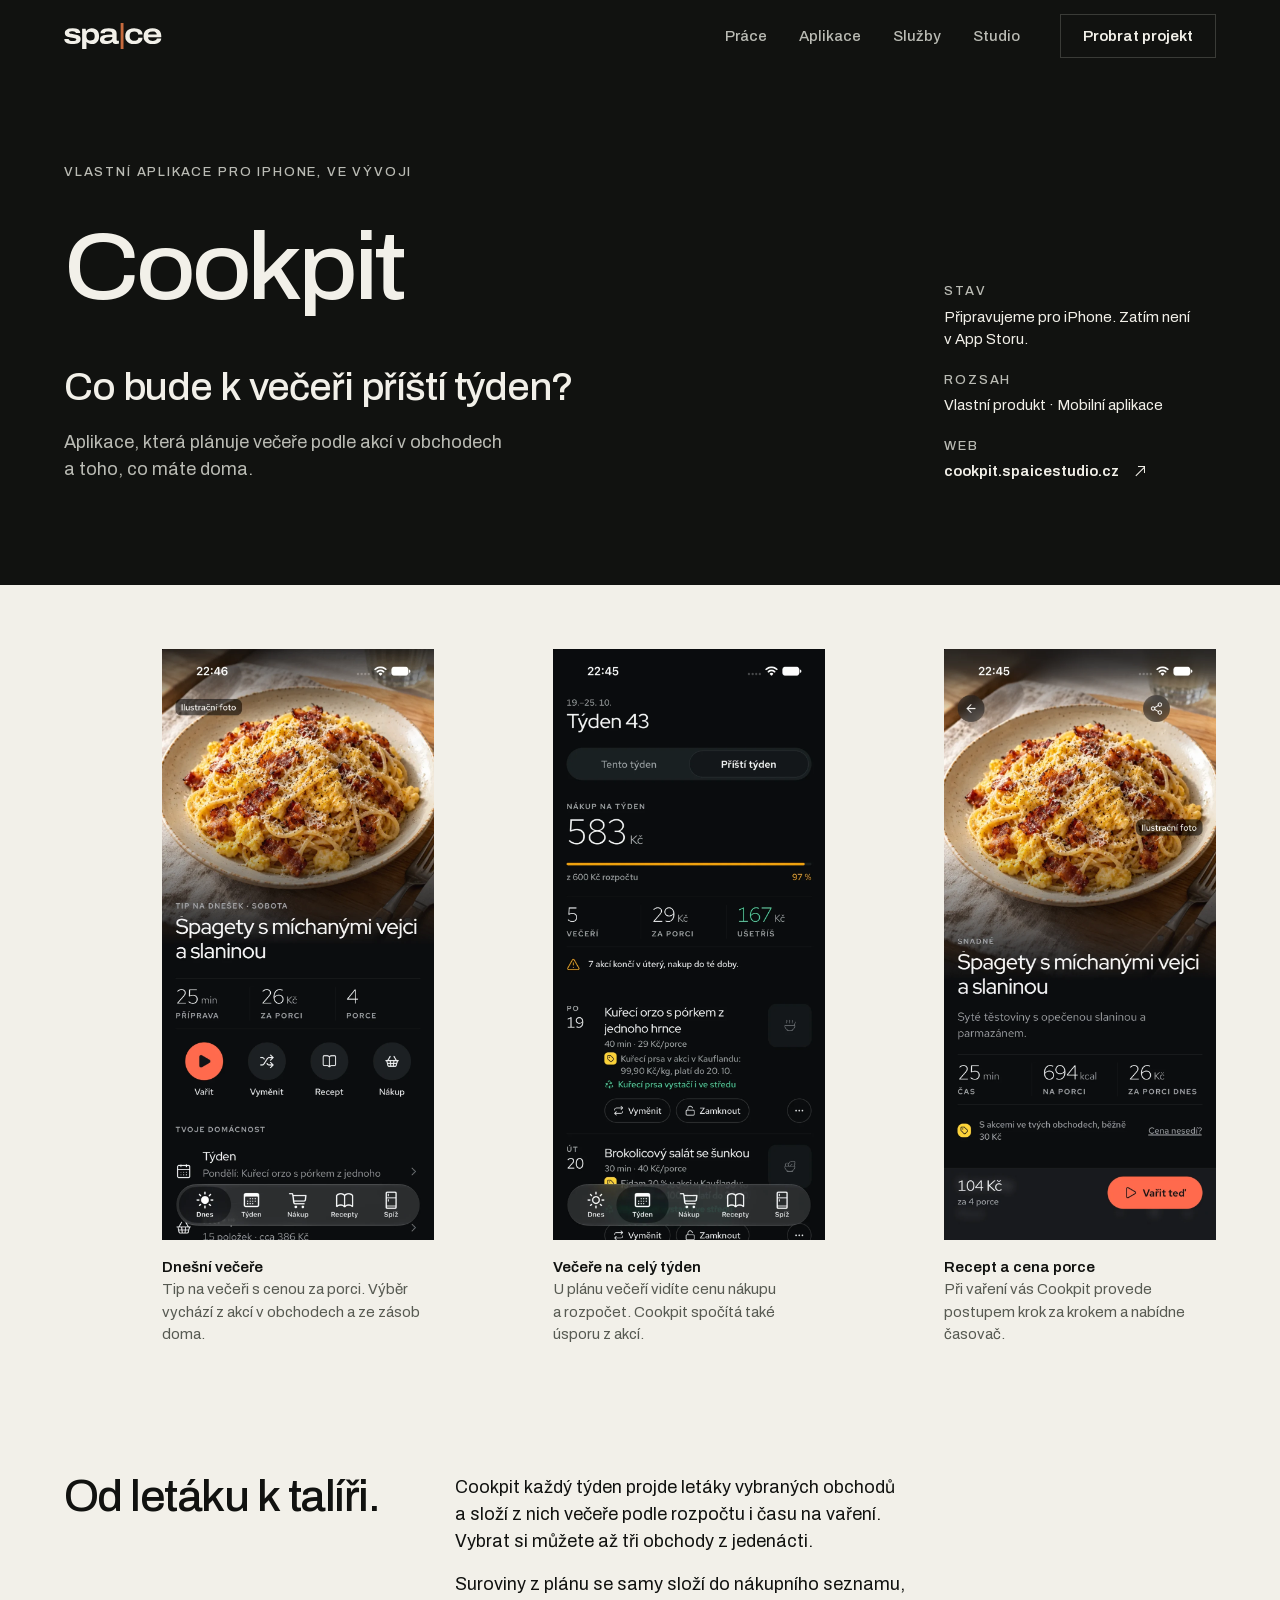
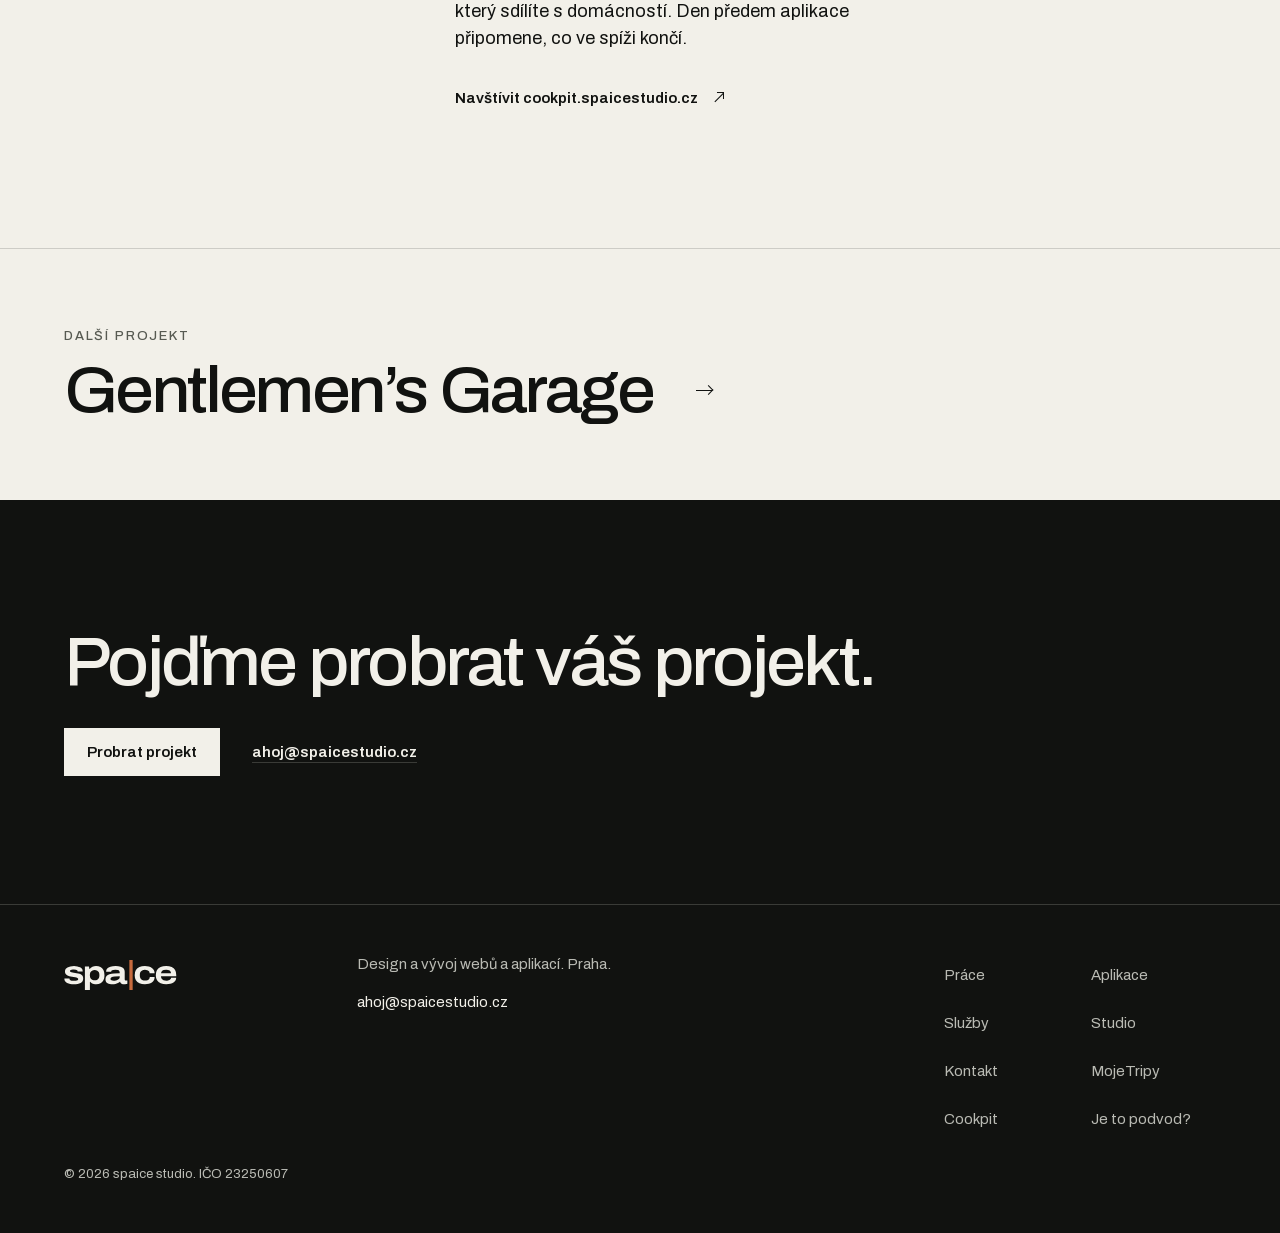
==== commit 08683835: "Nový web: Prostor pro detail, logo Kurzor, aplikace jako vlastní kapitola Úvod se sazbou a záznamem " ====
--- a/prace/cookpit/index.html
+++ b/prace/cookpit/index.html
@@ -3,206 +3,137 @@
 <head>
   <meta charset="utf-8">
   <meta name="viewport" content="width=device-width, initial-scale=1, viewport-fit=cover">
-  <title>Cookpit, večeře podle akcí v obchodech | spaice studio</title>
-  <meta name="description" content="Naplánuje večeře na celý týden podle akcí v obchodech a toho, co máte doma.">
+  <title>Cookpit: večeře podle akcí v obchodech | spaice studio</title>
+  <meta name="description" content="Aplikace, která plánuje večeře podle akcí v obchodech a toho, co máte doma.">
   <link rel="canonical" href="https://spaicestudio.cz/prace/cookpit/">
-  <meta name="theme-color" content="#0a0908">
-  <!-- Náhled při sdílení odkazu na tento projekt. Adresy musí být absolutní. -->
+  <meta name="theme-color" content="#111210">
   <meta property="og:type" content="website">
   <meta property="og:site_name" content="spaice studio">
   <meta property="og:locale" content="cs_CZ">
   <meta property="og:url" content="https://spaicestudio.cz/prace/cookpit/">
-  <meta property="og:title" content="Cookpit, večeře podle akcí v obchodech | spaice studio">
-  <meta property="og:description" content="Naplánuje večeře na celý týden podle akcí v obchodech a toho, co máte doma.">
-  <meta property="og:image" content="https://spaicestudio.cz/assets/img/share-cookpit-2310.jpg">
-  <meta property="og:image:type" content="image/jpeg">
+  <meta property="og:title" content="Cookpit: večeře podle akcí v obchodech | spaice studio">
+  <meta property="og:description" content="Aplikace, která plánuje večeře podle akcí v obchodech a toho, co máte doma.">
+  <meta property="og:image" content="https://spaicestudio.cz/assets/img/share-cookpit-2510.jpg">
   <meta property="og:image:width" content="1200">
   <meta property="og:image:height" content="630">
-  <meta property="og:image:alt" content="Telefon s aplikací Cookpit vedle talíře špaget v kuchyni. Nápis: Cookpit, vlastní aplikace pro iPhone, brzy v App Storu.">
   <meta name="twitter:card" content="summary_large_image">
-  <link rel="icon" href="../../favicon.svg" type="image/svg+xml">
-  <link rel="icon" href="../../favicon.ico" sizes="48x48">
-  <link rel="apple-touch-icon" href="../../apple-touch-icon.png">
+  <link rel="icon" href="../../assets/logo/favicon.svg" type="image/svg+xml">
+  <link rel="icon" href="../../assets/logo/favicon.ico" sizes="48x48">
+  <link rel="apple-touch-icon" href="../../assets/logo/apple-touch-icon.png">
   <link rel="preload" href="../../assets/fonts/archivo-latin.woff2" as="font" type="font/woff2" crossorigin>
   <link rel="preload" href="../../assets/fonts/archivo-latin-ext.woff2" as="font" type="font/woff2" crossorigin>
   <link rel="stylesheet" href="../../assets/css/style.css">
-  <script>document.documentElement.classList.add('js');setTimeout(function(){if(!window.spaiceReady)document.documentElement.classList.add('no-script-run')},3000)</script>
   <script src="../../assets/js/main.js" defer></script>
 </head>
 <body>
 <!--email_off-->
   <a class="skip" href="#obsah">Přeskočit na obsah</a>
 
-  <header class="nav" data-nav>
-    <div class="nav__inner">
-      <a class="logo" href="../../" aria-label="spaice studio, úvodní stránka">spa<span class="logo__i">ı</span>ce</a>
+  <header class="nav">
+    <div class="nav__inner frame">
+      <a class="logo" href="../../" aria-label="spaice studio, úvodní stránka"><svg class="logo__svg" viewBox="26.1 76 3417 910" aria-hidden="true" focusable="false"><path d="M322.4 812Q264.9 812 213.4 801.8Q161.9 791.7 122.6 771.9Q83.3 752 60.7 721.5Q38.1 691 38.1 649.8Q38.1 645.2 38.5 641.3Q38.9 637.4 39.7 633.9H192.9Q192.6 635.7 192.4 638.4Q192.1 641.1 192.1 643.1Q192.5 666.9 211.1 681.4Q229.7 695.9 259.7 702.3Q289.8 708.7 324.1 708.7Q355.7 708.7 386.4 704.6Q417.2 700.4 437.2 688.9Q457.2 677.4 457.2 654.8Q457.2 630.4 433.2 619.2Q409.2 607.9 366.9 601.3Q324.5 594.7 269.1 586Q226 578.8 187.5 568Q149 557.1 119.1 539.6Q89.3 522 72.2 494.2Q55.1 466.4 55.1 425.6Q55.1 381.5 75.4 350.5Q95.6 319.4 132.3 299.7Q169 279.9 219.5 270.6Q270 261.2 330.5 261.2Q385 261.2 432.2 270.5Q479.4 279.8 515.4 298.5Q551.4 317.2 572 345.1Q592.6 373.1 592.6 409.6Q592.6 414 592.5 418.5Q592.4 423 591.6 425.9H439.1V420.4Q439.1 400.9 423.7 388.7Q408.2 376.5 383.3 370.4Q358.4 364.3 327.9 364.3Q314.1 364.3 293.5 365.8Q272.8 367.4 252.9 372.1Q233 376.8 219.7 385.6Q206.3 394.5 206.3 409.9Q206.3 429.7 228.2 439.7Q250.1 449.8 286 455.4Q321.8 461 363.7 467.9Q409.8 475.1 453.8 484.2Q497.8 493.3 532.6 510.2Q567.4 527.1 588 557Q608.6 586.9 608.6 635.9Q608.6 685.4 588.1 719.3Q567.6 753.2 529.8 773.6Q492.1 794 439.4 803Q386.7 812 322.4 812Z M660.4 986.1V273H783.4L796.2 352.5H804.1Q838.7 303.1 888.7 282Q938.8 261 998.2 261Q1075.3 261 1132.6 290.7Q1189.9 320.5 1222 381.5Q1254 442.5 1254 536.5Q1254 630 1222.1 691.3Q1190.3 752.5 1134.3 782.3Q1078.3 812 1004.8 812Q967.1 812 932.2 803.8Q897.3 795.6 868.4 778.9Q839.6 762.1 819.1 736.9H812V986.1ZM956.7 690.3Q1004.1 690.3 1035.6 673.1Q1067.2 655.9 1083.2 623.4Q1099.3 591 1099.3 545.5V527.9Q1099.3 481.4 1083.2 448.9Q1067.2 416.3 1035 399.5Q1002.9 382.7 955.6 382.7Q909.1 382.7 876.6 400.5Q844.2 418.2 827.7 451.3Q811.2 484.5 811.2 531.1V541.2Q811.2 575.8 820.6 603.6Q830 631.5 848.6 650.5Q867.1 669.5 894.2 679.9Q921.4 690.3 956.7 690.3Z M1495.4 812Q1453.6 812 1415.6 805Q1377.5 798 1347.9 781.1Q1318.3 764.1 1301.4 734.3Q1284.5 704.4 1284.5 658.5Q1284.5 597.1 1316.2 561.1Q1347.9 525.1 1406 507.6Q1464.2 490.2 1543.1 484.8Q1622.1 479.4 1715.9 479.4V454.3Q1715.9 424.6 1702.2 405.9Q1688.6 387.3 1660.1 378.6Q1631.5 369.9 1585.1 369.9Q1547.3 369.9 1518.4 376.1Q1489.4 382.2 1473.3 393.9Q1457.2 405.6 1457.2 422.9V433.6H1305.9Q1304.9 429.4 1304.7 425.5Q1304.4 421.6 1304.4 416.3Q1304.4 369.6 1337.5 334.7Q1370.7 299.7 1434.9 280.4Q1499.2 261 1592.6 261Q1681.7 261 1742.9 278.7Q1804.2 296.4 1835.9 334.7Q1867.6 373 1867.6 435.8V661.4Q1867.6 679.7 1876 689.6Q1884.3 699.5 1901.4 699.5H1947.9V794.6Q1936.5 799.2 1910.4 805.5Q1884.2 811.8 1851.8 811.8Q1810.5 811.8 1785 801.7Q1759.6 791.7 1746.6 774.1Q1733.7 756.5 1728.5 734.5H1721Q1695.6 758.2 1661.3 775.9Q1626.9 793.7 1585.2 802.8Q1543.6 812 1495.4 812ZM1538.1 702.5Q1566.2 702.5 1597 695.7Q1627.9 688.9 1655 675.8Q1682.2 662.7 1699 643Q1715.9 623.2 1715.9 597.3V569Q1623.5 569 1561.2 576.6Q1498.8 584.2 1467.6 601.8Q1436.3 619.4 1436.3 650.1Q1436.3 670.7 1450.6 682Q1464.9 693.3 1488.3 697.9Q1511.7 702.5 1538.1 702.5Z M2481.7 812Q2383.7 812 2313.9 781.7Q2244 751.4 2207.1 690.1Q2170.2 628.8 2170.2 536.2Q2170.2 443.3 2207.2 382.3Q2244.3 321.3 2314.1 291.1Q2383.9 260.9 2481.7 260.9Q2544 260.9 2597.4 274.4Q2650.8 287.8 2690.9 315.2Q2731 342.6 2753 383.3Q2775 423.9 2775 478.1H2622.2Q2622.2 444.1 2603.8 420.8Q2585.3 397.4 2553.6 385.4Q2521.9 373.3 2481.3 373.3Q2430.9 373.3 2396.3 391.1Q2361.7 408.9 2344.1 442.8Q2326.4 476.8 2326.4 526V546.7Q2326.4 595.2 2344.5 629.5Q2362.5 663.8 2398.3 681.8Q2434 699.7 2486.8 699.7Q2526.8 699.7 2558.6 686.8Q2590.5 674 2609.4 650Q2628.3 626.1 2628.3 594H2775Q2775 648.5 2752.7 689.5Q2730.4 730.5 2690.8 757.7Q2651.2 784.8 2597.6 798.4Q2544 812 2481.7 812Z M3129.3 812Q3029.9 812 2958.6 782.6Q2887.3 753.2 2848.9 692.1Q2810.5 631 2810.5 536.8Q2810.5 443.9 2848.3 382.7Q2886 321.4 2956.4 291.2Q3026.9 261 3124.2 261Q3223.6 261 3292.2 290.8Q3360.8 320.5 3396 379.7Q3431.1 438.8 3431.1 527.6V570.5H2968.4Q2970.8 616.9 2990.2 646.3Q3009.6 675.8 3045.5 689.4Q3081.5 703.1 3131.8 703.1Q3155.6 703.1 3180.3 697.6Q3205 692.2 3225.8 681.5Q3246.7 670.9 3260.2 654.5Q3273.8 638.2 3275.5 616H3428.7Q3428.7 660.2 3407.8 696.5Q3386.9 732.8 3347.5 758.5Q3308.1 784.2 3252.8 798.1Q3197.5 812 3129.3 812ZM2969 478.2H3271.3Q3271.3 450.6 3260.4 430.4Q3249.5 410.2 3229.9 396.7Q3210.3 383.3 3184.1 376.7Q3158 370.2 3127.3 370.2Q3081.2 370.2 3047.1 382.5Q3013 394.9 2993.5 419.1Q2974 443.4 2969 478.2Z" fill="currentColor"/><rect x="2009" y="76" width="100" height="910" fill="#c66a3d"/></svg></a>
       <nav class="nav__links" aria-label="Hlavní navigace">
-        <a href="../../#prace" aria-current="true">Práce</a>
-        <button class="nav__apps" type="button" aria-expanded="false" aria-controls="aplikace" data-apps-toggle>Naše aplikace<span class="nav__plus" aria-hidden="true"></span></button>
+        <a href="../../#prace">Práce</a>
+        <a href="../../#aplikace">Aplikace</a>
         <a href="../../#sluzby">Služby</a>
+        <a href="../../#studio">Studio</a>
       </nav>
-      <a class="btn btn--sm nav__cta" href="../../#kontakt">Probrat projekt<span class="arrow" aria-hidden="true"></span></a>
+      <a class="btn btn--line nav__cta" href="../../#kontakt">Probrat projekt</a>
       <button class="nav__toggle" type="button" aria-expanded="false" aria-controls="menu" data-menu-toggle>Menu</button>
-    </div>
-    <div class="apps" id="aplikace" data-apps hidden>
-      <div class="apps__inner wrap">
-        <ul class="apps__list" aria-label="Naše aplikace">
-          <li>
-            <a class="app" href="https://apps.apple.com/cz/app/mojetripy/id6815389423" target="_blank" rel="noopener" data-preview="0">
-              <img class="app__icon" src="../../assets/img/app-mojetripy.webp" alt="" width="40" height="40" loading="lazy" decoding="async">
-              <span class="app__name">MojeTripy</span>
-              <span class="app__desc">Plán cesty den po dni</span>
-              <span class="app__status">App Store<span class="arrow arrow--out" aria-hidden="true"></span></span>
-            </a>
-          </li>
-          <li>
-            <a class="app" href="https://cookpit.spaicestudio.cz/" data-preview="1">
-              <img class="app__icon" src="../../assets/img/app-cookpit.webp" alt="" width="40" height="40" loading="lazy" decoding="async">
-              <span class="app__name">Cookpit</span>
-              <span class="app__desc">Večeře na týden</span>
-              <span class="app__status">Před vydáním</span>
-            </a>
-          </li>
-          <li>
-            <a class="app" href="https://jetopodvod.spaicestudio.cz/" data-preview="2">
-              <img class="app__icon" src="../../assets/img/app-jetopodvod.webp" alt="" width="40" height="40" loading="lazy" decoding="async">
-              <span class="app__name">Je to podvod?</span>
-              <span class="app__desc">Podezřelé zprávy a&nbsp;odkazy</span>
-              <span class="app__status">Před vydáním</span>
-            </a>
-          </li>
-        </ul>
-        <div class="apps__preview phone" aria-hidden="true">
-          <div class="phone__screen">
-            <img class="is-active" src="../../assets/img/mt-main-2610.webp" alt="" width="804" height="1748" loading="lazy" decoding="async">
-            <img src="../../assets/img/uv-dnes.webp" alt="" width="900" height="1957" loading="lazy" decoding="async">
-            <img src="../../assets/img/app-preview-jetopodvod.webp" alt="" width="900" height="1957" loading="lazy" decoding="async">
-          </div>
-        </div>
-      </div>
     </div>
   </header>
 
   <div class="menu" id="menu" data-menu hidden>
-    <nav aria-label="Mobilní navigace">
-      <a class="menu__link" href="../../#prace">Práce</a>
-      <a class="menu__link" href="../../#sluzby">Služby</a>
-      <div class="menu__apps">
-        <p class="menu__label">Naše aplikace</p>
-        <ul aria-label="Naše aplikace">
-          <li>
-            <a class="app" href="https://apps.apple.com/cz/app/mojetripy/id6815389423" target="_blank" rel="noopener">
-              <img class="app__icon" src="../../assets/img/app-mojetripy.webp" alt="" width="40" height="40" loading="lazy" decoding="async">
-              <span class="app__name">MojeTripy</span>
-              <span class="app__desc">Plán cesty den po dni</span>
-              <span class="app__status">App Store<span class="arrow arrow--out" aria-hidden="true"></span></span>
-            </a>
-          </li>
-          <li>
-            <a class="app" href="https://cookpit.spaicestudio.cz/">
-              <img class="app__icon" src="../../assets/img/app-cookpit.webp" alt="" width="40" height="40" loading="lazy" decoding="async">
-              <span class="app__name">Cookpit</span>
-              <span class="app__desc">Večeře na týden</span>
-              <span class="app__status">Před vydáním</span>
-            </a>
-          </li>
-          <li>
-            <a class="app" href="https://jetopodvod.spaicestudio.cz/">
-              <img class="app__icon" src="../../assets/img/app-jetopodvod.webp" alt="" width="40" height="40" loading="lazy" decoding="async">
-              <span class="app__name">Je to podvod?</span>
-              <span class="app__desc">Podezřelé zprávy a&nbsp;odkazy</span>
-              <span class="app__status">Před vydáním</span>
-            </a>
-          </li>
-        </ul>
-      </div>
+    <nav class="menu__links frame" aria-label="Mobilní navigace">
+      <a href="../../#prace">Práce</a>
+      <a href="../../#aplikace">Aplikace</a>
+      <a href="../../#sluzby">Služby</a>
+      <a href="../../#studio">Studio</a>
+      <a href="../../#kontakt">Kontakt</a>
     </nav>
-    <div class="menu__foot">
-      <a class="btn btn--solid btn--lg" href="../../#kontakt">Probrat projekt<span class="arrow" aria-hidden="true"></span></a>
-      <a class="menu__mail" href="mailto:ahoj@spaicestudio.cz">ahoj@spaicestudio.cz</a>
-    </div>
+    <p class="menu__mail frame"><a href="mailto:ahoj@spaicestudio.cz">ahoj@spaicestudio.cz</a></p>
   </div>
 
   <main id="obsah">
-    <article class="case work--bleed" aria-labelledby="case-title">
-      <header class="case__head wrap" data-top>
-        <p class="case__kind">Vlastní aplikace pro iPhone, před vydáním v&nbsp;App Storu</p>
-        <h1 class="case__name" id="case-title">Cookpit</h1>
+    <article aria-labelledby="case-title">
+      <header class="case-hero">
+        <div class="case-hero__inner frame grid">
+          <p class="hero__label">Vlastní aplikace pro iPhone, ve vývoji</p>
+          <h1 class="case-hero__name" id="case-title">Cookpit</h1>
+          <p class="case-hero__claim">Co bude k&nbsp;večeři příští týden?</p>
+          <p class="case-hero__lead">Aplikace, která plánuje večeře podle akcí v&nbsp;obchodech a&nbsp;toho, co máte doma.</p>
+          <dl class="case-hero__facts">
+          <div><dt>Stav</dt><dd>Připravujeme pro iPhone. Zatím není v&nbsp;App Storu.</dd></div>
+          <div><dt>Rozsah</dt><dd>Vlastní produkt · Mobilní aplikace</dd></div>
+          <div><dt>Web</dt><dd><a class="more" href="https://cookpit.spaicestudio.cz/" target="_blank" rel="noopener">cookpit.spaicestudio.cz<span class="arrow arrow--out" aria-hidden="true"></span></a></dd></div>
+          </dl>
+        </div>
       </header>
 
-      <figure class="work__media" aria-hidden="true">
-        <div class="work__frame" style="--focus-x:.63;--focus-y:.58">
-          <div class="work__zoom">
-            <div class="stage" data-stage data-w="2752" data-h="1536" data-interval="5600">
-              <img class="stage__bg" src="../../assets/img/scene-uv-2048.webp" srcset="../../assets/img/scene-uv-1200.webp 1200w, ../../assets/img/scene-uv-2048.webp 2048w, ../../assets/img/scene-uv-2752.webp 2752w" sizes="(max-width: 900px) 700px, 100vw" width="2752" height="1536" alt="" fetchpriority="high" decoding="async">
-              <div class="screen screen--phone" data-quad="1638,599.5 1917,597 1841,1184 1563,1166" data-src-w="804" data-src-h="1748">
-                  <img class="is-active" src="../../assets/img/uv-dnes.webp" alt="" width="900" height="1957" decoding="async">
-                  <img src="../../assets/img/uv-tyden.webp" alt="" width="900" height="1957" loading="lazy" decoding="async">
-                  <img src="../../assets/img/uv-detail.webp" alt="" width="900" height="1957" loading="lazy" decoding="async">
-              </div>
-            </div>
+      <div class="paper case">
+      <div class="case__screens frame grid">
+          <figure class="case__screen">
+            <img src="../../assets/img/uv-dnes.webp" alt="" width="900" height="1957" decoding="async">
+            <figcaption><strong>Dnešní večeře</strong> Tip na večeři s&nbsp;cenou za porci. Výběr vychází z&nbsp;akcí v&nbsp;obchodech a&nbsp;ze zásob doma.</figcaption>
+          </figure>
+          <figure class="case__screen">
+            <img src="../../assets/img/uv-tyden.webp" alt="" width="900" height="1957" loading="lazy" decoding="async">
+            <figcaption><strong>Večeře na celý týden</strong> U&nbsp;plánu večeří vidíte cenu nákupu a&nbsp;rozpočet. Cookpit spočítá také úsporu z&nbsp;akcí.</figcaption>
+          </figure>
+          <figure class="case__screen">
+            <img src="../../assets/img/uv-detail.webp" alt="" width="900" height="1957" loading="lazy" decoding="async">
+            <figcaption><strong>Recept a&nbsp;cena porce</strong> Při vaření vás Cookpit provede postupem krok za krokem a&nbsp;nabídne časovač.</figcaption>
+          </figure>
+      </div>
+
+        <div class="case__story frame grid">
+          <h2 class="case__story-title">Od letáku k&nbsp;talíři.</h2>
+          <div class="case__story-text">
+          <p>Cookpit každý týden projde letáky vybraných obchodů a&nbsp;složí z&nbsp;nich večeře podle rozpočtu i&nbsp;času na vaření. Vybrat si můžete až tři obchody z&nbsp;jedenácti.</p>
+          <p>Suroviny z&nbsp;plánu se samy složí do nákupního seznamu, který sdílíte s&nbsp;domácností. Den předem aplikace připomene, co ve spíži končí.</p>
+            <a class="more" href="https://cookpit.spaicestudio.cz/" target="_blank" rel="noopener">Navštívit cookpit.spaicestudio.cz<span class="arrow arrow--out" aria-hidden="true"></span></a>
           </div>
         </div>
-      </figure>
 
-      <div class="case__body wrap">
-        <div class="case__text" data-reveal>
-          <p class="case__lead">Naplánuje večeře na celý týden podle akcí v&nbsp;obchodech a&nbsp;toho, co máte doma.</p>
-          <p class="case__more">Cookpit hlídá zásoby ve spíži a&nbsp;jejich trvanlivost. Z&nbsp;plánu sestaví nákupní seznam, který sdílíte s&nbsp;domácností.</p>
-        </div>
-        <div class="case__side" data-reveal style="--d:.08s">
-          <ul class="work__facts">
-            <li>467&nbsp;receptů</li>
-            <li>Akce z&nbsp;11&nbsp;obchodů včetně Lidlu, Kauflandu a&nbsp;Albertu</li>
-          </ul>
-          <a class="link link--url" href="https://cookpit.spaicestudio.cz/" target="_blank" rel="noopener">cookpit.spaicestudio.cz<span class="arrow arrow--out" aria-hidden="true"></span></a>
-        </div>
       </div>
-      <ul class="screens wrap" aria-label="Obrazovky aplikace Cookpit">
-        <li class="screens__item" data-reveal>
-          <div class="phone"><div class="phone__screen"><img src="../../assets/img/uv-dnes.webp" alt="Obrazovka Dnes: tip na večeři s časem přípravy, cenou za porci a počtem porcí." width="900" height="1957" loading="lazy" decoding="async"></div></div>
-          <h2>Dnešní večeře</h2>
-          <p>Tip na večeři s&nbsp;cenou za porci. Výběr vychází z&nbsp;akcí v&nbsp;obchodech a&nbsp;ze zásob doma.</p>
-        </li>
-        <li class="screens__item" data-reveal style="--d:.08s">
-          <div class="phone"><div class="phone__screen"><img src="../../assets/img/uv-tyden.webp" alt="Obrazovka Týden: jídelníček, cena nákupu, rozpočet a úspora díky akcím." width="900" height="1957" loading="lazy" decoding="async"></div></div>
-          <h2>Večeře na celý týden</h2>
-          <p>U&nbsp;plánu večeří vidíte cenu nákupu a&nbsp;rozpočet. Cookpit spočítá také úsporu z&nbsp;akcí v&nbsp;obchodech.</p>
-        </li>
-        <li class="screens__item" data-reveal style="--d:.16s">
-          <div class="phone"><div class="phone__screen"><img src="../../assets/img/uv-detail.webp" alt="Detail receptu: suroviny, cena za porci podle dnešních akcí a postup." width="900" height="1957" loading="lazy" decoding="async"></div></div>
-          <h2>Recept a&nbsp;cena porce</h2>
-          <p>U&nbsp;receptu vidíte cenu za porci. Při vaření vás Cookpit provede postupem krok za krokem a&nbsp;nabídne časovač.</p>
-        </li>
-      </ul>
     </article>
 
     <nav class="next" aria-label="Další projekt">
-      <a class="next__link wrap" href="../gentlemens-garage/">
-        <span class="next__label">Další projekt<span class="arrow" aria-hidden="true"></span></span>
-        <span class="next__name">Gentlemen’s Garage</span>
+      <a class="next__link frame" href="../gentlemens-garage/">
+        <span class="eyebrow">Další projekt</span>
+        <span class="next__name">Gentlemen’s Garage<span class="arrow" aria-hidden="true"></span></span>
       </a>
     </nav>
 
-    <section class="cta" aria-labelledby="cta-title">
-      <div class="wrap">
-        <h2 class="headline" id="cta-title">Proberme vaše zadání</h2>
-        <a class="btn btn--solid btn--lg" href="../../#kontakt" data-reveal style="--d:.06s">Probrat projekt<span class="arrow" aria-hidden="true"></span></a>
+    <section class="ink case-cta" aria-labelledby="cta-title">
+      <div class="frame grid">
+        <h2 class="section-title" id="cta-title">Pojďme probrat váš projekt.</h2>
+        <div class="case-cta__actions">
+          <a class="btn btn--solid" href="../../#kontakt">Probrat projekt</a>
+          <a class="hero__more" href="mailto:ahoj@spaicestudio.cz">ahoj@spaicestudio.cz</a>
+        </div>
       </div>
     </section>
   </main>
 
   <footer class="footer">
-    <div class="footer__inner wrap">
-      <a class="logo logo--footer" href="../../" aria-label="spaice studio, úvodní stránka">spa<span class="logo__i">ı</span>ce</a>
-      <p class="footer__tag">Weby a&nbsp;mobilní aplikace. Praha.</p>
+    <div class="footer__inner frame grid">
+      <a class="logo footer__logo" href="../../" aria-label="spaice studio, úvodní stránka"><svg class="logo__svg" viewBox="26.1 76 3417 910" aria-hidden="true" focusable="false"><path d="M322.4 812Q264.9 812 213.4 801.8Q161.9 791.7 122.6 771.9Q83.3 752 60.7 721.5Q38.1 691 38.1 649.8Q38.1 645.2 38.5 641.3Q38.9 637.4 39.7 633.9H192.9Q192.6 635.7 192.4 638.4Q192.1 641.1 192.1 643.1Q192.5 666.9 211.1 681.4Q229.7 695.9 259.7 702.3Q289.8 708.7 324.1 708.7Q355.7 708.7 386.4 704.6Q417.2 700.4 437.2 688.9Q457.2 677.4 457.2 654.8Q457.2 630.4 433.2 619.2Q409.2 607.9 366.9 601.3Q324.5 594.7 269.1 586Q226 578.8 187.5 568Q149 557.1 119.1 539.6Q89.3 522 72.2 494.2Q55.1 466.4 55.1 425.6Q55.1 381.5 75.4 350.5Q95.6 319.4 132.3 299.7Q169 279.9 219.5 270.6Q270 261.2 330.5 261.2Q385 261.2 432.2 270.5Q479.4 279.8 515.4 298.5Q551.4 317.2 572 345.1Q592.6 373.1 592.6 409.6Q592.6 414 592.5 418.5Q592.4 423 591.6 425.9H439.1V420.4Q439.1 400.9 423.7 388.7Q408.2 376.5 383.3 370.4Q358.4 364.3 327.9 364.3Q314.1 364.3 293.5 365.8Q272.8 367.4 252.9 372.1Q233 376.8 219.7 385.6Q206.3 394.5 206.3 409.9Q206.3 429.7 228.2 439.7Q250.1 449.8 286 455.4Q321.8 461 363.7 467.9Q409.8 475.1 453.8 484.2Q497.8 493.3 532.6 510.2Q567.4 527.1 588 557Q608.6 586.9 608.6 635.9Q608.6 685.4 588.1 719.3Q567.6 753.2 529.8 773.6Q492.1 794 439.4 803Q386.7 812 322.4 812Z M660.4 986.1V273H783.4L796.2 352.5H804.1Q838.7 303.1 888.7 282Q938.8 261 998.2 261Q1075.3 261 1132.6 290.7Q1189.9 320.5 1222 381.5Q1254 442.5 1254 536.5Q1254 630 1222.1 691.3Q1190.3 752.5 1134.3 782.3Q1078.3 812 1004.8 812Q967.1 812 932.2 803.8Q897.3 795.6 868.4 778.9Q839.6 762.1 819.1 736.9H812V986.1ZM956.7 690.3Q1004.1 690.3 1035.6 673.1Q1067.2 655.9 1083.2 623.4Q1099.3 591 1099.3 545.5V527.9Q1099.3 481.4 1083.2 448.9Q1067.2 416.3 1035 399.5Q1002.9 382.7 955.6 382.7Q909.1 382.7 876.6 400.5Q844.2 418.2 827.7 451.3Q811.2 484.5 811.2 531.1V541.2Q811.2 575.8 820.6 603.6Q830 631.5 848.6 650.5Q867.1 669.5 894.2 679.9Q921.4 690.3 956.7 690.3Z M1495.4 812Q1453.6 812 1415.6 805Q1377.5 798 1347.9 781.1Q1318.3 764.1 1301.4 734.3Q1284.5 704.4 1284.5 658.5Q1284.5 597.1 1316.2 561.1Q1347.9 525.1 1406 507.6Q1464.2 490.2 1543.1 484.8Q1622.1 479.4 1715.9 479.4V454.3Q1715.9 424.6 1702.2 405.9Q1688.6 387.3 1660.1 378.6Q1631.5 369.9 1585.1 369.9Q1547.3 369.9 1518.4 376.1Q1489.4 382.2 1473.3 393.9Q1457.2 405.6 1457.2 422.9V433.6H1305.9Q1304.9 429.4 1304.7 425.5Q1304.4 421.6 1304.4 416.3Q1304.4 369.6 1337.5 334.7Q1370.7 299.7 1434.9 280.4Q1499.2 261 1592.6 261Q1681.7 261 1742.9 278.7Q1804.2 296.4 1835.9 334.7Q1867.6 373 1867.6 435.8V661.4Q1867.6 679.7 1876 689.6Q1884.3 699.5 1901.4 699.5H1947.9V794.6Q1936.5 799.2 1910.4 805.5Q1884.2 811.8 1851.8 811.8Q1810.5 811.8 1785 801.7Q1759.6 791.7 1746.6 774.1Q1733.7 756.5 1728.5 734.5H1721Q1695.6 758.2 1661.3 775.9Q1626.9 793.7 1585.2 802.8Q1543.6 812 1495.4 812ZM1538.1 702.5Q1566.2 702.5 1597 695.7Q1627.9 688.9 1655 675.8Q1682.2 662.7 1699 643Q1715.9 623.2 1715.9 597.3V569Q1623.5 569 1561.2 576.6Q1498.8 584.2 1467.6 601.8Q1436.3 619.4 1436.3 650.1Q1436.3 670.7 1450.6 682Q1464.9 693.3 1488.3 697.9Q1511.7 702.5 1538.1 702.5Z M2481.7 812Q2383.7 812 2313.9 781.7Q2244 751.4 2207.1 690.1Q2170.2 628.8 2170.2 536.2Q2170.2 443.3 2207.2 382.3Q2244.3 321.3 2314.1 291.1Q2383.9 260.9 2481.7 260.9Q2544 260.9 2597.4 274.4Q2650.8 287.8 2690.9 315.2Q2731 342.6 2753 383.3Q2775 423.9 2775 478.1H2622.2Q2622.2 444.1 2603.8 420.8Q2585.3 397.4 2553.6 385.4Q2521.9 373.3 2481.3 373.3Q2430.9 373.3 2396.3 391.1Q2361.7 408.9 2344.1 442.8Q2326.4 476.8 2326.4 526V546.7Q2326.4 595.2 2344.5 629.5Q2362.5 663.8 2398.3 681.8Q2434 699.7 2486.8 699.7Q2526.8 699.7 2558.6 686.8Q2590.5 674 2609.4 650Q2628.3 626.1 2628.3 594H2775Q2775 648.5 2752.7 689.5Q2730.4 730.5 2690.8 757.7Q2651.2 784.8 2597.6 798.4Q2544 812 2481.7 812Z M3129.3 812Q3029.9 812 2958.6 782.6Q2887.3 753.2 2848.9 692.1Q2810.5 631 2810.5 536.8Q2810.5 443.9 2848.3 382.7Q2886 321.4 2956.4 291.2Q3026.9 261 3124.2 261Q3223.6 261 3292.2 290.8Q3360.8 320.5 3396 379.7Q3431.1 438.8 3431.1 527.6V570.5H2968.4Q2970.8 616.9 2990.2 646.3Q3009.6 675.8 3045.5 689.4Q3081.5 703.1 3131.8 703.1Q3155.6 703.1 3180.3 697.6Q3205 692.2 3225.8 681.5Q3246.7 670.9 3260.2 654.5Q3273.8 638.2 3275.5 616H3428.7Q3428.7 660.2 3407.8 696.5Q3386.9 732.8 3347.5 758.5Q3308.1 784.2 3252.8 798.1Q3197.5 812 3129.3 812ZM2969 478.2H3271.3Q3271.3 450.6 3260.4 430.4Q3249.5 410.2 3229.9 396.7Q3210.3 383.3 3184.1 376.7Q3158 370.2 3127.3 370.2Q3081.2 370.2 3047.1 382.5Q3013 394.9 2993.5 419.1Q2974 443.4 2969 478.2Z" fill="currentColor"/><rect x="2009" y="76" width="100" height="910" fill="#c66a3d"/></svg></a>
+      <div class="footer__about">
+        <p>Design a&nbsp;vývoj webů a&nbsp;aplikací. Praha.</p>
+        <a class="footer__mail" href="mailto:ahoj@spaicestudio.cz">ahoj@spaicestudio.cz</a>
+      </div>
       <nav class="footer__nav" aria-label="Patička">
         <a href="../../#prace">Práce</a>
+        <a href="../../#aplikace">Aplikace</a>
         <a href="../../#sluzby">Služby</a>
+        <a href="../../#studio">Studio</a>
         <a href="../../#kontakt">Kontakt</a>
+        <a href="../../prace/mojetripy/">MojeTripy</a>
+        <a href="../../prace/cookpit/">Cookpit</a>
+        <a href="https://jetopodvod.spaicestudio.cz/">Je to podvod?</a>
       </nav>
-      <a class="footer__mail" href="mailto:ahoj@spaicestudio.cz">ahoj@spaicestudio.cz</a>
-      <p class="footer__copy">©&nbsp;2026 spaice studio. Petr Chajda, IČO 23250607, Průběžná 1033/4, 100&nbsp;00 Praha&nbsp;10</p>
+      <p class="footer__legal">©&nbsp;2026 spaice studio. IČO 23250607</p>
     </div>
   </footer>
 <!--/email_off-->
--- a/assets/css/style.css
+++ b/assets/css/style.css
@@ -1,6 +1,6 @@
-/* spaice studio
-   Showroom: práce je vystavená jako produkt, ve skutečném světle, se skutečnými obrazovkami.
-   Barvu na stránce má jen slunce. Rozhraní je teplé černobílé, barvy dodávají fotografie a práce. */
+/* spaice studio: Prostor pro detail
+   Vlevo velká sazba a celky, v pravých třech sloupcích detaily:
+   výřezy skutečné práce, popisky a krátké vysvětlení. Tečka z loga je jediný akcent. */
 
 @font-face {
   font-family: "Archivo";
@@ -9,7 +9,7 @@
   font-stretch: 62% 125%;
   font-display: swap;
   src: url("../fonts/archivo-latin-ext.woff2") format("woff2");
-  unicode-range: U+0100-02BA, U+02BD-02C5, U+02C7-02CC, U+02CE-02D7, U+02DD-02FF, U+0304, U+0308, U+0329, U+1D00-1DBF, U+1E00-1E9F, U+1EF2-1EFF, U+2020, U+20A0-20AB, U+20AD-20C4, U+2113, U+2C60-2C7F, U+A720-A7FF;
+  unicode-range: U+0100-02BA, U+02BD-02C5, U+02C7-02CC, U+02CE-02D7, U+02DD-02FF, U+0304, U+0308, U+0329, U+1D00-1DBF, U+1E00-1E9F, U+1EF2-1EFF, U+2020, U+20A0-20AB, U+20AD-20C0, U+2113, U+2C60-2C7F, U+A720-A7FF;
 }
 @font-face {
   font-family: "Archivo";
@@ -22,31 +22,26 @@
 }
 
 :root {
-  color-scheme: dark;
-
-  --bg: #0a0908;
-  --bg-1: #13110f;
-  --line: rgb(242 236 228 / 0.1);
-  --line-2: rgb(242 236 228 / 0.18);
-  --line-3: rgb(242 236 228 / 0.6);
-  --text: #f2eee8;
-  --text-2: #aba398;
-  --text-3: #857d73;
-  --ink: #0a0908;
-  --sun: #ffae57;
-  --error: #ff9584;
+  --ink: #111210;
+  --paper: #f2f0e9;
+  --accent: #c66a3d;
+  --on-ink: #f2f0e9;
+  --on-ink-2: #babbb4;
+  --on-paper: #111210;
+  --on-paper-2: #575a52;
+  --line-ink: rgb(242 240 233 / 0.18);
+  --line-paper: rgb(17 18 16 / 0.16);
+  --error-ink: #ec9a74;
 
   --font: "Archivo", ui-sans-serif, system-ui, -apple-system, "Segoe UI", sans-serif;
-  --ease: cubic-bezier(0.16, 1, 0.3, 1);
-  --ease-io: cubic-bezier(0.65, 0, 0.35, 1);
-
-  --max: 90rem;
-  --pad: clamp(1.25rem, 5vw, 5rem);
-  --gap: clamp(1rem, 2vw, 1.75rem);
-  --nav-h: 4rem;
-}
-
-/* Základ */
+  --ease: cubic-bezier(0.2, 0.7, 0.2, 1);
+
+  --m: clamp(20px, 5vw, 80px);
+  --g: clamp(16px, 1.7vw, 28px);
+  --max: 1600px;
+  --nav-h: 72px;
+  --chapter: clamp(6rem, 10vw, 10rem);
+}
 
 *, *::before, *::after { box-sizing: border-box; }
 
@@ -56,157 +51,117 @@
   scroll-behavior: smooth;
   scroll-padding-top: var(--nav-h);
 }
-/* Na velkých monitorech se celý web plynule zvětší, ať obsah nezůstane drobným sloupcem uprostřed */
-@media (min-width: 1680px) {
-  html { font-size: clamp(16px, calc(16px + (100vw - 1680px) * 0.009), 24px); }
+@media (prefers-reduced-motion: reduce) {
+  html { scroll-behavior: auto; }
+  *, *::before, *::after { transition: none !important; }
 }
 
 body {
-  display: flex;
-  flex-direction: column;
-  min-height: 100svh;
   margin: 0;
-  background: var(--bg);
-  color: var(--text);
+  background: var(--ink);
+  color: var(--on-ink);
   font-family: var(--font);
-  font-size: 1.0625rem;
-  line-height: 1.6;
-  font-stretch: 100%;
+  font-size: 1.125rem;
+  font-weight: 400;
+  line-height: 1.5;
   font-kerning: normal;
   -webkit-font-smoothing: antialiased;
   -moz-osx-font-smoothing: grayscale;
-  text-rendering: optimizeLegibility;
-}
-
-main { flex: 1 0 auto; }
-img, video, svg { display: block; max-width: 100%; }
-h1, h2, h3, h4, p, ul, ol, dl, dd, figure, fieldset { margin: 0; }
-h1, h2, h3, h4 { font-weight: inherit; }
-ul, ol { padding: 0; list-style: none; }
+}
+
+img { display: block; max-width: 100%; height: auto; }
+h1, h2, h3, p, figure, dl, dd { margin: 0; }
+h1, h2, h3 { font-weight: 500; }
+ul { margin: 0; padding: 0; list-style: none; }
 a { color: inherit; }
 button, input, textarea { font: inherit; color: inherit; }
-
-::selection { background: var(--sun); color: var(--ink); }
-
-:focus-visible { outline: 1px solid var(--text); outline-offset: 0.25rem; }
-
-.wrap {
+strong { font-weight: 600; }
+.nowrap { white-space: nowrap; }
+
+:focus-visible { outline: 2px solid currentColor; outline-offset: 4px; }
+
+.skip {
+  position: absolute;
+  top: 0.5rem;
+  left: 0.5rem;
+  z-index: 50;
+  padding: 0.75rem 1rem;
+  background: var(--paper);
+  color: var(--ink);
+  font-weight: 600;
+  transform: translateY(-200%);
+}
+.skip:focus { transform: none; }
+
+.frame {
   width: 100%;
-  max-width: var(--max);
+  max-width: calc(var(--max) + 2 * var(--m));
   margin-inline: auto;
-  padding-inline: var(--pad);
-}
-
-.nowrap { white-space: nowrap; }
-
-.sr-only {
-  position: absolute;
-  width: 1px;
-  height: 1px;
-  margin: -1px;
-  padding: 0;
-  overflow: hidden;
-  clip-path: inset(50%);
-  white-space: nowrap;
-  border: 0;
-}
-
-.skip {
-  position: fixed;
-  left: 0.75rem;
-  top: 0.75rem;
-  z-index: 100;
-  padding: 0.75rem 1.125rem;
-  background: var(--text);
-  color: var(--ink);
-  font-size: 0.75rem;
-  font-weight: 600;
-  letter-spacing: 0.14em;
-  text-transform: uppercase;
-  text-decoration: none;
-  transform: translateY(-200%);
-  transition: transform .3s var(--ease);
-}
-.skip:focus { transform: none; }
-
-/* Typografie: verzálky jen v úvodu, navigaci a tlačítkách, jinak větná sazba */
-
-.display {
-  font-weight: 600;
-  font-stretch: 104%;
-  letter-spacing: 0.004em;
-  line-height: 1;
-  text-transform: uppercase;
-  text-wrap: balance;
-}
-.headline {
-  max-width: 16ch;
-  font-size: clamp(2.25rem, 5vw, 4.75rem);
-  font-weight: 500;
-  font-stretch: 108%;
-  letter-spacing: -0.042em;
-  line-height: 0.98;
-  text-wrap: balance;
-}
-.meta {
-  color: var(--text-2);
-  font-size: 0.75rem;
-  font-weight: 500;
-  font-stretch: 112%;
-  letter-spacing: 0.2em;
-  line-height: 1.5;
-  text-transform: uppercase;
-}
-
-/* Logo: tečka nad „i“ je slunce */
+  padding-inline: var(--m);
+}
+.grid {
+  display: grid;
+  grid-template-columns: repeat(12, minmax(0, 1fr));
+  column-gap: var(--g);
+}
+
+
+/* Logo „Kurzor“: písmeno i je oranžová čára, první tah každé skici */
 .logo {
   display: inline-flex;
-  align-items: baseline;
-  color: var(--text);
-  font-size: 1.4rem;
-  font-weight: 640;
-  font-stretch: 120%;
-  letter-spacing: -0.05em;
+  align-items: center;
+  min-height: 2.75rem;
+  color: var(--on-ink);
+  text-decoration: none;
+}
+.logo__svg { display: block; width: auto; height: 1.625rem; }
+.footer__logo .logo__svg { height: 1.875rem; }
+
+
+/* Tlačítka a odkazy */
+.btn {
+  display: inline-flex;
+  align-items: center;
+  justify-content: center;
+  min-height: 3rem;
+  padding: 0 1.375rem;
+  border: 1px solid transparent;
+  border-radius: 0;
+  font-size: 0.9375rem;
+  font-weight: 600;
   line-height: 1;
   text-decoration: none;
-}
-.logo__i { position: relative; }
-.logo__i::after {
-  content: "";
-  position: absolute;
-  left: 50%;
-  top: 0.02em;
-  width: 0.22em;
-  height: 0.22em;
-  border-radius: 50%;
-  transform: translateX(-50%);
-  background: radial-gradient(circle at 42% 40%, #fff6e8 0%, #ffd7a3 32%, var(--sun) 72%);
-  box-shadow: 0 0 0.3em rgb(255 174 87 / 0.55);
-}
-
-/* Šipka: násada se při najetí prodlouží */
+  white-space: nowrap;
+  cursor: pointer;
+  transition: background-color .2s var(--ease), color .2s var(--ease), border-color .2s var(--ease);
+}
+.btn--solid { background: var(--paper); color: var(--ink); }
+.btn--solid:hover { background: #fff; }
+.btn--line { min-height: 2.75rem; border-color: var(--line-ink); }
+.btn--line:hover { border-color: var(--on-ink); }
+.btn--store { gap: 0.625rem; }
+
 .arrow {
   position: relative;
+  display: inline-block;
   flex: none;
-  display: inline-block;
-  width: 1.875rem;
+  width: 1.5rem;
   height: 0.625rem;
 }
-.arrow::before {
-  content: "";
-  position: absolute;
-  top: 50%;
-  right: 1px;
-  width: 0.875rem;
-  height: 1px;
-  background: currentColor;
-  transition: width .6s var(--ease);
-}
+.arrow::before,
 .arrow::after {
   content: "";
   position: absolute;
   top: 50%;
   right: 1px;
+}
+.arrow::before {
+  width: 1rem;
+  height: 1px;
+  background: currentColor;
+  transition: width .2s var(--ease);
+}
+.arrow::after {
   width: 0.4375rem;
   height: 0.4375rem;
   border-top: 1px solid currentColor;
@@ -216,1050 +171,797 @@
 .arrow--out { width: 1rem; transform: rotate(-45deg); }
 .arrow--out::before { width: 0.75rem; }
 
-/* Tlačítka: ostrý obdélník, tenká linka, výplň najede zleva */
-.btn {
-  position: relative;
-  isolation: isolate;
+.more {
   display: inline-flex;
   align-items: center;
-  justify-content: space-between;
-  gap: 1.375rem;
-  height: 3.25rem;
-  padding: 0 1.125rem 0 1.5rem;
-  overflow: hidden;
-  border: 1px solid var(--line-3);
-  background: transparent;
-  color: var(--text);
-  font-size: 0.75rem;
+  gap: 0.75rem;
+  min-height: 2.75rem;
+  font-size: 0.9375rem;
   font-weight: 600;
-  font-stretch: 112%;
-  letter-spacing: 0.18em;
+  text-decoration: none;
+}
+.more:hover .arrow:not(.arrow--out)::before { width: 1.375rem; }
+
+.eyebrow {
+  font-size: 0.8125rem;
+  font-weight: 500;
+  letter-spacing: 0.14em;
+  line-height: 1.25rem;
+  text-transform: uppercase;
+}
+
+.section-title {
+  grid-column: 1 / 10;
+  font-size: clamp(2.5rem, 1.4rem + 3.6vw, 5rem);
+  font-stretch: 104%;
+  letter-spacing: -0.04em;
   line-height: 1;
-  text-decoration: none;
-  text-transform: uppercase;
-  white-space: nowrap;
-  cursor: pointer;
-  transition: color .5s var(--ease), border-color .5s var(--ease);
-}
-.btn::before {
-  content: "";
-  position: absolute;
-  inset: 0;
-  z-index: -1;
-  background: var(--text);
-  transform: scaleX(0);
-  transform-origin: right center;
-  transition: transform .6s var(--ease);
-}
-.btn:hover,
-.btn:focus-visible { color: var(--ink); border-color: var(--text); }
-.btn:hover::before,
-.btn:focus-visible::before { transform: scaleX(1); transform-origin: left center; }
-.btn:hover .arrow::before,
-.btn:focus-visible .arrow::before { width: 1.75rem; }
-.btn:active { transform: translateY(1px); }
-
-.btn--solid { border-color: var(--text); background: var(--text); color: var(--ink); }
-.btn--solid::before { background: var(--bg); }
-.btn--solid:hover,
-.btn--solid:focus-visible { color: var(--text); }
-
-.btn--sm { height: 2.5rem; gap: 1rem; padding: 0 0.75rem 0 1rem; font-size: 0.6875rem; }
-.btn--sm .arrow { width: 1.5rem; }
-.btn--lg { height: 3.75rem; padding: 0 1.375rem 0 1.75rem; }
-
-.link {
-  display: inline-flex;
-  align-items: center;
-  gap: 1rem;
-  min-height: 2.75rem;
-  color: var(--text);
-  font-size: 0.75rem;
-  font-weight: 600;
-  font-stretch: 112%;
-  letter-spacing: 0.18em;
-  text-decoration: none;
-  text-transform: uppercase;
-}
-.link:hover .arrow::before,
-.link:focus-visible .arrow::before { width: 1.75rem; }
-.link .arrow--out { transition: transform .5s var(--ease); }
-.link:hover .arrow--out,
-.link:focus-visible .arrow--out { transform: rotate(-45deg) translateX(0.25rem); }
-
-/* Navigace */
-
+  text-wrap: balance;
+}
+
+
+/* Navigace: stále nahoře, vždy na tmavé ploše */
 .nav {
   position: fixed;
   inset: 0 0 auto;
-  z-index: 70;
+  z-index: 20;
+  background: var(--ink);
+}
+.nav__inner {
+  display: flex;
+  align-items: center;
+  gap: 2.5rem;
   height: var(--nav-h);
-  border-bottom: 1px solid transparent;
-  transition: background-color .5s var(--ease), border-color .5s var(--ease);
-}
-.nav.is-scrolled,
-.nav.is-open {
-  background: rgb(10 9 8 / 0.86);
-  -webkit-backdrop-filter: blur(14px);
-  backdrop-filter: blur(14px);
-  border-bottom-color: var(--line);
-}
-.nav__inner {
-  position: relative;
+}
+.nav__links {
   display: flex;
-  align-items: center;
-  justify-content: space-between;
-  gap: 1.5rem;
-  height: 100%;
-  max-width: var(--max);
-  margin-inline: auto;
-  padding-inline: var(--pad);
-}
-.nav__links {
-  position: absolute;
-  left: 50%;
-  display: flex;
-  gap: clamp(1.75rem, 3vw, 3rem);
-  transform: translateX(-50%);
+  gap: 2rem;
+  margin-left: auto;
 }
 .nav__links a {
-  position: relative;
-  padding-block: 0.5rem;
-  color: rgb(242 238 232 / 0.8);
-  font-size: 0.75rem;
-  font-weight: 600;
-  font-stretch: 112%;
-  letter-spacing: 0.2em;
+  padding-block: 0.75rem;
+  color: var(--on-ink-2);
+  font-size: 0.9375rem;
+  font-weight: 500;
   text-decoration: none;
-  text-transform: uppercase;
-  transition: color .3s var(--ease);
-}
-.nav__links a::after {
-  content: "";
-  position: absolute;
-  left: 0;
-  right: 0;
-  bottom: 0.15rem;
-  height: 1px;
-  background: currentColor;
-  transform: scaleX(0);
-  transform-origin: right center;
-  transition: transform .5s var(--ease);
-}
-.nav__links a:hover,
-.nav__links a[aria-current="true"] { color: var(--text); }
-.nav__links a:hover::after,
-.nav__links a[aria-current="true"]::after { transform: scaleX(1); transform-origin: left center; }
-
-/* Naše aplikace: tlačítko v navigaci a polička pod ní */
-.nav.has-apps { background: var(--bg); border-bottom-color: var(--line); }
-.nav__apps {
-  display: inline-flex;
-  align-items: center;
-  gap: 0.7em;
-  padding: 0.5rem 0;
+  transition: color .2s var(--ease);
+}
+.nav__links a:hover { color: var(--on-ink); }
+.nav__toggle {
+  display: none;
+  min-height: 2.75rem;
+  padding: 0 0 0 1rem;
   border: 0;
   background: none;
-  color: rgb(242 238 232 / 0.8);
-  font-size: 0.75rem;
+  font-size: 0.9375rem;
   font-weight: 600;
-  font-stretch: 112%;
-  letter-spacing: 0.2em;
-  text-transform: uppercase;
-  cursor: pointer;
-  transition: color .3s var(--ease);
-}
-/* Tenké plus, které se při otevření otočí na křížek */
-.nav__plus { position: relative; width: 0.6rem; height: 0.6rem; transition: transform .45s var(--ease); }
-.nav__plus::before,
-.nav__plus::after { content: ""; position: absolute; left: 50%; top: 50%; background: currentColor; transform: translate(-50%, -50%); }
-.nav__plus::before { width: 100%; height: 1px; }
-.nav__plus::after { width: 1px; height: 100%; }
-.nav__apps:hover,
-.nav__apps[aria-expanded="true"] { color: var(--text); }
-.nav__apps[aria-expanded="true"] .nav__plus { transform: rotate(45deg); }
-
-.apps {
-  position: absolute;
-  inset: 100% 0 auto;
-  background: var(--bg);
-  border-bottom: 1px solid var(--line);
-  clip-path: inset(0 0 100% 0);
-  transition: clip-path .45s var(--ease);
-}
-.apps[hidden] { display: none; }
-.apps.is-open { clip-path: inset(0); }
-.apps__inner {
-  display: grid;
-  grid-template-columns: repeat(12, minmax(0, 1fr));
-  gap: var(--gap);
-  align-items: center;
-  padding-block: 2.25rem 2.75rem;
-}
-.apps__list { grid-column: 1 / span 8; border-top: 1px solid var(--line); }
-.app {
-  display: grid;
-  grid-template-columns: 2.5rem minmax(0, 1fr) auto;
-  column-gap: 1.25rem;
-  align-items: center;
-  padding-block: 1rem;
-  border-bottom: 1px solid var(--line);
-  text-decoration: none;
-}
-.app__icon {
-  grid-row: span 2;
-  width: 2.5rem;
-  height: 2.5rem;
-  border-radius: 22.5%;
-  box-shadow: inset 0 0 0 1px rgb(255 255 255 / 0.08);
-  filter: grayscale(1) brightness(0.8);
-  transition: filter .4s var(--ease);
-}
-.app:is(:hover, :focus-visible, .is-current) .app__icon { filter: none; }
-.app__name {
-  color: var(--text-2);
-  font-size: 1.5rem;
-  font-weight: 500;
-  font-stretch: 108%;
-  letter-spacing: -0.03em;
-  line-height: 1.1;
-  transition: color .3s var(--ease);
-}
-.app:is(:hover, :focus-visible, .is-current) .app__name { color: var(--text); }
-.app__desc { grid-column: 2; color: var(--text-3); font-size: 0.9375rem; line-height: 1.4; }
-.app__status {
-  grid-column: 3;
-  grid-row: 1 / span 2;
-  display: inline-flex;
-  align-items: center;
-  gap: 0.6rem;
-  color: var(--text-3);
-  font-size: 0.875rem;
-}
-.apps__preview.phone { --w: 8rem; grid-column: 10 / span 3; justify-self: end; box-shadow: 0 0 0 1px #34302b, 0 0 0 2px #141210; }
-.apps__preview .phone__screen img { opacity: 0; transition: opacity .6s var(--ease-io); }
-.apps__preview .phone__screen img.is-active { opacity: 1; }
-
-.nav__cta { transition: opacity .4s var(--ease), visibility 0s, color .5s var(--ease), border-color .5s var(--ease); }
-body:has(.hero) .nav:not(.is-scrolled):not(.has-apps) .nav__cta {
-  opacity: 0;
-  visibility: hidden;
-  pointer-events: none;
-  transition: opacity .4s var(--ease), visibility 0s .4s;
-}
-
-.nav__toggle {
-  display: none;
-  height: 2.5rem;
-  padding: 0 1rem;
-  border: 1px solid var(--line-3);
-  background: transparent;
-  font-size: 0.6875rem;
-  font-weight: 600;
-  font-stretch: 112%;
-  letter-spacing: 0.2em;
-  text-transform: uppercase;
   cursor: pointer;
 }
 
 .menu {
   position: fixed;
   inset: 0;
-  z-index: 60;
+  z-index: 15;
+  overflow-y: auto;
+  padding-top: calc(var(--nav-h) + 1.5rem);
+  padding-bottom: 2rem;
+  background: var(--ink);
+}
+.menu__links { display: grid; }
+.menu__links a {
+  padding-block: 0.875rem;
+  border-bottom: 1px solid var(--line-ink);
+  font-size: 2rem;
+  font-weight: 500;
+  letter-spacing: -0.02em;
+  line-height: 1.2;
+  text-decoration: none;
+}
+.menu__mail { margin-top: 2rem; color: var(--on-ink-2); }
+.menu-open { overflow: hidden; }
+
+
+/* Úvod: sazba vlevo, vpravo skutečná práce v pohybu */
+.hero { background: var(--ink); }
+.hero__inner {
+  align-items: center;
+  min-height: min(92svh, 64rem);
+  padding-top: calc(var(--nav-h) + clamp(2.5rem, 8vh, 6rem));
+  padding-bottom: clamp(3rem, 8vh, 6rem);
+}
+.hero__text { grid-column: 1 / 7; }
+.hero__label {
+  color: var(--on-ink-2);
+  font-size: 0.8125rem;
+  font-weight: 500;
+  letter-spacing: 0.14em;
+  line-height: 1.25rem;
+  text-transform: uppercase;
+}
+.hero__title {
+  margin-top: clamp(1.75rem, 4vh, 2.75rem);
+  font-size: clamp(2.75rem, 0.3rem + 6.3vw, 7.25rem);
+  font-stretch: 110%;
+  letter-spacing: -0.045em;
+  line-height: 1;
+}
+.hero__line { display: block; }
+.hero__lead {
+  max-width: 26em;
+  margin-top: clamp(1.75rem, 4vh, 2.75rem);
+  color: var(--on-ink-2);
+  font-size: clamp(1.0625rem, 0.95rem + 0.35vw, 1.25rem);
+}
+.hero__actions {
   display: flex;
-  flex-direction: column;
-  justify-content: space-between;
-  gap: 2rem;
-  padding: calc(var(--nav-h) + 1.5rem) var(--pad) max(1.75rem, env(safe-area-inset-bottom));
-  background: var(--bg);
-}
-.menu[hidden] { display: none; }
-.menu nav { border-top: 1px solid var(--line); }
-.menu__link {
+  flex-wrap: wrap;
+  align-items: center;
+  gap: 0.5rem 2rem;
+  margin-top: 2.25rem;
+}
+.hero__more {
+  display: inline-flex;
+  align-items: center;
+  gap: 0.5rem;
+  min-height: 2.75rem;
+  font-size: 0.9375rem;
+  font-weight: 600;
+  text-decoration: underline;
+  text-decoration-thickness: 1px;
+  text-underline-offset: 0.35em;
+  text-decoration-color: var(--line-ink);
+  transition: text-decoration-color .2s var(--ease);
+}
+.hero__more:hover { text-decoration-color: currentColor; }
+
+/* Scéna: záznam klientského webu a přes jeho roh telefon s MojeTripy */
+.stage { grid-column: 7 / 13; }
+.stage__visual {
+  position: relative;
+  padding-bottom: 22%;
+}
+.stage__web {
+  margin-left: 14%;
+  aspect-ratio: 16 / 10;
+  background: #000;
+  box-shadow: 0 0 0 1px rgb(242 240 233 / 0.12);
+}
+.stage__web video {
   display: block;
-  padding: 1rem 0;
-  border-bottom: 1px solid var(--line);
-  font-size: clamp(2rem, 9vw, 2.75rem);
-  font-weight: 500;
-  font-stretch: 108%;
-  letter-spacing: -0.04em;
-  line-height: 1.1;
-  text-decoration: none;
-}
-.menu .btn { align-self: stretch; }
-.menu nav { overflow-y: auto; }
-.menu__apps { margin-top: 2rem; }
-.menu__label { margin-bottom: 0.5rem; color: var(--text-3); font-size: 0.875rem; }
-.menu__apps ul { border-top: 1px solid var(--line); }
-.menu__apps .app { grid-template-columns: 2.75rem minmax(0, 1fr) auto; min-height: 4rem; padding-block: 0.75rem; }
-.menu__apps .app__icon { width: 2.75rem; height: 2.75rem; filter: none; }
-.menu__apps .app__name { color: var(--text); font-size: 1.375rem; }
-.menu__foot { display: grid; gap: 1.25rem; }
-.menu__mail { color: var(--text-2); font-size: 0.9375rem; text-decoration: none; text-align: center; }
-
-/* Úvod: showroom */
-
-.hero {
-  position: relative;
-  display: grid;
-  align-items: center;
-  min-height: 100svh;
-  min-height: max(100svh, 40rem);
-  overflow: clip;
-  isolation: isolate;
-}
-.hero__media { position: absolute; inset: 0; z-index: -1; overflow: hidden; background: #0b0908; }
-.hero__media::before,
-.work__zoom::after {
-  content: "";
+  width: 100%;
+  height: 100%;
+  object-fit: cover;
+}
+.stage__phone {
   position: absolute;
-  inset: 0;
-  z-index: 1;
-  background: url("../img/grain.png") repeat;
-  background-size: 12rem;
-  mix-blend-mode: overlay;
-  opacity: 0.09;
-  pointer-events: none;
-}
-.hero__media::after {
-  content: "";
-  position: absolute;
-  inset: 0;
-  background:
-    linear-gradient(to bottom, rgb(10 9 8 / 0.9) 0%, rgb(10 9 8 / 0.7) 7%, rgb(10 9 8 / 0) 20%),
-    linear-gradient(to top, var(--bg) 0%, rgb(10 9 8 / 0) 22%),
-    linear-gradient(to right, rgb(10 9 8 / 0.7) 0%, rgb(10 9 8 / 0.25) 36%, rgb(10 9 8 / 0) 52%);
-  pointer-events: none;
-}
-
-/* Scéna: fotka v pevných souřadnicích, JS ji škáluje jako object-fit: cover */
-.stage {
-  position: absolute;
-  top: 0;
   left: 0;
-  width: 2752px;
-  height: 1536px;
-  transform-origin: 0 0;
-}
-.hero .stage { --focus-x: 0.7; --focus-y: 0.52; }
-.stage__bg { position: absolute; inset: 0; width: 100%; height: 100%; max-width: none; }
-.js .stage { opacity: 0; transition: opacity .6s var(--ease); }
-.js .stage.is-fit,
-.no-script-run .stage { opacity: 1; }
-
-/* Displeje: skutečné screenshoty napasované do perspektivy fotky */
-.screen {
-  position: absolute;
-  top: 0;
-  left: 0;
+  bottom: 0;
+  width: 27%;
+  aspect-ratio: 804 / 1748;
   overflow: hidden;
+  border-radius: 11% / 5%;
   background: #000;
-  transform-origin: 0 0;
-  backface-visibility: hidden;
-}
-.screen img {
+  box-shadow: 0 0 0 1px rgb(242 240 233 / 0.16), 0 1.5rem 3.5rem rgb(0 0 0 / 0.6);
+}
+.stage__phone img {
   position: absolute;
   inset: 0;
   width: 100%;
   height: 100%;
-  max-width: none;
-  object-fit: cover;
   opacity: 0;
-  filter: brightness(0.94);
-  transition: opacity 1.4s var(--ease-io);
-}
-.screen img.is-active { opacity: 1; }
-.screen::after {
-  content: "";
-  position: absolute;
-  inset: 0;
-  pointer-events: none;
-}
-.screen--laptop { border-radius: 12px; }
-.screen--laptop::after {
-  background:
-    linear-gradient(180deg, rgb(255 236 214 / 0.09) 0%, rgb(255 236 214 / 0) 42%),
-    radial-gradient(130% 100% at 60% 0%, transparent 55%, rgb(0 0 0 / 0.22));
-  box-shadow: inset 0 0 40px rgb(0 0 0 / 0.35);
-}
-.screen--phone { border-radius: 108px; }
-.screen--phone::after {
-  background:
-    linear-gradient(174deg, rgb(255 240 226 / 0.16) 0%, rgb(255 240 226 / 0.07) 33%, rgb(255 240 226 / 0) 33.5%),
-    radial-gradient(130% 100% at 65% 0%, transparent 50%, rgb(0 0 0 / 0.28));
-}
-.screen--phone::before {
-  content: "";
-  position: absolute;
-  z-index: 2;
-  top: 1.5%;
-  left: 50%;
-  width: 31%;
-  height: 3.3%;
-  border-radius: 999px;
-  background: #000;
-  transform: translateX(-50%);
-}
-.screen--phone img { filter: brightness(0.9) contrast(0.95) saturate(0.9); }
-
-.hero__content { padding-block: calc(var(--nav-h) + 2.5rem) clamp(6rem, 14vh, 9.375rem); }
-.hero__title {
-  margin-top: 1.25rem;
-  font-size: clamp(2.3rem, 4.6vw, 4.6rem);
-  line-height: 1.03;
-}
-.hero__line { display: block; }
-.hero__lead {
-  max-width: 25rem;
-  margin-top: clamp(1.375rem, 2.4vw, 1.875rem);
-  color: var(--text-2);
-  font-size: clamp(1.0625rem, 1.25vw, 1.1875rem);
-  line-height: 1.55;
-  text-wrap: pretty;
-}
-.hero__actions {
+  transition: opacity .7s var(--ease);
+}
+.stage__phone img.is-on { opacity: 1; }
+.stage__cap {
   display: flex;
   flex-wrap: wrap;
   align-items: center;
-  gap: 0.75rem 2.25rem;
-  margin-top: clamp(1.875rem, 3.4vw, 2.625rem);
-}
-
-/* Co je právě na obrazovkách */
-.hero__onscreen {
-  position: absolute;
-  right: max(var(--pad), calc((100% - var(--max)) / 2 + var(--pad)));
-  bottom: clamp(1.75rem, 5vh, 3.25rem);
+  justify-content: space-between;
+  gap: 0.25rem 1.5rem;
+  margin-top: 1.25rem;
+  margin-left: 30%;
+  color: var(--on-ink-2);
+  font-size: 0.875rem;
+}
+.stage__name { color: var(--on-ink); }
+.stage__pause {
+  min-height: 2.75rem;
+  padding: 0;
+  border: 0;
+  background: none;
+  color: var(--on-ink-2);
+  font-size: 0.875rem;
+  font-weight: 600;
+  text-decoration: underline;
+  text-decoration-thickness: 1px;
+  text-underline-offset: 0.35em;
+  text-decoration-color: var(--line-ink);
+  cursor: pointer;
+}
+.stage__pause:hover { color: var(--on-ink); }
+.no-motion .stage__pause { display: none; }
+
+
+/* Světlá plocha: vybraná práce a služby */
+.paper {
+  background: var(--paper);
+  color: var(--on-paper);
+  overflow: clip;
+}
+.paper .eyebrow,
+.paper .project__scope,
+.paper figcaption { color: var(--on-paper-2); }
+
+.work {
+  padding-top: clamp(4.5rem, 7vw, 7.5rem);
+}
+
+.project {
+  grid-column: 1 / -1;
+  display: grid;
+  grid-template-columns: subgrid;
+  margin-top: var(--chapter);
+}
+.project--gg { margin-top: clamp(2.5rem, 4.5vw, 4.5rem); }
+
+.project__whole img,
+.detail img { width: 100%; }
+
+.detail {
+  position: relative;
+  grid-column: 10 / 13;
+  grid-row: 1;
+  align-self: start;
+}
+.detail figcaption {
+  margin-top: 1rem;
+  font-size: 0.875rem;
+  line-height: 1.45;
+}
+.project__title {
+  margin-top: 0.75rem;
+  font-size: clamp(1.875rem, 1.2rem + 1.9vw, 3rem);
+  font-stretch: 104%;
+  letter-spacing: -0.035em;
+  line-height: 1.05;
+  text-wrap: balance;
+}
+.project__text { margin-top: 1.25rem; }
+.project__scope {
+  margin-top: 1rem;
+  font-size: 0.875rem;
+}
+.project .more { margin-top: 1rem; }
+
+/* Gentlemen’s Garage: celek přes devět sloupců, text pod ním ve dvou polovinách */
+.project--gg .project__whole { grid-column: 1 / 10; grid-row: 1; }
+.project--gg .project__head { grid-column: 1 / 6; grid-row: 2; margin-top: 2rem; }
+.project--gg .project__body { grid-column: 6 / 10; grid-row: 2; margin-top: 2rem; }
+.project--gg .project__body p:first-child { max-width: 30em; }
+
+/* J&J: úzký text, menší celek, vysoká účtenka vpravo */
+.project--jj .project__head { grid-column: 1 / 4; grid-row: 1; }
+.project--jj .project__whole { grid-column: 4 / 10; grid-row: 1; align-self: start; }
+
+
+/* Služby: název vlevo, vysvětlení v pravém sloupci */
+.services {
+  padding-top: var(--chapter);
+  padding-bottom: var(--chapter);
+}
+.rows {
+  grid-column: 1 / -1;
+  display: grid;
+  grid-template-columns: subgrid;
+  margin-top: clamp(2.5rem, 4.5vw, 4.5rem);
+  border-bottom: 1px solid var(--line-paper);
+}
+.row {
+  grid-column: 1 / -1;
+  display: grid;
+  grid-template-columns: subgrid;
+  align-items: baseline;
+  padding-block: clamp(1.75rem, 2.6vw, 2.5rem);
+  border-top: 1px solid var(--line-paper);
+}
+.row__name {
+  grid-column: 1 / 10;
+  font-size: clamp(1.75rem, 1rem + 2.4vw, 3.25rem);
+  font-stretch: 104%;
+  letter-spacing: -0.035em;
+  line-height: 1.05;
+}
+.row__text {
+  grid-column: 10 / 13;
+  font-size: 1rem;
+}
+
+
+/* Vlastní aplikace: MojeTripy jako vlajková loď, pod ní dvě aplikace před vydáním */
+.apps__inner {
+  padding-top: var(--chapter);
+  padding-bottom: var(--chapter);
+}
+.apps .section-title { grid-row: 1; }
+.apps__intro {
+  grid-column: 10 / 13;
+  grid-row: 1;
+  align-self: end;
+  color: var(--on-ink-2);
+  font-size: 1rem;
+}
+.app-id {
   display: flex;
   align-items: center;
-  gap: 1.25rem;
-}
-.onscreen { text-align: right; }
-.onscreen__label {
-  color: var(--text-3);
-  font-size: 0.625rem;
+  gap: 1rem;
+}
+.app-icon {
+  flex: none;
+  width: 3.5rem;
+  height: 3.5rem;
+  border-radius: 22.5%;
+}
+.app-id__name {
+  font-size: 1.375rem;
   font-weight: 600;
-  font-stretch: 112%;
-  letter-spacing: 0.22em;
-  text-transform: uppercase;
-}
-.onscreen__value {
-  margin-top: 0.375rem;
-  color: var(--text);
-  font-size: 0.6875rem;
-  font-weight: 600;
-  font-stretch: 112%;
-  letter-spacing: 0.16em;
-  text-transform: uppercase;
-}
-.onscreen__value span { color: var(--text-3); }
-.hero__toggle {
-  display: grid;
-  place-items: center;
-  width: 2.5rem;
-  height: 2.5rem;
-  border: 1px solid var(--line-2);
-  background: transparent;
-  cursor: pointer;
-  transition: border-color .3s var(--ease);
-}
-.hero__toggle:hover { border-color: var(--text); }
-.hero__toggle svg { width: 0.75rem; height: 0.75rem; fill: var(--text); }
-.hero__toggle .i-play { display: none; }
-.hero__toggle.is-paused .i-play { display: block; }
-.hero__toggle.is-paused .i-pause { display: none; }
-
-/* Jedna redakční myšlenka */
-
-.statement { padding-block: clamp(6rem, 15vh, 11rem) clamp(5rem, 13vh, 9rem); }
-.statement__text {
-  max-width: 24em;
-  font-size: clamp(1.75rem, 3.3vw, 3.25rem);
-  font-weight: 400;
+  letter-spacing: -0.01em;
+  line-height: 1.2;
+}
+.app-id__status { color: var(--on-ink-2); font-size: 0.875rem; }
+.phone-shot {
+  border-radius: 11% / 5%;
+  box-shadow: 0 0 0 1px rgb(242 240 233 / 0.14);
+}
+
+.flagship {
+  grid-column: 1 / -1;
+  display: grid;
+  grid-template-columns: subgrid;
+  align-items: center;
+  margin-top: clamp(3rem, 6vw, 6rem);
+}
+.flagship__text { grid-column: 1 / 6; }
+.flagship__claim {
+  margin-top: 2rem;
+  font-size: clamp(2.25rem, 1rem + 3.2vw, 4.25rem);
+  font-weight: 500;
+  font-stretch: 104%;
+  letter-spacing: -0.04em;
+  line-height: 1;
+  text-wrap: balance;
+}
+.flagship__desc {
+  max-width: 32em;
+  margin-top: 1.25rem;
+  color: var(--on-ink-2);
+}
+.flagship__facts {
+  margin-top: 1.75rem;
+  border-bottom: 1px solid var(--line-ink);
+  font-size: 0.9375rem;
+}
+.flagship__facts li {
+  padding-block: 0.75rem;
+  border-top: 1px solid var(--line-ink);
+}
+.flagship__actions {
+  display: flex;
+  flex-wrap: wrap;
+  align-items: center;
+  gap: 0.5rem 2rem;
+  margin-top: 2rem;
+}
+.flagship__screens {
+  grid-column: 7 / 13;
+  display: grid;
+  grid-template-columns: repeat(3, minmax(0, 1fr));
+  gap: var(--g);
+}
+.flagship__screens img { width: 100%; }
+.flagship__screens figcaption {
+  margin-top: 0.75rem;
+  color: var(--on-ink-2);
+  font-size: 0.875rem;
+}
+
+.apps__more {
+  grid-column: 1 / -1;
+  display: grid;
+  grid-template-columns: subgrid;
+  margin-top: var(--chapter);
+}
+.app-item {
+  display: grid;
+  grid-template-columns: minmax(0, 0.4fr) minmax(0, 0.6fr);
+  gap: var(--g);
+  align-items: start;
+  padding-top: 2rem;
+  border-top: 1px solid var(--line-ink);
+}
+.app-item:nth-child(1) { grid-column: 1 / 7; }
+.app-item:nth-child(2) { grid-column: 7 / 13; }
+.app-item__screen { width: 100%; }
+.app-item__claim {
+  margin-top: 1.5rem;
+  font-size: clamp(1.5rem, 1rem + 1.2vw, 2.25rem);
+  font-weight: 500;
   font-stretch: 104%;
   letter-spacing: -0.03em;
-  line-height: 1.16;
-  text-wrap: pretty;
-}
-.statement__text span { color: var(--text-3); }
-.statement__founder { margin-top: 1.75rem; color: var(--text-2); font-size: 1.125rem; }
-
-/* Práce: exponáty */
-
-.works {
-  display: grid;
-  grid-template-columns: minmax(0, 1fr);
-  gap: clamp(9.375rem, 20vh, 15rem);
-  padding-bottom: clamp(2.5rem, 6vh, 5rem);
-}
-.work__media { position: relative; }
-.work__frame {
+  line-height: 1.1;
+  text-wrap: balance;
+}
+.app-item__desc {
+  margin-top: 1rem;
+  color: var(--on-ink-2);
+  font-size: 1rem;
+}
+.app-item .more { margin-top: 1rem; }
+
+
+/* Tmavá kapitola: studio, kontakt a patička */
+.ink { background: var(--ink); color: var(--on-ink); }
+.ink__inner {
   position: relative;
+  padding-top: var(--chapter);
+  padding-bottom: var(--chapter);
+}
+.ink__inner > .studio,
+.ink__inner > .contact {
+  grid-column: 1 / -1;
+  display: grid;
+  grid-template-columns: subgrid;
+}
+.studio__text,
+.contact__lead,
+.form__note { grid-column: 10 / 13; }
+.studio__text { color: var(--on-ink-2); font-size: 1rem; align-self: end; }
+
+.contact { margin-top: var(--chapter); }
+.contact__lead { color: var(--on-ink-2); font-size: 1rem; align-self: end; }
+.contact__mail {
+  grid-column: 1 / 10;
+  display: flex;
+  flex-wrap: wrap;
+  align-items: baseline;
+  gap: 0.75rem 2rem;
+  margin-top: clamp(2.5rem, 4vw, 4rem);
+}
+.contact__address {
+  font-size: clamp(1.625rem, 0.9rem + 2.7vw, 3.5rem);
+  font-weight: 500;
+  font-stretch: 104%;
+  letter-spacing: -0.035em;
+  line-height: 1.1;
+  text-decoration: underline;
+  text-decoration-thickness: 1px;
+  text-underline-offset: 0.18em;
+  text-decoration-color: var(--line-ink);
+  overflow-wrap: anywhere;
+  transition: text-decoration-color .2s var(--ease);
+}
+.contact__address:hover { text-decoration-color: currentColor; }
+.contact__copy {
+  min-height: 2.75rem;
+  padding: 0;
+  border: 0;
+  background: none;
+  color: var(--on-ink-2);
+  font-size: 0.9375rem;
+  font-weight: 600;
+  text-decoration: underline;
+  text-decoration-thickness: 1px;
+  text-underline-offset: 0.35em;
+  text-decoration-color: var(--line-ink);
+  cursor: pointer;
+}
+.contact__copy:hover { color: var(--on-ink); }
+.contact__copied { color: var(--on-ink-2); font-size: 0.9375rem; }
+
+.form {
+  grid-column: 1 / -1;
+  display: grid;
+  grid-template-columns: subgrid;
+  margin-top: clamp(2.5rem, 4vw, 4rem);
+}
+.form__fields {
+  grid-column: 1 / 10;
+  display: grid;
+  grid-template-columns: 1fr 1fr;
+  gap: 1.5rem var(--g);
+}
+.field { display: grid; gap: 0.5rem; align-content: start; }
+.field--wide { grid-column: 1 / -1; }
+.field label { font-size: 0.9375rem; font-weight: 500; }
+.field__opt { color: var(--on-ink-2); font-weight: 400; }
+.field input,
+.field textarea {
   width: 100%;
-  aspect-ratio: 2 / 1;
-  overflow: hidden;
-  background: #0d0b09;
-}
-.work--bleed .work__frame { max-height: 92svh; }
-.work--contained .work__frame { aspect-ratio: 16 / 9; }
-.work__zoom { position: absolute; inset: 0; }
-
-.work__caption {
-  display: grid;
-  grid-template-columns: repeat(12, minmax(0, 1fr));
-  gap: var(--gap);
-  padding-top: clamp(1.75rem, 3.4vw, 3rem);
-}
-.work__title { grid-column: 1 / span 6; }
-.work__body { grid-column: 7 / span 5; padding-top: 0.6em; }
-.work__name {
-  font-size: clamp(2.6rem, 5.6vw, 5.25rem);
+  min-height: 3.25rem;
+  padding: 0.8125rem 1rem;
+  border: 1px solid var(--line-ink);
+  border-radius: 0;
+  background: rgb(242 240 233 / 0.04);
+  font-size: 1.0625rem;
+  line-height: 1.5;
+  transition: border-color .2s var(--ease);
+}
+.field textarea { resize: vertical; }
+.field input:hover,
+.field textarea:hover { border-color: rgb(242 240 233 / 0.36); }
+.field input:focus,
+.field textarea:focus { border-color: var(--on-ink); outline: 2px solid var(--on-ink); outline-offset: 0; }
+.field [aria-invalid="true"] { border-color: var(--error-ink); }
+.field__err { color: var(--error-ink); font-size: 0.9375rem; }
+.form__send { grid-column: 1 / -1; margin-top: 0.5rem; }
+.form__status { grid-column: 1 / -1; color: var(--on-ink-2); font-size: 0.9375rem; }
+.form__status:empty { display: none; }
+.form__note {
+  align-self: end;
+  min-height: 3rem;
+  display: flex;
+  align-items: center;
+  color: var(--on-ink-2);
+  font-size: 0.9375rem;
+}
+/* tlačítko a vysvětlení na stejné řádce: vysvětlení sedí u spodní hrany polí */
+.form__fields:has(.form__status:not(:empty)) + .form__note { align-self: auto; }
+
+.footer { border-top: 1px solid var(--line-ink); }
+.footer__inner {
+  row-gap: 1.5rem;
+  padding-block: 3rem;
+  color: var(--on-ink-2);
+  font-size: 0.9375rem;
+}
+.footer__logo { grid-column: 1 / 4; grid-row: 1; color: var(--on-ink); align-self: start; }
+.footer__about { grid-column: 4 / 10; grid-row: 1; display: grid; justify-items: start; align-content: start; gap: 0.25rem; }
+.footer__nav {
+  grid-column: 10 / 13;
+  grid-row: 1;
+  display: grid;
+  grid-template-columns: 1fr 1fr;
+  gap: 0.25rem var(--g);
+  align-content: start;
+}
+.footer__nav a,
+.footer__mail {
+  display: inline-flex;
+  align-items: center;
+  min-height: 2.75rem;
+  text-decoration: none;
+  transition: color .2s var(--ease);
+}
+.footer__nav a:hover,
+.footer__mail:hover { color: var(--on-ink); }
+.footer__mail { color: var(--on-ink); }
+.footer__legal { grid-column: 1 / 10; grid-row: 2; font-size: 0.8125rem; }
+
+
+/* Případové studie */
+.case-hero__inner {
+  --top: calc(var(--nav-h) + clamp(3rem, 10vh, 7.5rem));
+  position: relative;
+  padding-top: var(--top);
+  padding-bottom: clamp(4rem, 8vw, 7.5rem);
+}
+.case-hero .hero__label { grid-column: 1 / 10; grid-row: 1; }
+.case-hero__name {
+  grid-column: 1 / 10;
+  grid-row: 2;
+  margin-top: 2.5rem;
+  font-size: clamp(3rem, 0.9rem + 6.2vw, 8rem);
+  font-stretch: 110%;
+  letter-spacing: -0.045em;
+  line-height: 1;
+  text-wrap: balance;
+}
+.case-hero__claim {
+  grid-column: 1 / 10;
+  grid-row: 3;
+  margin-top: clamp(2rem, 4vw, 3.5rem);
+  font-size: clamp(1.625rem, 1.1rem + 1.6vw, 2.75rem);
   font-weight: 500;
-  font-stretch: 108%;
-  letter-spacing: -0.045em;
-  line-height: 0.95;
-}
-.work__kind { margin-top: 1rem; color: var(--text-3); font-size: 0.9375rem; }
-.work__body p { max-width: 34rem; color: var(--text-2); font-size: 1.125rem; line-height: 1.55; text-wrap: pretty; }
-.work__facts {
-  display: grid;
-  gap: 0.25rem;
-  margin-top: 1.375rem;
-  color: var(--text-3);
-  font-size: 0.875rem;
-}
-.link--url { font-size: 0.9375rem; font-weight: 500; letter-spacing: 0.01em; text-transform: none; }
-.work__links { display: flex; flex-wrap: wrap; gap: 0 2.25rem; margin-top: 1.25rem; }
-
-/* MojeTripy: grafika z App Storu. Na desktopu stojí v jedné řadě, na mobilu jde posouvat. */
-.reel { margin-top: clamp(3.5rem, 7vw, 6rem); }
-.reel__viewport {
-  overflow-x: auto;
-  overscroll-behavior-x: contain;
-  scroll-snap-type: x mandatory;
-  scroll-padding-inline: var(--pad);
-  scrollbar-width: none;
-  padding-block: 0.25rem 1.25rem;
-}
-.reel__viewport::-webkit-scrollbar { display: none; }
-.reel__track {
-  display: flex;
-  gap: clamp(0.75rem, 1.4vw, 1.25rem);
-  width: max-content;
-  padding-inline: var(--pad);
-}
-.reel__track li { flex: none; scroll-snap-align: start; }
-.reel__track img {
-  width: auto;
-  height: min(68svh, 35rem);
-  aspect-ratio: 760 / 1651;
-  background: var(--bg-1);
-}
-@media (min-width: 768px) {
-  .reel__viewport { overflow: visible; padding: 0; }
-  .reel__track {
-    display: grid;
-    grid-template-columns: repeat(3, minmax(0, 1fr));
-    width: auto;
-    max-width: var(--max);
-    margin-inline: auto;
-  }
-  .reel__track img { width: 100%; height: auto; }
-}
-@media (min-width: 1100px) {
-  .reel__track { grid-template-columns: repeat(6, minmax(0, 1fr)); }
-}
-
-/* Cookpit: tři obrazovky */
-.screens {
-  display: grid;
-  grid-template-columns: repeat(3, max-content);
-  justify-content: start;
-  gap: clamp(2rem, 5vw, 5rem);
-  margin-top: clamp(4.5rem, 9vw, 8.125rem);
-}
-.screens__item { display: grid; justify-items: start; align-content: start; }
-.screens__item :is(h2, h3) {
-  margin-top: 1.875rem;
-  font-size: 1.25rem;
+  font-stretch: 104%;
+  letter-spacing: -0.03em;
+  line-height: 1.1;
+}
+.case-hero__lead {
+  grid-column: 1 / 6;
+  grid-row: 4;
+  margin-top: 1.25rem;
+  color: var(--on-ink-2);
+}
+.case-hero__facts {
+  grid-column: 10 / 13;
+  grid-row: 2 / 5;
+  align-self: end;
+  display: grid;
+  gap: 1.25rem;
+  font-size: 0.9375rem;
+}
+.case-hero__facts dt {
+  color: var(--on-ink-2);
+  font-size: 0.8125rem;
   font-weight: 500;
-  font-stretch: 106%;
-  letter-spacing: -0.02em;
-}
-.screens__item p { max-width: 30ch; margin-top: 0.5rem; color: var(--text-2); font-size: 0.9375rem; text-wrap: pretty; }
-
-/* Telefon kolem skutečných screenshotů */
-.phone {
-  --w: clamp(13.125rem, 21vw, 18.75rem);
-  position: relative;
-  width: var(--w);
-  padding: calc(var(--w) * 0.032);
-  border-radius: calc(var(--w) * 0.16);
-  background: #050504;
-  box-shadow:
-    0 0 0 1px #34302b,
-    0 0 0 2.5px #141210,
-    inset 0 0 0 1px rgb(255 255 255 / 0.05),
-    0 3.125rem 5.625rem -30px rgb(0 0 0 / 0.95);
-}
-.phone::after {
-  content: "";
-  position: absolute;
-  top: calc(var(--w) * 0.055);
-  left: 50%;
-  width: 31%;
-  height: calc(var(--w) * 0.088);
-  border-radius: 62.4375rem;
-  background: #000;
-  transform: translateX(-50%);
-}
-.phone__screen {
-  position: relative;
-  aspect-ratio: 1206 / 2622;
-  border-radius: calc(var(--w) * 0.13);
-  overflow: hidden;
-  background: #000;
-}
-.phone__screen img {
-  position: absolute;
-  inset: 0;
-  width: 100%;
-  height: 100%;
-  object-fit: cover;
-}
-
-/* Služby: přehled jako v tiráži */
-
-.services { padding-block: clamp(9.375rem, 20vh, 15rem) clamp(6.875rem, 15vh, 11.25rem); }
-.services__rows { margin-top: clamp(3rem, 6vw, 5.5rem); border-top: 1px solid var(--line-2); }
-.service {
-  display: grid;
-  grid-template-columns: repeat(12, minmax(0, 1fr));
-  gap: var(--gap);
-  padding-block: clamp(2rem, 4vw, 3.5rem);
-  border-bottom: 1px solid var(--line);
-}
-.service__name {
-  grid-column: 1 / span 6;
-  font-size: clamp(1.9rem, 3.4vw, 3.1rem);
+  letter-spacing: 0.14em;
+  text-transform: uppercase;
+}
+.case-hero__facts dd { margin-top: 0.25rem; }
+.case-hero__facts .more { min-height: 0; }
+.case-hero__back { grid-column: 1 / -1; grid-row: 5; margin-top: 2.5rem; }
+
+.case { padding-top: clamp(3rem, 5vw, 5rem); padding-bottom: var(--chapter); }
+.case__main img { width: 100%; }
+
+.case__screens { align-items: start; }
+.case__screen:nth-child(1) { grid-column: 2 / 5; }
+.case__screen:nth-child(2) { grid-column: 6 / 9; }
+.case__screen:nth-child(3) { grid-column: 10 / 13; }
+.case__screen img { width: 100%; }
+.case__screen figcaption { margin-top: 1rem; font-size: 0.9375rem; }
+.case__screen figcaption strong { display: block; color: var(--on-paper); }
+
+.case__story { margin-top: var(--chapter); }
+.case__story-title {
+  grid-column: 1 / 5;
+  font-size: clamp(1.875rem, 1.2rem + 1.9vw, 3rem);
+  font-stretch: 104%;
+  letter-spacing: -0.035em;
+  line-height: 1.05;
+  text-wrap: balance;
+}
+.case__story-text { grid-column: 5 / 10; display: grid; gap: 1rem; justify-items: start; }
+.case__story-text .more { margin-top: 0.5rem; }
+.case__story-text .more + .more { margin-top: -0.75rem; }
+
+.case__details { margin-top: var(--chapter); row-gap: var(--chapter); }
+.case__detail {
+  grid-column: 1 / -1;
+  display: grid;
+  grid-template-columns: subgrid;
+  align-items: start;
+}
+.case__shot { grid-column: 1 / 10; }
+.case__shot img { width: 100%; }
+.case__detail--tall .case__shot { grid-column: 6 / 10; }
+.case__detail--phone .case__shot { grid-column: 7 / 10; }
+.case__note { grid-column: 10 / 13; font-size: 1rem; color: var(--on-paper-2); }
+.case__note strong { display: block; margin-bottom: 0.5rem; color: var(--on-paper); font-size: 1.125rem; }
+
+.next { background: var(--paper); color: var(--on-paper); }
+.next__link {
+  display: grid;
+  gap: 0.75rem;
+  padding-block: clamp(3rem, 6vw, 5rem);
+  border-top: 1px solid var(--line-paper);
+  text-decoration: none;
+}
+.next .eyebrow { color: var(--on-paper-2); }
+.next__name {
+  display: inline-flex;
+  align-items: center;
+  gap: 1.25rem;
+  font-size: clamp(2.25rem, 1.2rem + 3.6vw, 4.5rem);
   font-weight: 500;
-  font-stretch: 108%;
+  font-stretch: 104%;
   letter-spacing: -0.04em;
   line-height: 1;
 }
-.service__text {
-  grid-column: 7 / span 3;
-  max-width: 40ch;
-  color: var(--text-2);
-  font-size: 1.0625rem;
-  text-wrap: pretty;
-}
-.service:last-child { border-bottom: 0; }
-.service__list {
-  grid-column: 10 / span 3;
-  color: var(--text-2);
-  display: grid;
-  gap: 0.375rem;
-  font-size: 0.9375rem;
-}
-
-/* Kontakt: poptávka jako věta */
-
-.contact {
-  padding-block: clamp(8.125rem, 17vh, 13.125rem) clamp(6.875rem, 15vh, 10.625rem);
-  border-top: 1px solid var(--line);
-}
-.contact__lead {
-  max-width: 40rem;
-  margin-top: 1.375rem;
-  color: var(--text-2);
-  font-size: 1.125rem;
-  text-wrap: pretty;
-}
-.letter { margin-top: clamp(3.5rem, 7vw, 6rem); }
-.letter__text {
-  max-width: 21em;
-  color: var(--text);
-  font-size: clamp(1.45rem, 3vw, 2.75rem);
-  font-weight: 400;
-  font-stretch: 104%;
-  letter-spacing: -0.025em;
-  line-height: 1.6;
-}
-.blank {
-  width: 9.5em;
-  min-width: 6em;
-  max-width: 100%;
-  padding: 0 0.08em;
-  border: 0;
-  border-bottom: 1px solid var(--line-3);
-  border-radius: 0;
-  background: transparent;
-  color: var(--text);
-  font-size: inherit;
-  font-weight: inherit;
-  font-stretch: inherit;
-  letter-spacing: inherit;
-  line-height: 1.2;
-  vertical-align: baseline;
-  transition: border-color .3s var(--ease);
-}
-@supports (field-sizing: content) {
-  .blank { width: auto; min-width: 3em; field-sizing: content; }
-}
-.blank::placeholder { color: var(--text-3); opacity: 1; }
-.blank:hover { border-bottom-color: var(--text); }
-.blank:focus { outline: none; border-bottom: 2px solid var(--sun); }
-.blank[aria-invalid="true"] { border-bottom-color: var(--error); }
-
-.picks { white-space: normal; }
-.pick { position: relative; display: inline-block; }
-.pick input {
-  position: absolute;
-  inset: 0;
-  width: 100%;
-  height: 100%;
-  margin: 0;
-  opacity: 0;
-  cursor: pointer;
-}
-.pick span {
-  color: var(--text-3);
-  border-bottom: 1px dashed var(--line-3);
-  transition: color .3s var(--ease), border-color .3s var(--ease);
-}
-.pick:hover span { color: var(--text-2); }
-.pick input:checked + span { color: var(--text); border-bottom: 2px solid var(--sun); }
-.pick input[aria-invalid="true"] + span { border-bottom-color: var(--error); }
-.pick input:focus-visible + span { outline: 1px solid var(--text); outline-offset: 0.25rem; }
-
-.letter__errors { display: grid; gap: 0.25rem; margin-top: 1rem; }
-.field__error { color: var(--error); font-size: 0.9375rem; }
-.field__error:empty { display: none; }
-
-.letter__message { display: grid; gap: 0.625rem; max-width: 46rem; margin-top: clamp(2.75rem, 5vw, 4rem); }
-.letter__message label { color: var(--text-2); font-size: 0.9375rem; }
-.letter__message textarea {
-  width: 100%;
-  min-height: 9.375rem;
-  padding: 1rem 1.125rem;
-  border: 1px solid var(--line-2);
-  border-radius: 0;
-  background: transparent;
-  color: var(--text);
-  font-size: 1.0625rem;
-  line-height: 1.5;
-  resize: vertical;
-  transition: border-color .3s var(--ease), background-color .3s var(--ease);
-}
-.letter__message textarea:hover { border-color: var(--line-3); }
-.letter__message textarea:focus { outline: none; border-color: var(--text); background: var(--bg-1); }
-.field__hint { color: var(--text-3); font-size: 0.875rem; }
-
-.letter__submit {
+.next__name .arrow { width: 2.5rem; height: 1rem; }
+.next__link:hover .arrow::before { width: 2.25rem; }
+
+.case-cta .grid { padding-block: var(--chapter); row-gap: 2rem; }
+.case-cta__actions {
+  grid-column: 1 / 10;
   display: flex;
   flex-wrap: wrap;
   align-items: center;
-  gap: 1.125rem 1.75rem;
-  margin-top: 2.25rem;
-}
-.letter__note { max-width: 28rem; color: var(--text-3); font-size: 0.875rem; }
-.letter__note a,
-.letter__done a { color: var(--text-2); text-underline-offset: 0.2em; transition: color .3s var(--ease); }
-.letter__note a:hover,
-.letter__done a:hover { color: var(--text); }
-.letter__done {
-  max-width: 40rem;
-  margin-top: 1.5rem;
-  padding-left: 1rem;
-  border-left: 2px solid var(--sun);
-  color: var(--text-2);
-}
-
-/* Stránka projektu */
-
-.case__head {
-  position: relative;
-  padding-block: calc(var(--nav-h) + clamp(2.5rem, 7vh, 5rem)) clamp(1.5rem, 3vw, 2.5rem);
-}
-.case .work__frame { max-height: calc(100svh - 13rem); }
-.case__kind { color: var(--text-3); font-size: 0.9375rem; }
-.case__name {
-  margin-top: 0.875rem;
-  font-size: clamp(2.6rem, 10vw, 9.5rem);
-  overflow-wrap: break-word;
-  font-weight: 500;
-  font-stretch: 108%;
-  letter-spacing: -0.05em;
-  line-height: 0.9;
-  text-wrap: balance;
-}
-.case__body {
-  display: grid;
-  grid-template-columns: repeat(12, minmax(0, 1fr));
-  gap: var(--gap);
-  padding-top: clamp(2.5rem, 5vw, 4.5rem);
-}
-.case__text { grid-column: 1 / span 7; }
-.case__lead {
-  font-size: clamp(1.5rem, 2.5vw, 2.375rem);
-  font-weight: 400;
-  font-stretch: 104%;
-  letter-spacing: -0.025em;
-  line-height: 1.22;
-  text-wrap: pretty;
-}
-.case__more { max-width: 38rem; margin-top: 1.5rem; color: var(--text-2); font-size: 1.125rem; line-height: 1.55; text-wrap: pretty; }
-.case__side { grid-column: 9 / span 4; padding-top: 0.6em; }
-.case__side .work__facts { margin-top: 0; }
-.case__side .link { margin-top: 1.25rem; }
-
-/* Weby klientů: skutečné stránky bez rámu prohlížeče */
-.shots {
-  display: grid;
-  grid-template-columns: repeat(2, minmax(0, 1fr));
-  gap: var(--gap);
-  margin-top: clamp(4.5rem, 9vw, 8.125rem);
-}
-.shots__item:nth-child(2) { margin-top: clamp(3rem, 7vw, 6.875rem); }
-.shots__item img { width: 100%; height: auto; background: var(--bg-1); box-shadow: 0 0 0 1px var(--line); }
-.shots__item figcaption { margin-top: 0.875rem; color: var(--text-3); font-size: 0.875rem; }
-
-.next { margin-top: clamp(8.75rem, 18vh, 13.75rem); border-top: 1px solid var(--line); }
-.next__link {
-  display: grid;
-  justify-items: start;
-  gap: 1.125rem;
-  padding-block: clamp(3rem, 6vw, 5.5rem);
-  text-decoration: none;
-}
-.next__label {
-  display: inline-flex;
-  align-items: center;
-  gap: 1rem;
-  color: var(--text-2);
-  font-size: 0.75rem;
-  font-weight: 600;
-  font-stretch: 112%;
-  letter-spacing: 0.18em;
-  text-transform: uppercase;
-}
-.next__name {
-  color: var(--text-2);
-  font-size: clamp(2.6rem, 6.5vw, 6rem);
-  font-weight: 500;
-  font-stretch: 108%;
-  letter-spacing: -0.045em;
-  line-height: 0.95;
-  transition: color .5s var(--ease);
-}
-.next__link:hover .next__name,
-.next__link:focus-visible .next__name { color: var(--text); }
-.next__link:hover .arrow::before,
-.next__link:focus-visible .arrow::before { width: 1.75rem; }
-
-.cta { padding-block: clamp(6.875rem, 15vh, 11.25rem); border-top: 1px solid var(--line); }
-.cta .btn { margin-top: clamp(2rem, 4vw, 3rem); }
-
-/* Patička */
-
-.footer { border-top: 1px solid var(--line); }
-.footer__inner {
-  display: grid;
-  grid-template-columns: auto minmax(0, 1fr) auto;
-  grid-template-areas:
-    "logo tag nav"
-    "copy copy mail";
-  align-items: center;
-  gap: 1.75rem clamp(1.5rem, 3vw, 3rem);
-  padding-block: 2.5rem 2.25rem;
-  color: var(--text-2);
-  font-size: 0.6875rem;
-  font-weight: 600;
-  font-stretch: 112%;
-  letter-spacing: 0.2em;
-  text-transform: uppercase;
-}
-.logo--footer { grid-area: logo; font-size: 1.15rem; letter-spacing: -0.05em; text-transform: none; }
-.footer__tag { grid-area: tag; color: var(--text-3); }
-.footer__nav { grid-area: nav; display: flex; gap: clamp(1.25rem, 2.4vw, 2.25rem); }
-.footer__mail { grid-area: mail; justify-self: end; color: var(--text); }
-.footer__copy { grid-area: copy; color: var(--text-3); }
-/* Značka a e-mail se píšou malými písmeny, verzálky zůstávají jen navigaci */
-.footer__tag,
-.footer__copy,
-.footer__mail { font-size: 0.8125rem; font-weight: 400; letter-spacing: 0.01em; text-transform: none; }
-.footer__nav a,
-.footer__mail { text-decoration: none; transition: color .3s var(--ease); }
-.footer__nav a:hover,
-.footer__mail:hover { color: var(--text); }
-
-/* Pohyb */
-
-@media (prefers-reduced-motion: no-preference) {
-  .hero__meta,
-  .hero__line,
-  .hero__lead,
-  .hero__actions {
-    animation: rise 1.4s var(--ease) both;
-    animation-delay: .3s;
+  gap: 0.75rem 2rem;
+}
+
+
+/* 900 až 1199 px: úzké sloupce nahoru nad obraz */
+@media (min-width: 900px) and (max-width: 1199px) {
+  .project--gg .project__head { grid-column: 1 / 10; }
+  .project--gg .project__body { grid-column: 1 / 10; grid-row: 3; margin-top: 1.25rem; }
+  .project--jj .project__head { grid-column: 1 / 10; grid-row: 1; margin-bottom: 2.5rem; }
+  .project--jj .project__whole { grid-column: 1 / 10; grid-row: 2; }
+  .project--jj .detail { grid-row: 2; }
+  .flagship__text { grid-column: 1 / 7; }
+  .case-hero__lead { grid-column: 1 / 9; }
+  .case__story-title { grid-column: 1 / 10; }
+  .case__story-text { grid-column: 1 / 10; margin-top: 1.5rem; }
+}
+
+
+/* Telefon a tablet: čtyři sloupce, detail pod celkem */
+@media (max-width: 899px) {
+  :root { --nav-h: 60px; --chapter: clamp(4.5rem, 14vw, 6rem); }
+  body { font-size: 1.0625rem; }
+  .grid { grid-template-columns: repeat(4, minmax(0, 1fr)); }
+
+  .nav__inner { gap: 1rem; }
+  .logo__svg { height: 1.5rem; }
+  .nav__links { display: none; }
+  .nav__cta { margin-left: auto; min-height: 2.5rem; padding: 0 0.875rem; font-size: 0.875rem; }
+  .nav__toggle { display: block; }
+
+  .section-title { grid-column: 1 / -1; }
+
+  .hero__inner {
+    min-height: 0;
+    padding-top: calc(var(--nav-h) + 3rem);
+    padding-bottom: 3.5rem;
   }
-  .hero__line:nth-child(1) { animation-delay: .42s; }
-  .hero__line:nth-child(2) { animation-delay: .54s; }
-  .hero__line:nth-child(3) { animation-delay: .66s; }
-  .hero__line:nth-child(4) { animation-delay: .78s; }
-  .hero__lead { animation-delay: .92s; }
-  .hero__actions { animation-delay: 1.04s; }
-  .hero__toggle { animation: fade 1s ease 1.4s both; }
-
-  .apps.is-open .apps__list li { animation: apps-in .5s var(--ease) both; }
-  .apps.is-open .apps__list li:nth-child(2) { animation-delay: .04s; }
-  .apps.is-open .apps__list li:nth-child(3) { animation-delay: .08s; }
-
-  .js:not(.no-script-run) [data-reveal] {
-    opacity: 0;
-    transform: translateY(1.625rem);
-    transition: opacity 1s var(--ease), transform 1.1s var(--ease);
-    transition-delay: var(--d, 0s);
-  }
-  .js [data-reveal].is-in { opacity: 1; transform: none; }
-
-  /* Pomalé najetí kamery, když exponát vjíždí do obrazu */
-  @supports (animation-timeline: view()) {
-    .work__zoom {
-      animation: push-in linear both;
-      animation-timeline: view();
-      animation-range: entry 0% cover 50%;
-    }
-  }
-}
-
-@keyframes rise {
-  from { opacity: 0; transform: translateY(1.875rem); }
-  to { opacity: 1; transform: none; }
-}
-@keyframes fade { from { opacity: 0; } to { opacity: 1; } }
-@keyframes apps-in {
-  from { opacity: 0; transform: translateY(0.5rem); }
-  to { opacity: 1; transform: none; }
-}
-@keyframes push-in {
-  from { transform: scale(1.07); }
-  to { transform: scale(1); }
-}
-
-@media (prefers-reduced-motion: reduce) {
-  html { scroll-behavior: auto; }
-  .apps { transition: none; }
-  .hero__toggle { display: none; }
-  .screen img { transition: none; }
-}
-
-/* Responzivita */
-
-/* Na užších poměrech stran by text zakryl notebook: scéna jde nahoru, text pod ni */
-@media (max-aspect-ratio: 31/20), (max-width: 900px) {
-  .hero { display: flex; flex-direction: column; align-items: stretch; }
-  .hero__media { position: relative; inset: auto; flex: none; height: clamp(20rem, 58svh, 40rem); }
-  .hero__media::after {
-    background:
-      linear-gradient(to bottom, rgb(10 9 8 / 0.55) 0%, rgb(10 9 8 / 0) 22%),
-      linear-gradient(to top, var(--bg) 0%, rgb(10 9 8 / 0) 30%);
-  }
-  .hero__content { padding-block: 0.25rem 2rem; }
-  .hero__onscreen {
-    position: static;
-    justify-content: space-between;
-    width: 100%;
-    max-width: var(--max);
-    margin-inline: auto;
-    padding: 0 var(--pad) 2.5rem;
-  }
-  .onscreen { text-align: left; }
-}
-
-@media (max-aspect-ratio: 31/20) and (min-width: 901px) {
-  .hero__media { height: 56svh; }
-  .hero__content {
-    display: grid;
-    grid-template-columns: minmax(0, 7fr) minmax(0, 5fr);
-    column-gap: var(--gap);
-    align-items: end;
-  }
-  .hero__meta { grid-column: 1; grid-row: 1; }
-  .hero__title { grid-column: 1; grid-row: 2 / span 2; }
-  .hero__lead { grid-column: 2; grid-row: 2; margin-top: 0; }
-  .hero__actions { grid-column: 2; grid-row: 3; margin-top: 1.5rem; }
-}
-
-@media (max-width: 1100px) {
-  .work__title { grid-column: 1 / span 6; }
-  .work__body { grid-column: 7 / span 6; }
-  .service__name { grid-column: 1 / span 5; }
-  .service__text,
-  .service__list { grid-column: 7 / span 6; }
-}
-
-@media (max-width: 900px) {
-  .nav__links,
-  .nav__cta,
-  .apps { display: none; }
-  .nav__toggle { display: inline-flex; align-items: center; }
-
-  .works { gap: clamp(6.875rem, 16vh, 9.375rem); }
-  .work__frame,
-  .work--contained .work__frame { aspect-ratio: 1 / 1; }
-  @media (orientation: landscape) {
-    .work__frame,
-    .work--contained .work__frame { aspect-ratio: 16 / 9; }
-    .hero__media { height: 55svh; }
-  }
-  .work__title,
-  .work__body { grid-column: 1 / -1; }
-  .work__body { padding-top: 0.5rem; }
-
-  .screens {
-    grid-template-columns: none;
-    grid-auto-flow: column;
-    grid-auto-columns: min(72vw, 18.75rem);
-    justify-content: start;
-    gap: 1.25rem;
-    padding-inline: var(--pad);
-    scroll-padding-inline: var(--pad);
-    overflow-x: auto;
-    scroll-snap-type: x mandatory;
-    scrollbar-width: none;
-  }
-  .screens::-webkit-scrollbar { display: none; }
-  .screens__item { scroll-snap-align: start; }
-  .screens__item .phone { --w: min(72vw, 18.75rem); }
-
-  .case__text,
-  .case__side { grid-column: 1 / -1; }
-  .case__side { padding-top: 0.5rem; }
-  .shots { grid-template-columns: minmax(0, 1fr); }
-  .shots__item:nth-child(2) { margin-top: 0; }
-
-  .service { gap: 0.875rem; }
-  .service__name,
-  .service__text,
-  .service__list { grid-column: 1 / -1; }
-  .service__list { margin-top: 0.5rem; }
-}
-
-@media (max-width: 600px) {
-  :root { --nav-h: 3.75rem; }
-  .hero__media { height: clamp(18rem, 50svh, 30rem); }
-  .hero .stage { --focus-x: 0.74; }
-  .hero__content { position: relative; margin-top: -2.5rem; }
-  .hero__actions { gap: 0.25rem 1.75rem; }
-  .letter__text { line-height: 1.75; }
-  .letter__submit .btn { width: 100%; }
-  .footer__inner {
-    grid-template-columns: minmax(0, 1fr);
-    grid-template-areas: "logo" "tag" "nav" "mail" "copy";
-    gap: 1.125rem;
-  }
-  .footer__nav { flex-wrap: wrap; }
-  .footer__mail { justify-self: start; }
-}
+  .hero__text,
+  .stage { grid-column: 1 / -1; }
+  .hero__title { font-size: clamp(2.75rem, 13.6vw, 5.75rem); font-stretch: 104%; letter-spacing: -0.04em; }
+  .stage { margin-top: 3rem; }
+  .stage__cap { margin-left: 0; }
+
+  .project,
+  .project > * { grid-column: 1 / -1 !important; grid-row: auto !important; }
+  .project .detail { grid-column: 2 / -1 !important; margin-top: var(--g); }
+  .project--gg .project__head,
+  .project--jj .project__head { margin-top: 2.5rem; }
+  .project--gg .project__body { margin-top: 1.25rem; }
+  /* celek, pod ním detail, pak text */
+  .project > * { order: 3; }
+  .project .project__whole { order: 1; }
+  .project .detail { order: 2; }
+
+  .row { row-gap: 0.75rem; }
+  .row__name,
+  .row__text { grid-column: 1 / -1; }
+
+  .apps__intro { grid-column: 1 / -1; grid-row: auto; margin-top: 1.5rem; }
+  .flagship__text,
+  .flagship__screens { grid-column: 1 / -1; }
+  .flagship__screens { margin-top: 2.5rem; gap: 0.75rem; }
+  .app-item:nth-child(n) { grid-column: 1 / -1; }
+  .app-item + .app-item { margin-top: 3.5rem; }
+
+  .studio__text,
+  .contact__lead,
+  .form__note { grid-column: 1 / -1; }
+  .studio__text,
+  .contact__lead { margin-top: 1.5rem; }
+  .contact__mail,
+  .form,
+  .form__fields { grid-column: 1 / -1; }
+  .form__fields { grid-template-columns: 1fr; }
+  .form__note { min-height: 0; margin-top: 1rem; }
+
+  .footer__logo,
+  .footer__about,
+  .footer__nav,
+  .footer__legal { grid-column: 1 / -1; grid-row: auto; }
+
+  .case-hero__name,
+  .case-hero__claim,
+  .case-hero__lead,
+  .case-hero__facts { grid-column: 1 / -1; grid-row: auto; }
+  .case-hero__facts { margin-top: 2.5rem; }
+  .case__screens { row-gap: 2rem; }
+  .case__screen:nth-child(n) { grid-column: span 2; }
+  .case__story-title,
+  .case__story-text { grid-column: 1 / -1; }
+  .case__story-text { margin-top: 1.5rem; }
+  .case__shot { grid-column: 1 / -1; }
+  .case__detail--tall .case__shot,
+  .case__detail--phone .case__shot { grid-column: 1 / 4; }
+  .case__note { grid-column: 1 / -1; margin-top: 1.25rem; }
+  .case-cta__actions { grid-column: 1 / -1; }
+}
+
+@media (max-width: 599px) {
+  .app-item { grid-template-columns: 1fr; }
+  .app-item__screen { order: 2; width: 58%; margin-top: 0.5rem; }
+}
+
+@media (min-width: 600px) and (max-width: 899px) {
+  .project .detail { grid-column: 3 / -1 !important; }
+  .form__fields { grid-template-columns: 1fr 1fr; }
+  .case__screen:nth-child(n) { grid-column: span 1; }
+  .case__screens { grid-template-columns: repeat(3, minmax(0, 1fr)); }
+}
